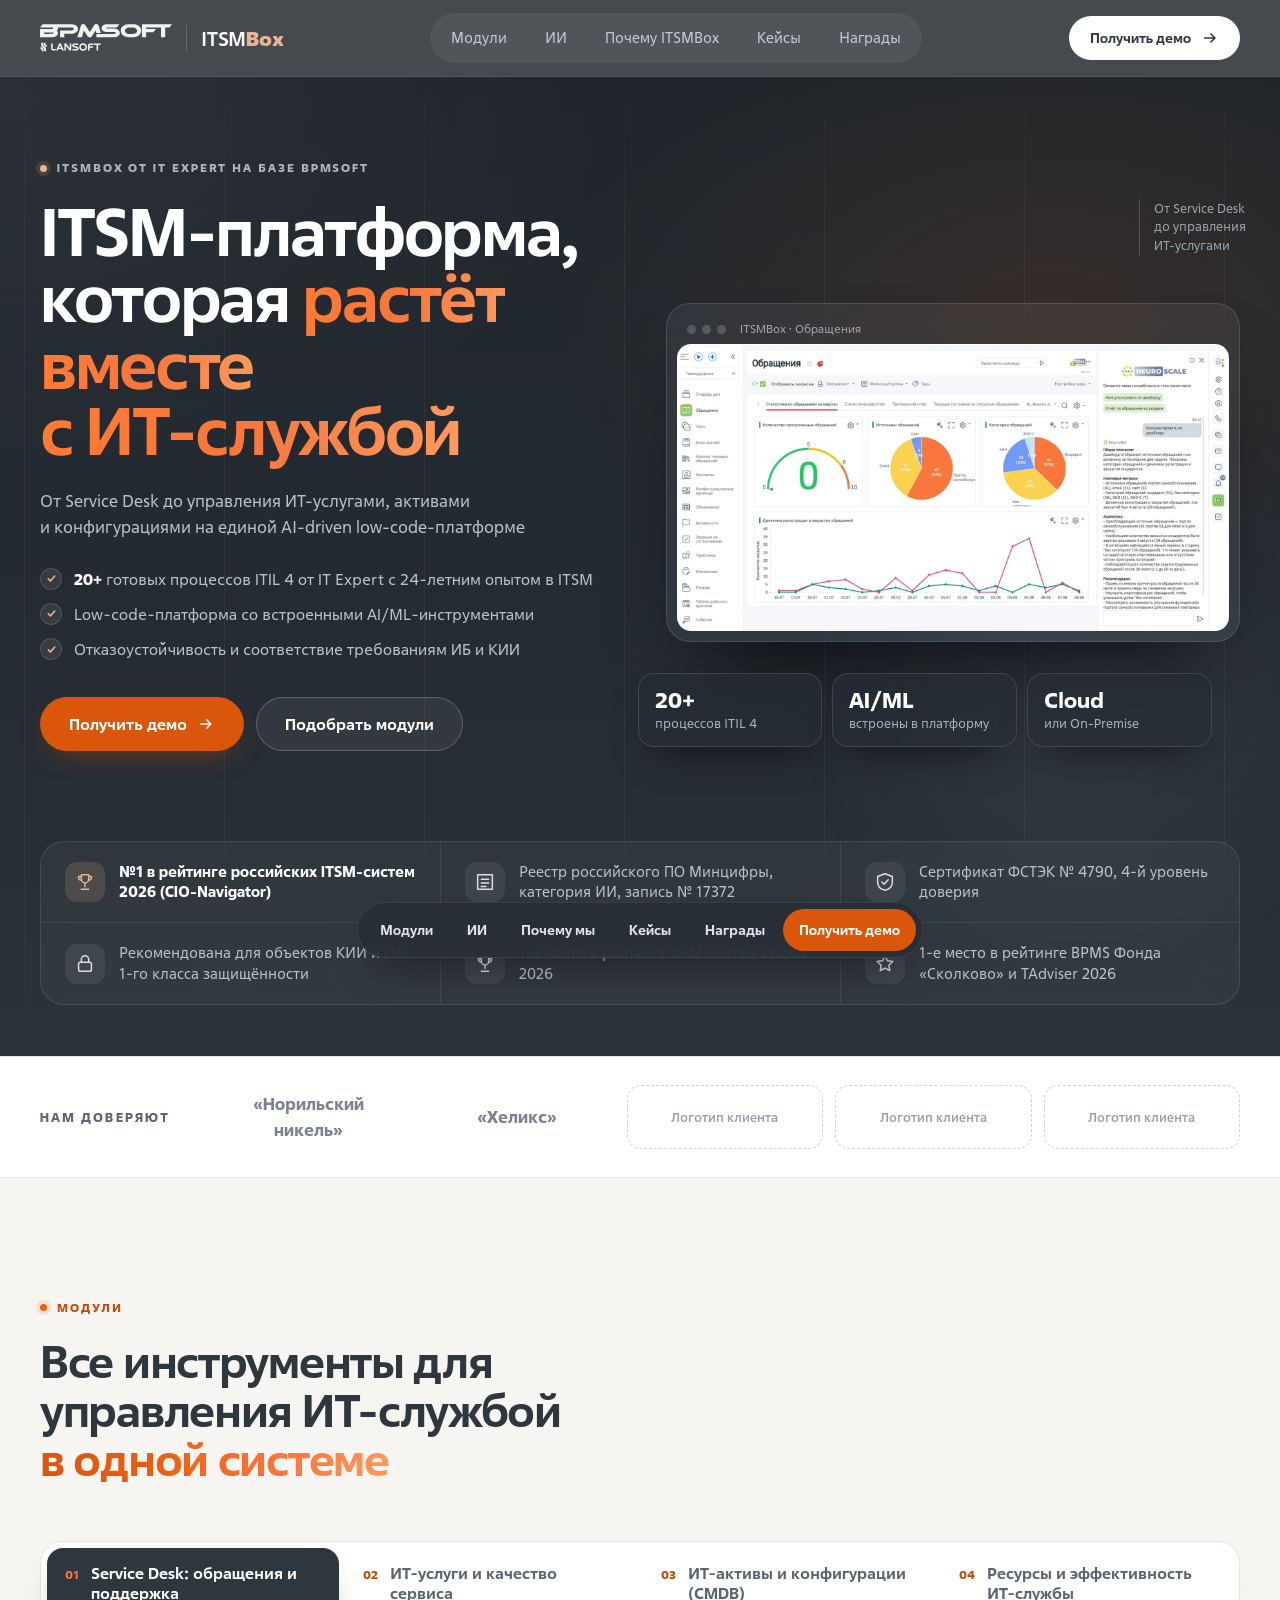
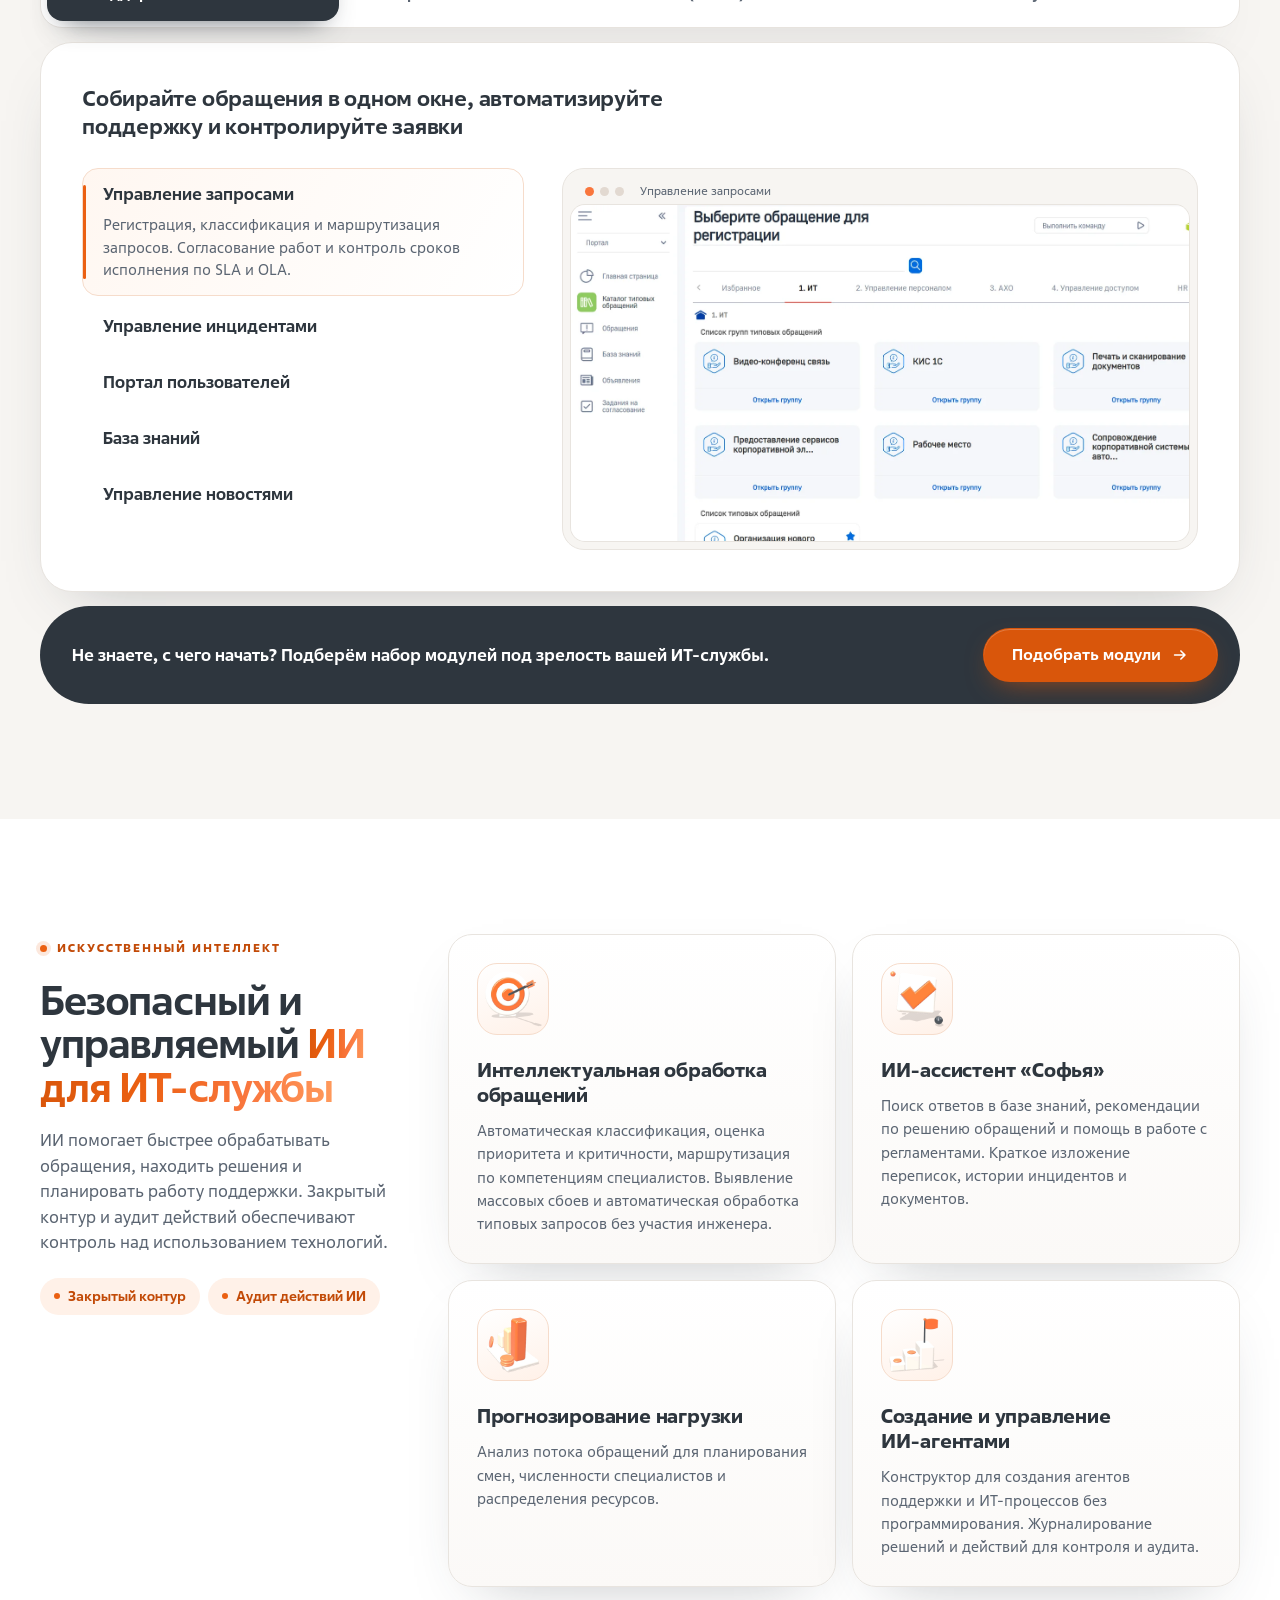
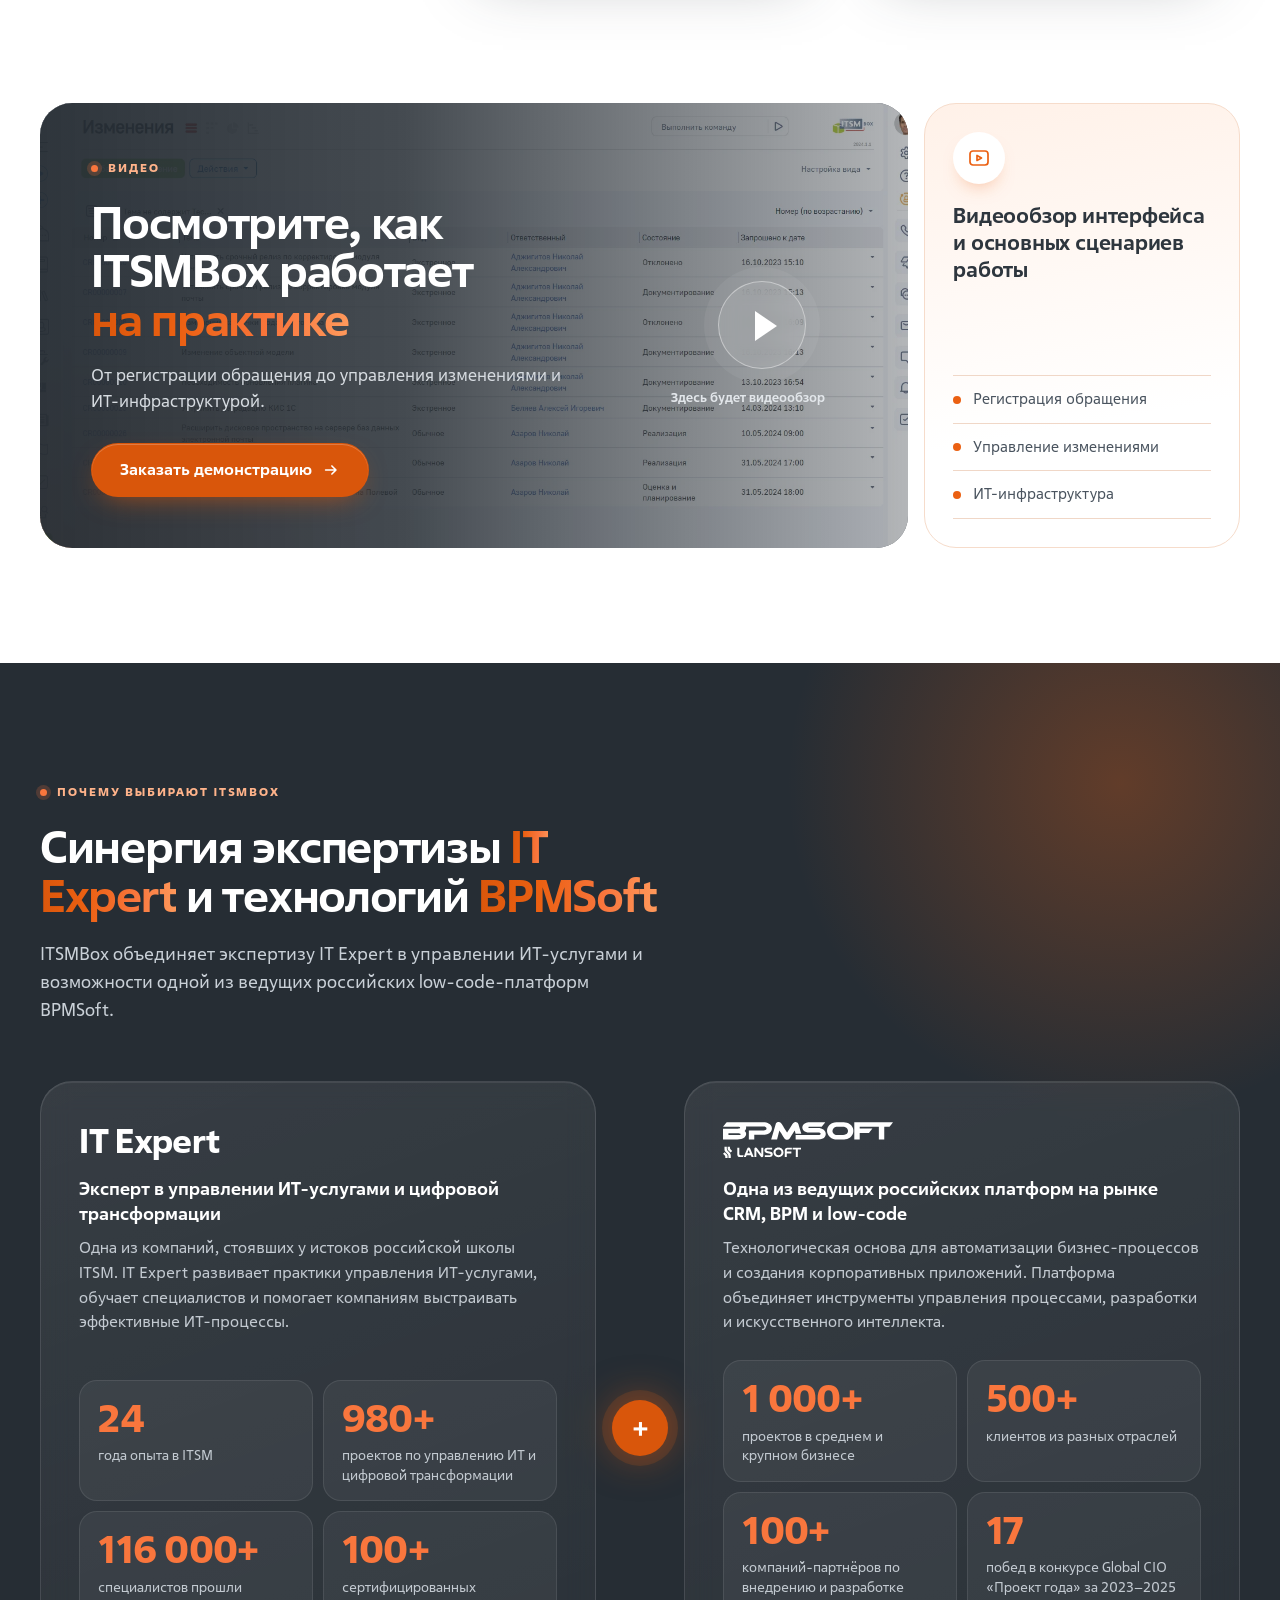
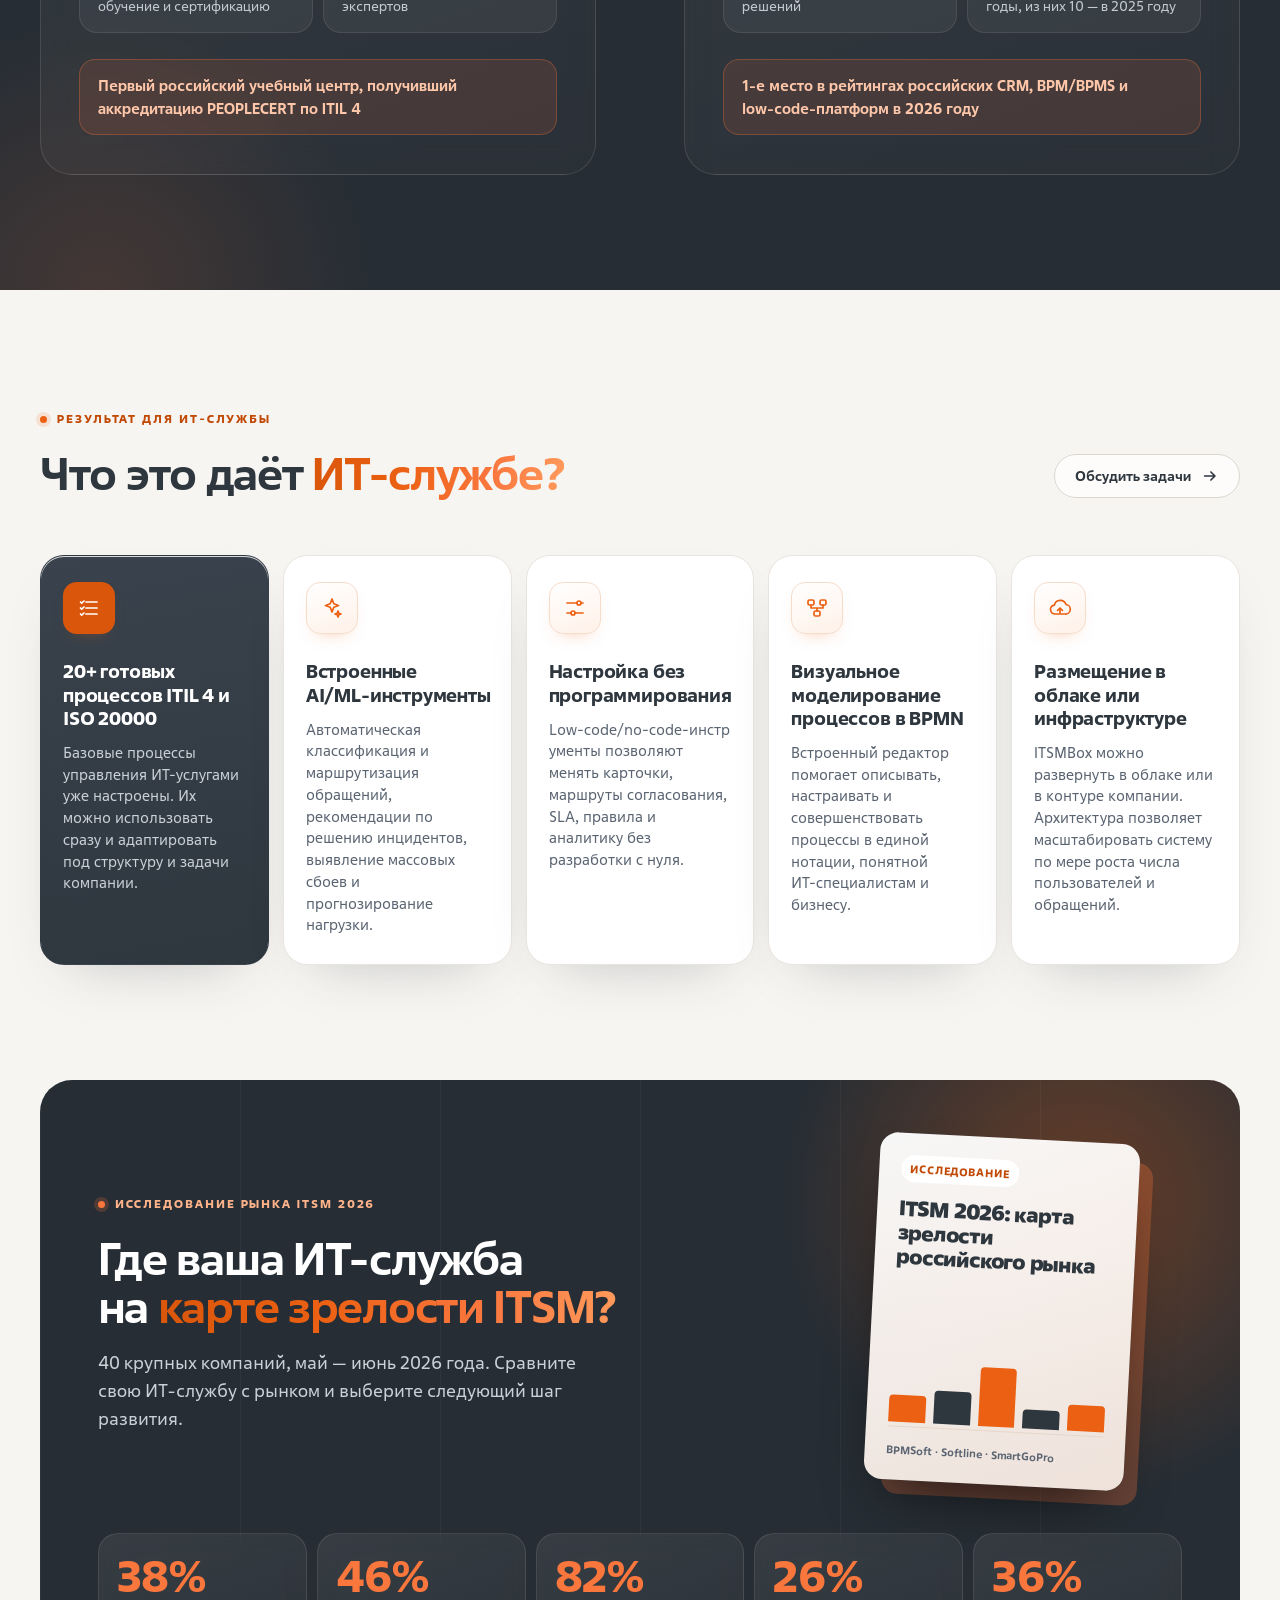
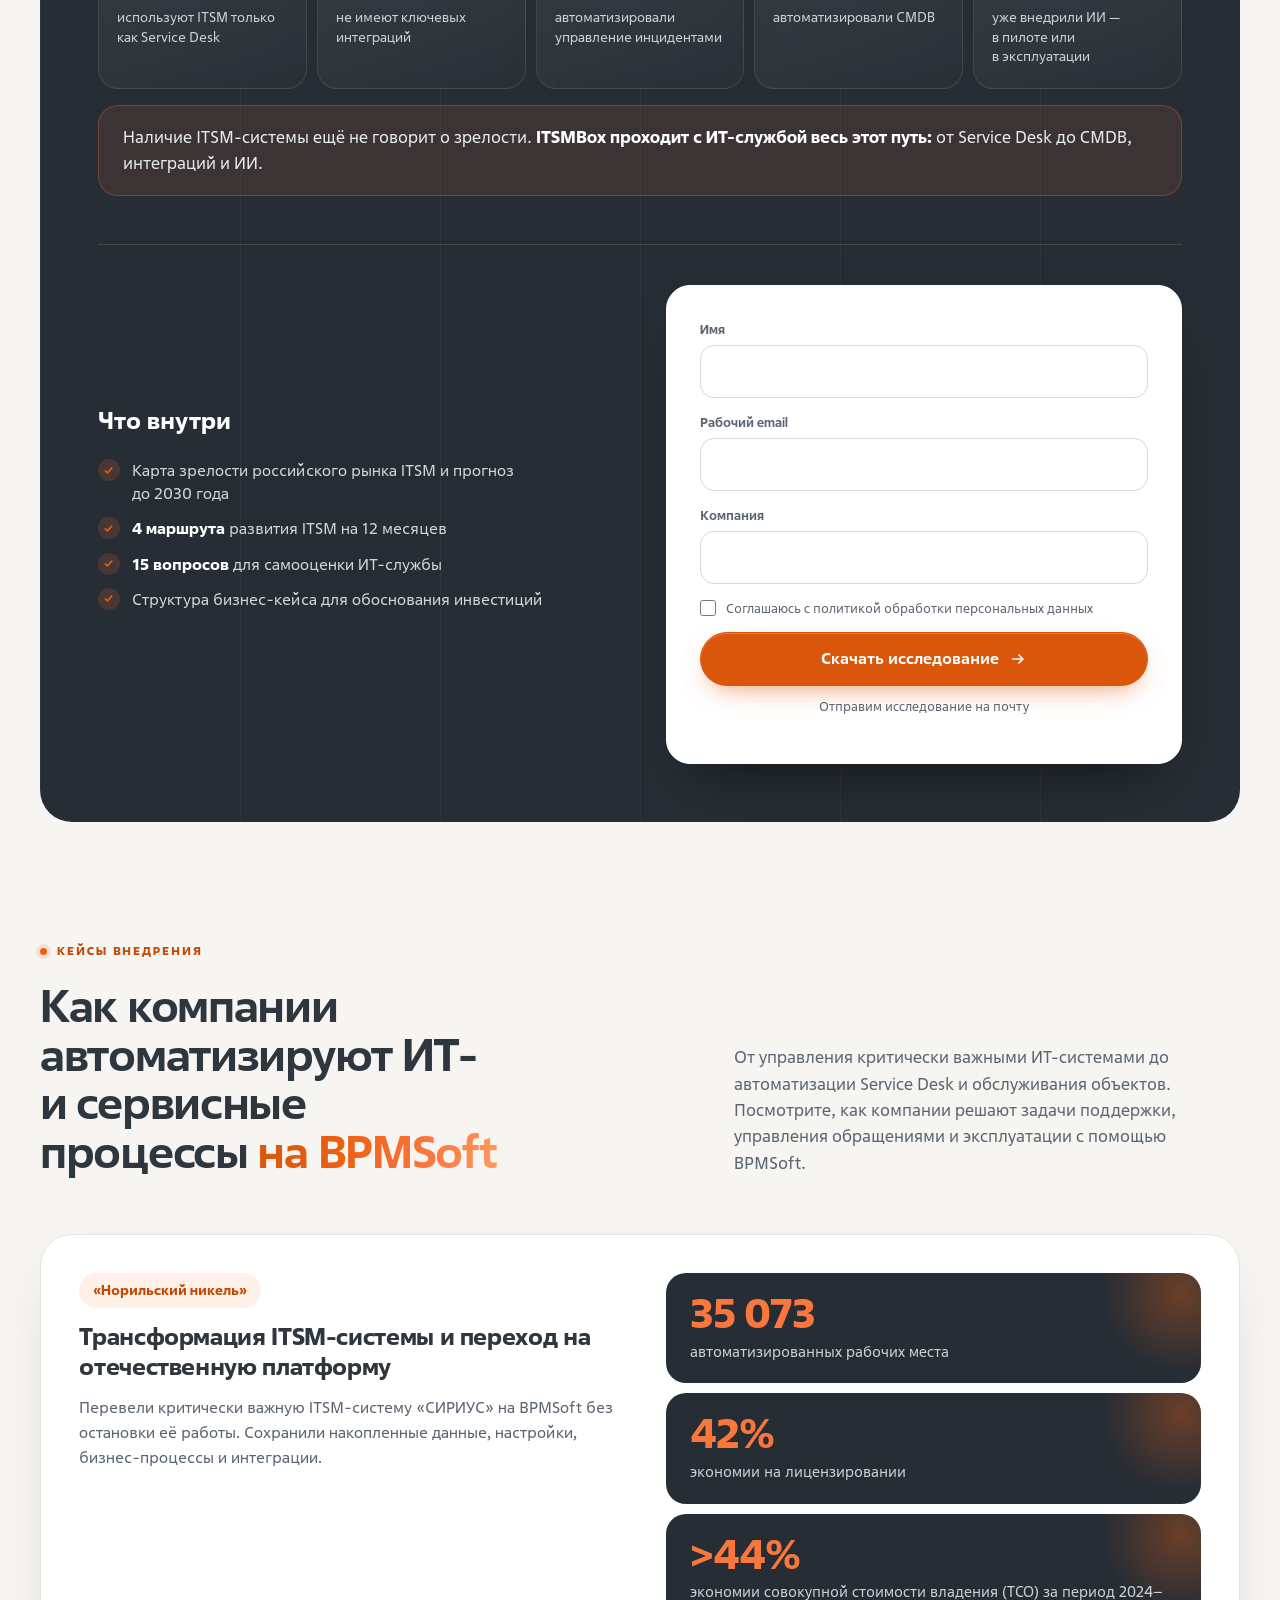
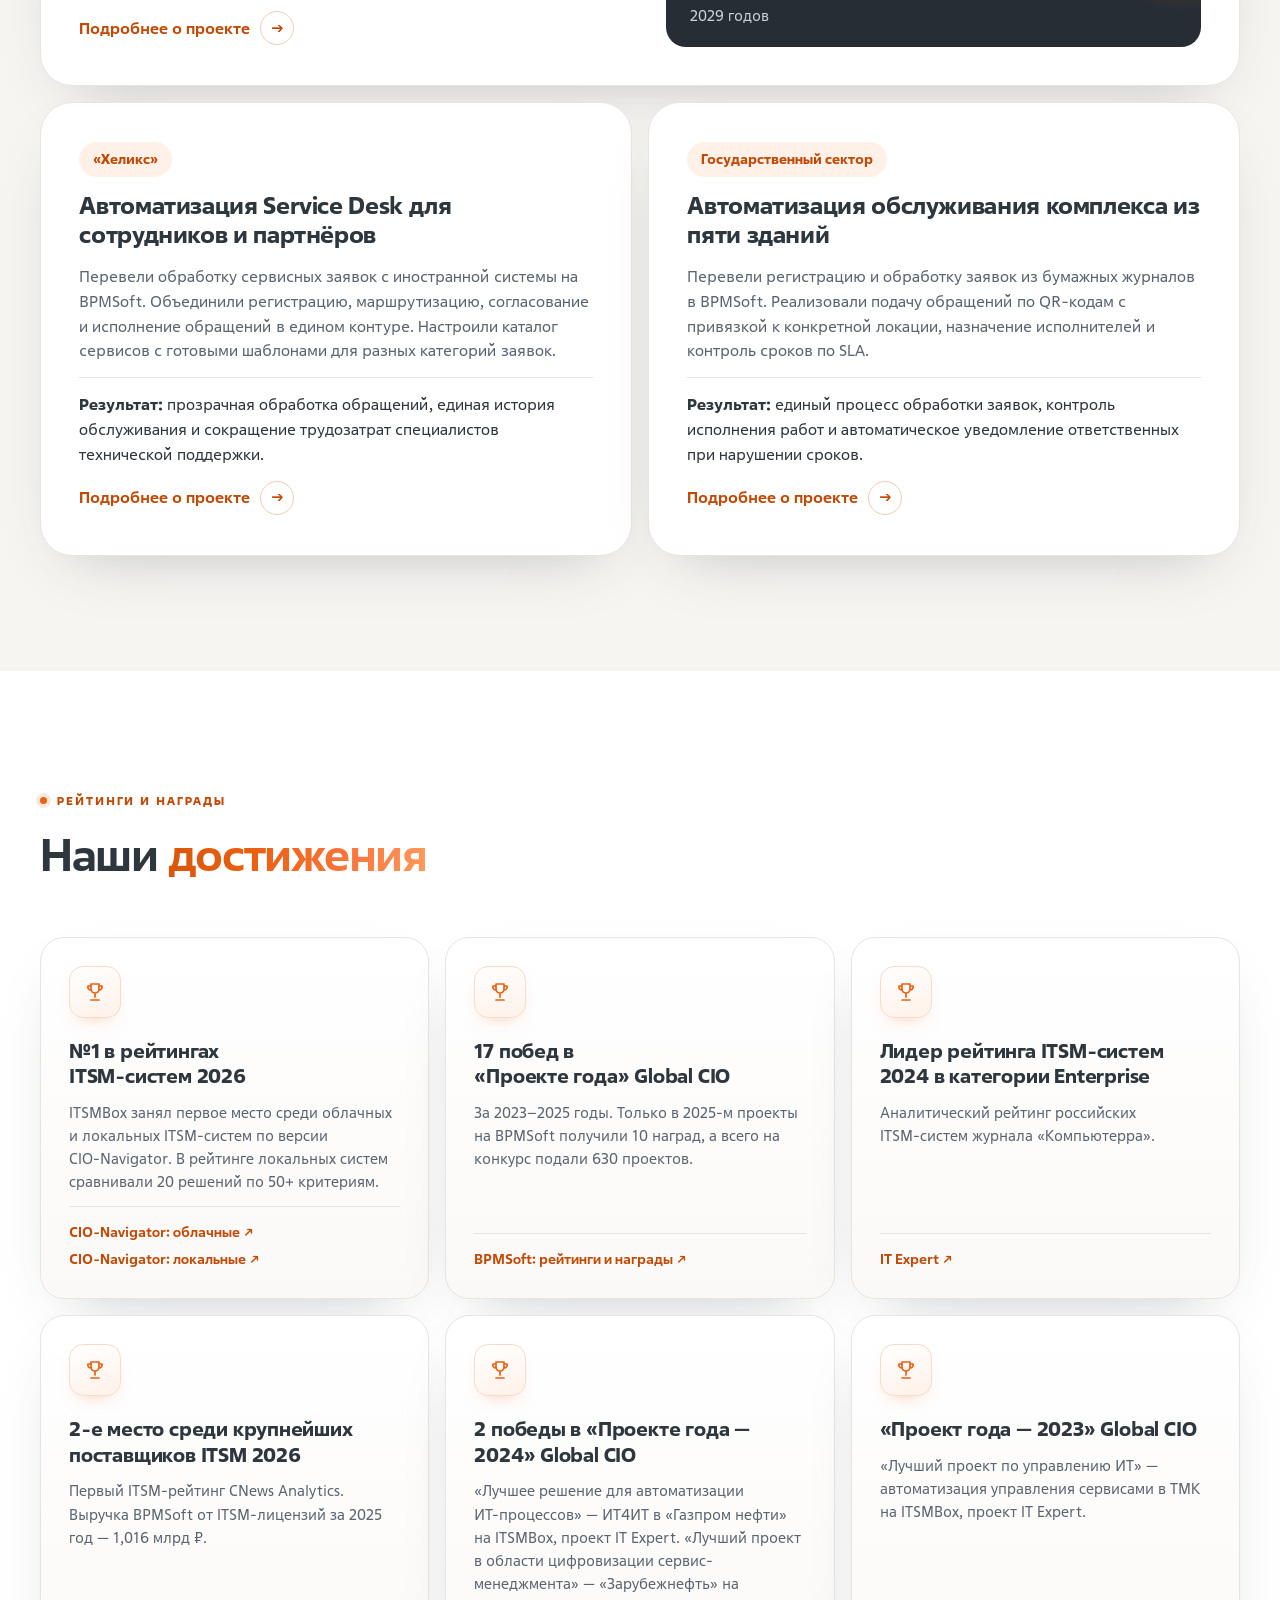
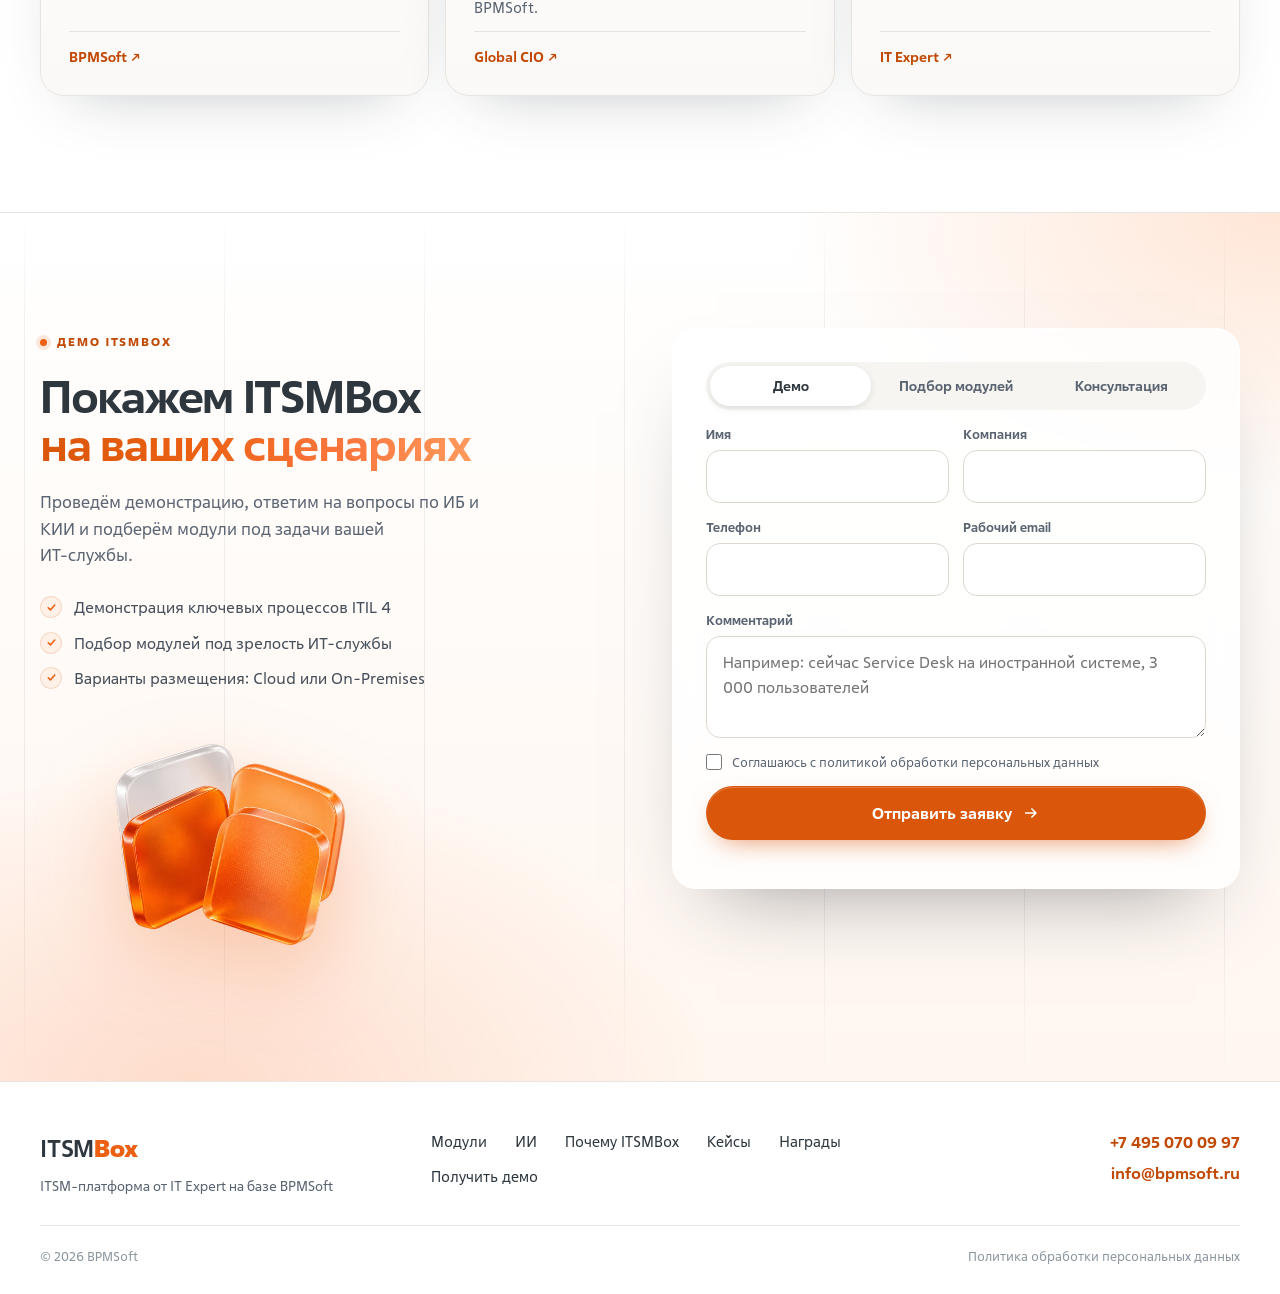
==== index.html @ e4d7405a "ITSMBox landing Co-authored-by: Perplexity <noreply@perplexity.ai>" ====
<!doctype html>
<html lang="ru">
<head>
<meta charset="utf-8">
<meta name="viewport" content="width=device-width, initial-scale=1">
<title>ITSMBox от IT Expert на базе BPMSoft — ITSM-платформа</title>
  <meta name="robots" content="noindex, nofollow, noarchive">
  <meta name="googlebot" content="noindex, nofollow">
  <meta name="yandex" content="noindex, nofollow">
  <link rel="icon" href="assets/img/favicon.svg" type="image/svg+xml">
<meta name="description" content="ITSM-платформа, которая растёт вместе с ИТ-службой: от Service Desk до управления ИТ-услугами, активами и конфигурациями на единой AI-driven low-code-платформе BPMSoft.">
<link rel="preload" href="assets/fonts/Fact-VF.woff2" as="font" type="font/woff2" crossorigin>
<link rel="preload" href="assets/img/gen-glass-hero.webp" as="image">
<link rel="stylesheet" href="style.css">
</head>
<body>

<!-- HEADER -->
<header class="hdr hdr--dark" id="top">
  <div class="wrap hdr__in">
    <a class="brand" href="#top" aria-label="ITSMBox на базе BPMSoft">
      <img src="assets/img/bpm-logo.svg" width="146" height="32" alt="BPMSoft">
      <span class="brand__sep" aria-hidden="true"></span>
      <span class="brand__product">ITSM<b>Box</b></span>
    </a>
    <nav class="hdr__nav" aria-label="Разделы">
      <a href="#modules">Модули</a>
      <a href="#ai">ИИ</a>
      <a href="#why">Почему ITSMBox</a>
      <a href="#cases">Кейсы</a>
      <a href="#awards">Награды</a>
    </nav>
    <a class="btn btn--primary btn--sm" href="#form" data-interest="demo">Получить демо <svg class="i-arr" viewBox="0 0 20 20" aria-hidden="true"><path d="M4 10h11M11 5.5 15.5 10 11 14.5"/></svg></a>
  </div>
</header>

<main>

<!-- 1. HERO -->
<section class="hero" aria-labelledby="hero-title">
  <div class="gridlines" aria-hidden="true"></div>
  <div class="hero__glow" aria-hidden="true"></div>
  <div class="wrap hero__grid">
    <div class="hero__copy">
      <span class="kicker reveal">ITSMBox от IT Expert на базе BPMSoft</span>
      <h1 id="hero-title" class="hero__title reveal">ITSM&#8209;платформа, которая <span class="grad">растёт вместе с&nbsp;ИТ&#8209;службой</span></h1>
      <p class="hero__lead reveal">От Service Desk до управления ИТ&#8209;услугами, активами и&nbsp;конфигурациями на&nbsp;единой AI&#8209;driven low&#8209;code&#8209;платформе</p>
      <ul class="checks reveal">
        <li><strong>20+</strong> готовых процессов ITIL 4 от IT Expert с 24&#8209;летним опытом в ITSM</li>
        <li>Low&#8209;code&#8209;платформа со встроенными AI/ML&#8209;инструментами</li>
        <li>Отказоустойчивость и соответствие требованиям ИБ и КИИ</li>
      </ul>
      <div class="hero__cta reveal">
        <a class="btn btn--primary" href="#form" data-interest="demo">Получить демо <svg class="i-arr" viewBox="0 0 20 20" aria-hidden="true"><path d="M4 10h11M11 5.5 15.5 10 11 14.5"/></svg></a>
        <a class="btn btn--ghost-dark" href="#modules">Подобрать модули</a>
      </div>
    </div>

    <div class="hero__media reveal">
      <figure class="glass-card">
        <div class="glass-card__bar" aria-hidden="true"><i></i><i></i><i></i><span>ITSMBox · Обращения</span></div>
        <img src="assets/img/scr-dashboard.webp" width="1600" height="830" alt="Интерфейс ITSMBox: дашборд обращений с показателями SLA и динамикой заявок">
      </figure>
      <div class="kpis" aria-hidden="true">
        <div class="kpi"><b>20+</b><span>процессов ITIL&nbsp;4</span></div>
        <div class="kpi"><b>AI/ML</b><span>встроены в платформу</span></div>
        <div class="kpi"><b>Cloud</b><span>или On&#8209;Premise</span></div>
      </div>
      <p class="side-note" aria-hidden="true">От Service Desk<br>до управления<br>ИТ&#8209;услугами</p>
    </div>
  </div>

  <div class="wrap">
    <ul class="trust reveal" aria-label="Подтверждения доверия">
      <li class="trust__lead"><span class="trust__ic"><svg viewBox="0 0 24 24" aria-hidden="true"><path d="M8 4h8v5a4 4 0 01-8 0z M8 6H5a3 3 0 003 4 M16 6h3a3 3 0 01-3 4 M12 13v4 M8 20h8"/></svg></span><span>№1 в рейтинге российских ITSM&#8209;систем 2026 (CIO&#8209;Navigator)</span></li>
      <li><span class="trust__ic"><svg viewBox="0 0 24 24" aria-hidden="true"><path d="M4 4h16v16H4z M8 9h8 M8 13h8 M8 17h5"/></svg></span><span>Реестр российского ПО Минцифры, категория ИИ, запись №&nbsp;17372</span></li>
      <li><span class="trust__ic"><svg viewBox="0 0 24 24" aria-hidden="true"><path d="M12 3l8 3v6c0 5-3.5 8-8 9-4.5-1-8-4-8-9V6z M8.5 12l2.5 2.5 4.5-5"/></svg></span><span>Сертификат ФСТЭК №&nbsp;4790, 4&#8209;й уровень доверия</span></li>
      <li><span class="trust__ic"><svg viewBox="0 0 24 24" aria-hidden="true"><rect x="5" y="10" width="14" height="10" rx="2"/><path d="M8 10V7a4 4 0 018 0v3"/></svg></span><span>Рекомендована для объектов КИИ и ГИС 1&#8209;го класса защищённости</span></li>
      <li><span class="trust__ic"><svg viewBox="0 0 24 24" aria-hidden="true"><path d="M8 4h8v5a4 4 0 01-8 0z M8 6H5a3 3 0 003 4 M16 6h3a3 3 0 01-3 4 M12 13v4 M8 20h8"/></svg></span><span>1&#8209;е место в рейтинге BPM-систем CNews 2026</span></li>
      <li><span class="trust__ic"><svg viewBox="0 0 24 24" aria-hidden="true"><path d="M12 3l2.6 5.4 5.9.8-4.3 4.1 1 5.8L12 16.4 6.8 19.1l1-5.8L3.5 9.2l5.9-.8z"/></svg></span><span>1&#8209;е место в рейтинге BPMS Фонда «Сколково» и TAdviser 2026</span></li>
    </ul>
  </div>
</section>

<!-- 2. LOGOS -->
<section class="logos" aria-labelledby="logos-title">
  <div class="wrap logos__in">
    <h2 id="logos-title" class="logos__title">Нам доверяют</h2>
    <div class="logos__row" aria-label="Логотипы клиентов">
      <span class="logo-slot">«Норильский никель»</span>
      <span class="logo-slot">«Хеликс»</span>
      <span class="logo-slot logo-slot--empty">Логотип клиента</span>
      <span class="logo-slot logo-slot--empty">Логотип клиента</span>
      <span class="logo-slot logo-slot--empty">Логотип клиента</span>
    </div>
  </div>
</section>

<!-- 3. MODULES -->
<section class="modules section" id="modules" aria-labelledby="modules-title">
  <div class="wrap">
    <div class="sec-head reveal">
      <span class="kicker">Модули</span>
      <h2 id="modules-title" class="h2">Все инструменты для управления ИТ&#8209;службой <span class="grad">в&nbsp;одной системе</span></h2>
    </div>

    <div class="tabs reveal" role="tablist" aria-label="Группы модулей">
      <button class="tab is-active" role="tab" aria-selected="true" aria-controls="panel-1" id="tab-1" data-tab="1"><span class="tab__n">01</span>Service Desk: обращения и поддержка</button>
      <button class="tab" role="tab" aria-selected="false" aria-controls="panel-2" id="tab-2" data-tab="2" tabindex="-1"><span class="tab__n">02</span>ИТ&#8209;услуги и качество сервиса</button>
      <button class="tab" role="tab" aria-selected="false" aria-controls="panel-3" id="tab-3" data-tab="3" tabindex="-1"><span class="tab__n">03</span>ИТ&#8209;активы и конфигурации (CMDB)</button>
      <button class="tab" role="tab" aria-selected="false" aria-controls="panel-4" id="tab-4" data-tab="4" tabindex="-1"><span class="tab__n">04</span>Ресурсы и эффективность ИТ&#8209;службы</button>
    </div>

    <div class="panels reveal">
      <!-- panel 1 -->
      <div class="panel is-active" role="tabpanel" id="panel-1" aria-labelledby="tab-1">
        <p class="panel__lead">Собирайте обращения в одном окне, автоматизируйте поддержку и контролируйте заявки</p>
        <div class="panel__grid">
          <ul class="fn-list">
            <li><button class="fn is-active" data-shot="scr-catalog" aria-expanded="true"><span class="fn__t">Управление запросами</span><span class="fn__d">Регистрация, классификация и маршрутизация запросов. Согласование работ и контроль сроков исполнения по SLA и OLA.</span></button></li>
            <li><button class="fn" data-shot="scr-incidents" aria-expanded="false"><span class="fn__t">Управление инцидентами</span><span class="fn__d">Регистрация сбоев, назначение ответственных и контроль сроков восстановления услуг. Отдельные сценарии обработки критических инцидентов.</span></button></li>
            <li><button class="fn" data-shot="scr-portal" aria-expanded="false"><span class="fn__t">Портал пользователей</span><span class="fn__d">Единое пространство для обращений сотрудников, подрядчиков и клиентов. Каталог услуг, инструкции, статусы заявок и переписка со специалистами.</span></button></li>
            <li><button class="fn" data-shot="scr-knowledge" aria-expanded="false"><span class="fn__t">База знаний</span><span class="fn__d">Создание, согласование и актуализация инструкций. Управление версиями и архивом документов, оценка материалов пользователями.</span></button></li>
            <li><button class="fn" data-shot="scr-portal" aria-expanded="false"><span class="fn__t">Управление новостями</span><span class="fn__d">Публикация уведомлений о плановых работах, сбоях и изменениях в ИТ&#8209;сервисах.</span></button></li>
          </ul>
          <figure class="frame shot"><div class="frame__bar" aria-hidden="true"><i></i><i></i><i></i><span class="shot__label">Управление запросами</span></div><img src="assets/img/scr-catalog.webp" width="1600" height="776" alt="Скриншот раздела ITSMBox"></figure>
        </div>
      </div>
      <!-- panel 2 -->
      <div class="panel" role="tabpanel" id="panel-2" aria-labelledby="tab-2" hidden>
        <p class="panel__lead">Управляйте ИТ&#8209;услугами, контролируйте качество сервиса и сроки обслуживания, устраняйте причины повторяющихся сбоев</p>
        <div class="panel__grid">
          <ul class="fn-list">
            <li><button class="fn is-active" data-shot="scr-services" aria-expanded="true"><span class="fn__t">Каталог услуг</span><span class="fn__d">Единый перечень ИТ&#8209;услуг с условиями предоставления, характеристиками и типовыми запросами.</span></button></li>
            <li><button class="fn" data-shot="scr-routes" aria-expanded="false"><span class="fn__t">Управление уровнем сервиса</span><span class="fn__d">Настройка SLA, OLA и соглашений с внешними поставщиками (UC). Контрольные точки, сроки, уведомления и отчётность по качеству обслуживания.</span></button></li>
            <li><button class="fn" data-shot="scr-problems" aria-expanded="false"><span class="fn__t">Управление проблемами</span><span class="fn__d">Анализ повторяющихся инцидентов, выявление первопричин, учёт известных ошибок и обходных решений.</span></button></li>
            <li><button class="fn" data-shot="scr-changes" aria-expanded="false"><span class="fn__t">Управление изменениями</span><span class="fn__d">Регистрация изменений, оценка рисков, планирование и согласование стандартных, обычных и срочных изменений. Контроль графика и возможных конфликтов.</span></button></li>
            <li><button class="fn" data-shot="scr-changes" aria-expanded="false"><span class="fn__t">Управление релизами</span><span class="fn__d">Планирование состава и сроков релизов, координация разработки и тестирования, контроль вывода в эксплуатацию и учёт затрат.</span></button></li>
            <li><button class="fn" data-shot="scr-dashboard" aria-expanded="false"><span class="fn__t">Управление событиями</span><span class="fn__d">Сбор и классификация событий мониторинга, регистрация критических событий как инцидентов, связь с управлением проблемами.</span></button></li>
            <li><button class="fn" data-shot="scr-catalog" aria-expanded="false"><span class="fn__t">Управление доступом</span><span class="fn__d">Согласование запросов на логический доступ, настройка ролевой модели и регулярный пересмотр прав пользователей.</span></button></li>
            <li><button class="fn" data-shot="scr-routes" aria-expanded="false"><span class="fn__t">Управление подрядчиками</span><span class="fn__d">Единая база поставщиков, договоров и моделей сорсинга. История взаимодействия с подрядчиками.</span></button></li>
          </ul>
          <figure class="frame shot"><div class="frame__bar" aria-hidden="true"><i></i><i></i><i></i><span class="shot__label">Каталог услуг</span></div><img src="assets/img/scr-services.webp" width="1568" height="852" alt="Скриншот раздела ITSMBox" loading="lazy"></figure>
        </div>
      </div>
      <!-- panel 3 -->
      <div class="panel" role="tabpanel" id="panel-3" aria-labelledby="tab-3" hidden>
        <p class="panel__lead">Поддерживайте актуальную картину ИТ&#8209;инфраструктуры, контролируйте оборудование и ПО, связи между компонентами и ИТ&#8209;услугами</p>
        <div class="panel__grid">
          <ul class="fn-list">
            <li><button class="fn is-active" data-shot="scr-cmdb" aria-expanded="true"><span class="fn__t">Управление конфигурациями (CMDB)</span><span class="fn__d">Единая база конфигурационных единиц, их атрибутов и связей. Сервисно-ресурсные модели и анализ влияния изменений на ИТ&#8209;услуги.</span></button></li>
            <li><button class="fn" data-shot="scr-assets" aria-expanded="false"><span class="fn__t">Дискаверинг</span><span class="fn__d">Автоматический сбор данных об оборудовании и ПО, нормализация и категоризация информации, выявление неучтённых устройств.</span></button></li>
            <li><button class="fn" data-shot="scr-assets" aria-expanded="false"><span class="fn__t">Управление ИТ&#8209;активами</span><span class="fn__d">Учёт серверного и сетевого оборудования, информационных систем и виртуальной инфраструктуры на всех этапах жизненного цикла.</span></button></li>
            <li><button class="fn" data-shot="scr-licenses" aria-expanded="false"><span class="fn__t">Управление лицензиями</span><span class="fn__d">Учёт программного обеспечения, сроков действия лицензий, общего, используемого и свободного количества лицензий.</span></button></li>
            <li><button class="fn" data-shot="scr-routes" aria-expanded="false"><span class="fn__t">Управление эксплуатацией</span><span class="fn__d">Планирование регламентного обслуживания, автоматические задания по расписанию, учёт выполненных работ и затраченных ресурсов.</span></button></li>
          </ul>
          <figure class="frame shot"><div class="frame__bar" aria-hidden="true"><i></i><i></i><i></i><span class="shot__label">Управление конфигурациями (CMDB)</span></div><img src="assets/img/scr-cmdb.webp" width="1570" height="848" alt="Скриншот раздела ITSMBox" loading="lazy"></figure>
        </div>
      </div>
      <!-- panel 4 -->
      <div class="panel" role="tabpanel" id="panel-4" aria-labelledby="tab-4" hidden>
        <p class="panel__lead">Планируйте проекты и ресурсы, контролируйте затраты, обеспечивая непрерывность ИТ&#8209;услуг</p>
        <div class="panel__grid">
          <ul class="fn-list">
            <li><button class="fn is-active" data-shot="scr-services" aria-expanded="true"><span class="fn__t">Управление доступностью</span><span class="fn__d">Контроль доступности ИТ&#8209;услуг, анализ отклонений и влияния сбоев.</span></button></li>
            <li><button class="fn" data-shot="scr-dashboard" aria-expanded="false"><span class="fn__t">Управление мощностями</span><span class="fn__d">Планирование ресурсов с учётом текущей и прогнозируемой потребности. Контроль загрузки и использования мощностей.</span></button></li>
            <li><button class="fn" data-shot="scr-services" aria-expanded="false"><span class="fn__t">Управление непрерывностью</span><span class="fn__d">Планы восстановления услуг, реестр резервных данных, график проверок и результаты тренировок.</span></button></li>
            <li><button class="fn" data-shot="scr-dashboard" aria-expanded="false"><span class="fn__t">Управление стоимостью услуг</span><span class="fn__d">Бюджетирование, финансовое планирование, учёт расходов, счетов и платежей.</span></button></li>
            <li><button class="fn" data-shot="scr-changes" aria-expanded="false"><span class="fn__t">Управление проектами</span><span class="fn__d">Планирование программ и проектов, экономическое обоснование, оценка рисков, контроль целей, сроков и результатов.</span></button></li>
            <li><button class="fn" data-shot="scr-routes" aria-expanded="false"><span class="fn__t">Управление персоналом и компетенциями</span><span class="fn__d">Структура ИТ&#8209;службы, роли, обязанности, полномочия и компетенции сотрудников.</span></button></li>
            <li><button class="fn" data-shot="scr-routes" aria-expanded="false"><span class="fn__t">Делегирование полномочий</span><span class="fn__d">Передача прав на согласование и выполнение задач на определённый срок или постоянно. Настройка соответствующих полномочий и доступов.</span></button></li>
          </ul>
          <figure class="frame shot"><div class="frame__bar" aria-hidden="true"><i></i><i></i><i></i><span class="shot__label">Управление доступностью</span></div><img src="assets/img/scr-services.webp" width="1568" height="852" alt="Скриншот раздела ITSMBox" loading="lazy"></figure>
        </div>
      </div>
    </div>

    <div class="modules__cta reveal">
      <p>Не знаете, с чего начать? Подберём набор модулей под зрелость вашей ИТ&#8209;службы.</p>
      <a class="btn btn--primary" href="#form" data-interest="modules">Подобрать модули <svg class="i-arr" viewBox="0 0 20 20" aria-hidden="true"><path d="M4 10h11M11 5.5 15.5 10 11 14.5"/></svg></a>
    </div>
  </div>
</section>

<!-- 4. AI -->
<section class="ai section" id="ai" aria-labelledby="ai-title">
  <div class="wrap ai__grid">
    <div class="ai__intro reveal">
      <span class="kicker">Искусственный интеллект</span>
      <h2 id="ai-title" class="h2">Безопасный и управляемый <span class="grad">ИИ для&nbsp;ИТ&#8209;службы</span></h2>
      <p class="muted">ИИ помогает быстрее обрабатывать обращения, находить решения и планировать работу поддержки. Закрытый контур и аудит действий обеспечивают контроль над использованием технологий.</p>
      <div class="tags"><span class="tag">Закрытый контур</span><span class="tag">Аудит действий ИИ</span></div>
    </div>
    <div class="ai__cards">
      <article class="fcard reveal">
        <span class="fcard__ic"><img src="assets/img/3d-target.webp" width="360" height="360" alt="" loading="lazy"></span>
        <h3>Интеллектуальная обработка обращений</h3>
        <p>Автоматическая классификация, оценка приоритета и критичности, маршрутизация по компетенциям специалистов. Выявление массовых сбоев и автоматическая обработка типовых запросов без участия инженера.</p>
      </article>
      <article class="fcard reveal">
        <span class="fcard__ic"><img src="assets/img/3d-check.webp" width="360" height="360" alt="" loading="lazy"></span>
        <h3>ИИ&#8209;ассистент «Софья»</h3>
        <p>Поиск ответов в базе знаний, рекомендации по решению обращений и помощь в работе с регламентами. Краткое изложение переписок, истории инцидентов и документов.</p>
      </article>
      <article class="fcard reveal">
        <span class="fcard__ic"><img src="assets/img/3d-chart.webp" width="360" height="360" alt="" loading="lazy"></span>
        <h3>Прогнозирование нагрузки</h3>
        <p>Анализ потока обращений для планирования смен, численности специалистов и распределения ресурсов.</p>
      </article>
      <article class="fcard reveal">
        <span class="fcard__ic"><img src="assets/img/3d-flag.webp" width="360" height="360" alt="" loading="lazy"></span>
        <h3>Создание и управление ИИ&#8209;агентами</h3>
        <p>Конструктор для создания агентов поддержки и ИТ&#8209;процессов без программирования. Журналирование решений и действий для контроля и аудита.</p>
      </article>
    </div>
  </div>
</section>

<!-- 5. VIDEO -->
<section class="video section" aria-labelledby="video-title">
  <div class="wrap video__grid">
    <div class="video__banner reveal">
      <img class="video__bg" src="assets/img/scr-changes.webp" width="1569" height="849" alt="" loading="lazy">
      <div class="video__copy">
        <span class="kicker kicker--light">Видео</span>
        <h2 id="video-title" class="h2 h2--light">Посмотрите, как ITSMBox работает <span class="grad">на&nbsp;практике</span></h2>
        <p>От регистрации обращения до управления изменениями и ИТ&#8209;инфраструктурой.</p>
        <a class="btn btn--primary" href="#form" data-interest="demo">Заказать демонстрацию <svg class="i-arr" viewBox="0 0 20 20" aria-hidden="true"><path d="M4 10h11M11 5.5 15.5 10 11 14.5"/></svg></a>
      </div>
      <span class="video__play" aria-hidden="true"></span>
      <span class="video__soon">Здесь будет видеообзор</span>
    </div>
    <aside class="video__side reveal">
      <span class="video__side-ic" aria-hidden="true"><svg viewBox="0 0 24 24"><rect x="3" y="5" width="18" height="14" rx="3"/><path d="M10 9.5v5l4.5-2.5z"/></svg></span>
      <p class="video__side-t">Видеообзор интерфейса и основных сценариев работы</p>
      <ul class="video__steps">
        <li>Регистрация обращения</li>
        <li>Управление изменениями</li>
        <li>ИТ&#8209;инфраструктура</li>
      </ul>
    </aside>
  </div>
</section>

<!-- 6. WHY -->
<section class="why section" id="why" aria-labelledby="why-title">
  <div class="wrap">
    <div class="sec-head why__head reveal">
      <span class="kicker kicker--light">Почему выбирают ITSMBox</span>
      <h2 id="why-title" class="h2 h2--light">Синергия экспертизы <span class="grad">IT Expert</span> и технологий <span class="grad">BPMSoft</span></h2>
      <p class="why__lead">ITSMBox объединяет экспертизу IT Expert в управлении ИТ&#8209;услугами и возможности одной из ведущих российских low&#8209;code&#8209;платформ BPMSoft.</p>
    </div>
    <div class="why__grid">
      <article class="why-card reveal">
        <div class="why-card__top">
          <h3 class="why-card__name">IT Expert</h3>
          <p class="why-card__sub">Эксперт в управлении ИТ&#8209;услугами и цифровой трансформации</p>
          <p>Одна из компаний, стоявших у истоков российской школы ITSM. IT Expert развивает практики управления ИТ&#8209;услугами, обучает специалистов и помогает компаниям выстраивать эффективные ИТ&#8209;процессы.</p>
        </div>
        <dl class="stats">
          <div><dt><span data-count="24">24</span></dt><dd>года опыта в ITSM</dd></div>
          <div><dt><span data-count="980">980</span>+</dt><dd>проектов по управлению ИТ и цифровой трансформации</dd></div>
          <div><dt><span data-count="116000">116 000</span>+</dt><dd>специалистов прошли обучение и сертификацию</dd></div>
          <div><dt><span data-count="100">100</span>+</dt><dd>сертифицированных экспертов</dd></div>
        </dl>
        <p class="why-card__badge">Первый российский учебный центр, получивший аккредитацию PEOPLECERT по ITIL 4</p>
      </article>

      <div class="why__plus" aria-hidden="true">+</div>

      <article class="why-card reveal">
        <div class="why-card__top">
          <h3 class="why-card__name"><img src="assets/img/bpm-logo.svg" width="146" height="32" alt="BPMSoft" class="why-card__logo"></h3>
          <p class="why-card__sub">Одна из ведущих российских платформ на рынке CRM, BPM и low&#8209;code</p>
          <p>Технологическая основа для автоматизации бизнес-процессов и создания корпоративных приложений. Платформа объединяет инструменты управления процессами, разработки и искусственного интеллекта.</p>
        </div>
        <dl class="stats">
          <div><dt><span data-count="1000">1 000</span>+</dt><dd>проектов в среднем и крупном бизнесе</dd></div>
          <div><dt><span data-count="500">500</span>+</dt><dd>клиентов из разных отраслей</dd></div>
          <div><dt><span data-count="100">100</span>+</dt><dd>компаний-партнёров по внедрению и разработке решений</dd></div>
          <div><dt><span data-count="17">17</span></dt><dd>побед в конкурсе Global CIO «Проект года» за 2023–2025 годы, из них 10 — в 2025 году</dd></div>
        </dl>
        <p class="why-card__badge">1&#8209;е место в рейтингах российских CRM, BPM/BPMS и low&#8209;code&#8209;платформ в 2026 году</p>
      </article>
    </div>
  </div>
</section>

<!-- 6b. BENEFITS -->
<section class="benefits section" id="benefits" aria-labelledby="benefits-title">
  <div class="wrap">
    <div class="sec-head sec-head--split reveal">
      <div>
        <span class="kicker">Результат для ИТ&#8209;службы</span>
        <h2 id="benefits-title" class="h2">Что это даёт <span class="grad">ИТ&#8209;службе?</span></h2>
      </div>
      <a class="btn btn--ghost btn--sm" href="#form" data-interest="consult">Обсудить задачи <svg class="i-arr" viewBox="0 0 20 20" aria-hidden="true"><path d="M4 10h11M11 5.5 15.5 10 11 14.5"/></svg></a>
    </div>
    <div class="benefits__grid">
      <article class="bn reveal">
        <span class="ic-sq" aria-hidden="true"><svg viewBox="0 0 24 24"><path d="M9 6h11M9 12h11M9 18h11"/><path d="M3.5 6l1.2 1.2L7 5M3.5 12l1.2 1.2L7 11M3.5 18l1.2 1.2L7 17"/></svg></span>
        <h3>20+ готовых процессов ITIL 4 и ISO&nbsp;20000</h3>
        <p>Базовые процессы управления ИТ&#8209;услугами уже настроены. Их можно использовать сразу и адаптировать под структуру и задачи компании.</p>
      </article>
      <article class="bn reveal">
        <span class="ic-sq" aria-hidden="true"><svg viewBox="0 0 24 24"><path d="M12 3l1.8 4.7L18.5 9.5l-4.7 1.8L12 16l-1.8-4.7L5.5 9.5l4.7-1.8z"/><path d="M18 15l.8 2.2L21 18l-2.2.8L18 21l-.8-2.2L15 18l2.2-.8z"/></svg></span>
        <h3>Встроенные AI/ML&#8209;инструменты</h3>
        <p>Автоматическая классификация и маршрутизация обращений, рекомендации по решению инцидентов, выявление массовых сбоев и прогнозирование нагрузки.</p>
      </article>
      <article class="bn reveal">
        <span class="ic-sq" aria-hidden="true"><svg viewBox="0 0 24 24"><path d="M4 7h10M18 7h2M4 17h4M12 17h8"/><circle cx="16" cy="7" r="2"/><circle cx="10" cy="17" r="2"/></svg></span>
        <h3>Настройка без программирования</h3>
        <p>Low&#8209;code/no&#8209;code&#8209;инструменты позволяют менять карточки, маршруты согласования, SLA, правила и аналитику без разработки с нуля.</p>
      </article>
      <article class="bn reveal">
        <span class="ic-sq" aria-hidden="true"><svg viewBox="0 0 24 24"><rect x="3" y="4" width="6" height="5" rx="1.5"/><rect x="15" y="4" width="6" height="5" rx="1.5"/><rect x="9" y="15" width="6" height="5" rx="1.5"/><path d="M6 9v3h12V9M12 12v3"/></svg></span>
        <h3>Визуальное моделирование процессов в BPMN</h3>
        <p>Встроенный редактор помогает описывать, настраивать и совершенствовать процессы в единой нотации, понятной ИТ&#8209;специалистам и бизнесу.</p>
      </article>
      <article class="bn reveal">
        <span class="ic-sq" aria-hidden="true"><svg viewBox="0 0 24 24"><path d="M7 18a4.5 4.5 0 01-.6-8.96A6 6 0 0118 8.5a4.5 4.5 0 01-1 9.5z"/><path d="M12 12v5M9.5 14.5 12 12l2.5 2.5"/></svg></span>
        <h3>Размещение в облаке или инфраструктуре</h3>
        <p>ITSMBox можно развернуть в облаке или в контуре компании. Архитектура позволяет масштабировать систему по мере роста числа пользователей и обращений.</p>
      </article>
    </div>
  </div>
</section>

<!-- 6c. LEAD MAGNET -->
<section class="lm section" id="research" aria-labelledby="lm-title">
  <div class="wrap">
    <div class="lm__card">
      <div class="lm__top">
        <div class="lm__copy reveal">
          <span class="kicker kicker--light">Исследование рынка ITSM 2026</span>
          <h2 id="lm-title" class="h2 h2--light">Где ваша ИТ&#8209;служба на&nbsp;<span class="grad">карте зрелости ITSM?</span></h2>
          <p class="lm__lead">40 крупных компаний, май — июнь 2026 года. Сравните свою ИТ&#8209;службу с&nbsp;рынком и&nbsp;выберите следующий шаг развития.</p>
        </div>
        <div class="lm__cover reveal" aria-hidden="true">
          <div class="cover">
            <span class="cover__tag">Исследование</span>
            <p class="cover__title">ITSM 2026: карта зрелости российского рынка</p>
            <div class="cover__bars"><i style="--h:38%"></i><i style="--h:46%"></i><i style="--h:82%"></i><i style="--h:26%"></i><i style="--h:36%"></i></div>
            <span class="cover__foot">BPMSoft · Softline · SmartGoPro</span>
          </div>
        </div>
      </div>

      <dl class="lm__stats">
        <div class="reveal"><dt><span data-count="38">38</span>%</dt><dd>используют ITSM только как Service Desk</dd></div>
        <div class="reveal"><dt><span data-count="46">46</span>%</dt><dd>не имеют ключевых интеграций</dd></div>
        <div class="reveal"><dt><span data-count="82">82</span>%</dt><dd>автоматизировали управление инцидентами</dd></div>
        <div class="reveal"><dt><span data-count="26">26</span>%</dt><dd>автоматизировали CMDB</dd></div>
        <div class="reveal"><dt><span data-count="36">36</span>%</dt><dd>уже внедрили ИИ — в&nbsp;пилоте или в&nbsp;эксплуатации</dd></div>
      </dl>

      <p class="lm__bridge reveal">Наличие ITSM&#8209;системы ещё не говорит о&nbsp;зрелости. <b>ITSMBox проходит с&nbsp;ИТ&#8209;службой весь этот путь:</b> от&nbsp;Service Desk до&nbsp;CMDB, интеграций и&nbsp;ИИ.</p>

      <div class="lm__bottom">
        <div class="lm__inside reveal">
          <h3>Что внутри</h3>
          <ul class="checks checks--light">
            <li>Карта зрелости российского рынка ITSM и&nbsp;прогноз до&nbsp;2030&nbsp;года</li>
            <li><strong>4 маршрута</strong> развития ITSM на&nbsp;12&nbsp;месяцев</li>
            <li><strong>15 вопросов</strong> для самооценки ИТ&#8209;службы</li>
            <li>Структура бизнес-кейса для обоснования инвестиций</li>
          </ul>
        </div>
        <form class="form form--lm reveal" novalidate data-ok="Спасибо! Отправим исследование на почту.">
          <label class="field"><span>Имя</span><input name="name" autocomplete="name" required></label>
          <label class="field"><span>Рабочий email</span><input name="email" type="email" autocomplete="email" required></label>
          <label class="field"><span>Компания</span><input name="company" autocomplete="organization" required></label>
          <label class="consent"><input type="checkbox" name="consent" required><span>Соглашаюсь с политикой обработки персональных данных</span></label>
          <button class="btn btn--primary btn--block" type="submit">Скачать исследование <svg class="i-arr" viewBox="0 0 20 20" aria-hidden="true"><path d="M4 10h11M11 5.5 15.5 10 11 14.5"/></svg></button>
          <p class="form__note">Отправим исследование на почту</p>
          <p class="form__msg" role="status" aria-live="polite"></p>
        </form>
      </div>
    </div>
  </div>
</section>

<!-- 7. CASES -->
<section class="cases section" id="cases" aria-labelledby="cases-title">
  <div class="wrap">
    <div class="sec-head sec-head--split reveal">
      <div>
        <span class="kicker">Кейсы внедрения</span>
        <h2 id="cases-title" class="h2">Как компании автоматизируют ИТ&#8209; и&nbsp;сервисные процессы <span class="grad">на&nbsp;BPMSoft</span></h2>
      </div>
      <p class="muted">От управления критически важными ИТ&#8209;системами до автоматизации Service Desk и обслуживания объектов. Посмотрите, как компании решают задачи поддержки, управления обращениями и эксплуатации с помощью BPMSoft.</p>
    </div>

    <article class="case case--feature reveal">
      <div class="case__body">
        <span class="case__client">«Норильский никель»</span>
        <h3>Трансформация ITSM&#8209;системы и переход на отечественную платформу</h3>
        <p>Перевели критически важную ITSM&#8209;систему «СИРИУС» на BPMSoft без остановки её работы. Сохранили накопленные данные, настройки, бизнес-процессы и интеграции.</p>
        <a class="link-arrow" href="#form" data-interest="consult">Подробнее о проекте</a>
      </div>
      <dl class="case__stats">
        <div><dt><span data-count="35073">35 073</span></dt><dd>автоматизированных рабочих места</dd></div>
        <div><dt><span data-count="42">42</span>%</dt><dd>экономии на лицензировании</dd></div>
        <div><dt>&gt;<span data-count="44">44</span>%</dt><dd>экономии совокупной стоимости владения (TCO) за период 2024–2029 годов</dd></div>
      </dl>
    </article>

    <div class="cases__pair">
      <article class="case reveal">
        <span class="case__client">«Хеликс»</span>
        <h3>Автоматизация Service Desk для сотрудников и партнёров</h3>
        <p>Перевели обработку сервисных заявок с иностранной системы на BPMSoft. Объединили регистрацию, маршрутизацию, согласование и исполнение обращений в едином контуре. Настроили каталог сервисов с готовыми шаблонами для разных категорий заявок.</p>
        <p class="case__result"><b>Результат:</b> прозрачная обработка обращений, единая история обслуживания и сокращение трудозатрат специалистов технической поддержки.</p>
        <a class="link-arrow" href="#form" data-interest="consult">Подробнее о проекте</a>
      </article>
      <article class="case reveal">
        <span class="case__client">Государственный сектор</span>
        <h3>Автоматизация обслуживания комплекса из пяти зданий</h3>
        <p>Перевели регистрацию и обработку заявок из бумажных журналов в BPMSoft. Реализовали подачу обращений по QR-кодам с привязкой к конкретной локации, назначение исполнителей и контроль сроков по SLA.</p>
        <p class="case__result"><b>Результат:</b> единый процесс обработки заявок, контроль исполнения работ и автоматическое уведомление ответственных при нарушении сроков.</p>
        <a class="link-arrow" href="#form" data-interest="consult">Подробнее о проекте</a>
      </article>
    </div>
  </div>
</section>

<!-- 7b. AWARDS -->
<section class="awards section" id="awards" aria-labelledby="awards-title">
  <div class="wrap">
    <div class="sec-head reveal">
      <span class="kicker">Рейтинги и награды</span>
      <h2 id="awards-title" class="h2">Наши <span class="grad">достижения</span></h2>
    </div>
    <div class="awards__grid">
      <article class="aw reveal">
        <span class="ic-sq" aria-hidden="true"><svg viewBox="0 0 24 24" aria-hidden="true"><path d="M8 4h8v5a4 4 0 01-8 0z M8 6H5a3 3 0 003 4 M16 6h3a3 3 0 01-3 4 M12 13v4 M8 20h8"/></svg></span>
        <h3>№1 в рейтингах ITSM&#8209;систем 2026</h3>
        <p>ITSMBox занял первое место среди облачных и локальных ITSM&#8209;систем по версии CIO&#8209;Navigator. В рейтинге локальных систем сравнивали 20 решений по 50+ критериям.</p>
        <div class="aw__links"><a class="aw__src" href="https://cio-navigator.ru/sravnenie-itsm-saas/" target="_blank" rel="noopener">CIO-Navigator: облачные</a><a class="aw__src" href="https://cio-navigator.ru/sravnenie-itsm-on-prem/" target="_blank" rel="noopener">CIO-Navigator: локальные</a></div>
      </article>
      <article class="aw reveal">
        <span class="ic-sq" aria-hidden="true"><svg viewBox="0 0 24 24" aria-hidden="true"><path d="M8 4h8v5a4 4 0 01-8 0z M8 6H5a3 3 0 003 4 M16 6h3a3 3 0 01-3 4 M12 13v4 M8 20h8"/></svg></span>
        <h3>17 побед в «Проекте&nbsp;года» Global CIO</h3>
        <p>За 2023–2025 годы. Только в 2025&#8209;м проекты на BPMSoft получили 10 наград, а всего на конкурс подали 630 проектов.</p>
        <div class="aw__links"><a class="aw__src" href="https://bpmsoft.ru/centr/awards/" target="_blank" rel="noopener">BPMSoft: рейтинги и награды</a></div>
      </article>
      <article class="aw reveal">
        <span class="ic-sq" aria-hidden="true"><svg viewBox="0 0 24 24" aria-hidden="true"><path d="M8 4h8v5a4 4 0 01-8 0z M8 6H5a3 3 0 003 4 M16 6h3a3 3 0 01-3 4 M12 13v4 M8 20h8"/></svg></span>
        <h3>Лидер рейтинга ITSM&#8209;систем 2024 в категории Enterprise</h3>
        <p>Аналитический рейтинг российских ITSM&#8209;систем журнала «Компьютерра».</p>
        <div class="aw__links"><a class="aw__src" href="https://lasmera.com/about/news/itsm-box-na-baze-bpmsoft-lider-analiticheskogo-reytinga-rossiyskikh-itsm-sistem-2024-v-kategorii-ent/" target="_blank" rel="noopener">IT Expert</a></div>
      </article>
      <article class="aw reveal">
        <span class="ic-sq" aria-hidden="true"><svg viewBox="0 0 24 24" aria-hidden="true"><path d="M8 4h8v5a4 4 0 01-8 0z M8 6H5a3 3 0 003 4 M16 6h3a3 3 0 01-3 4 M12 13v4 M8 20h8"/></svg></span>
        <h3>2&#8209;е место среди крупнейших поставщиков ITSM 2026</h3>
        <p>Первый ITSM&#8209;рейтинг CNews Analytics. Выручка BPMSoft от ITSM&#8209;лицензий за 2025 год — 1,016&nbsp;млрд&nbsp;₽.</p>
        <div class="aw__links"><a class="aw__src" href="https://bpmsoft.ru/presscenter/bpmsoft-voshla-v-chislo-liderov-rossiyskogo-rynka-itsm-po-versii-cnews-analytics/" target="_blank" rel="noopener">BPMSoft</a></div>
      </article>
      <article class="aw reveal">
        <span class="ic-sq" aria-hidden="true"><svg viewBox="0 0 24 24" aria-hidden="true"><path d="M8 4h8v5a4 4 0 01-8 0z M8 6H5a3 3 0 003 4 M16 6h3a3 3 0 01-3 4 M12 13v4 M8 20h8"/></svg></span>
        <h3>2 победы в «Проекте&nbsp;года&nbsp;— 2024» Global CIO</h3>
        <p>«Лучшее решение для автоматизации ИТ&#8209;процессов» — ИТ4ИТ в «Газпром нефти» на ITSMBox, проект IT Expert. «Лучший проект в области цифровизации сервис-менеджмента» — «Зарубежнефть» на BPMSoft.</p>
        <div class="aw__links"><a class="aw__src" href="https://globalcio.ru/news/47021/" target="_blank" rel="noopener">Global CIO</a></div>
      </article>
      <article class="aw reveal">
        <span class="ic-sq" aria-hidden="true"><svg viewBox="0 0 24 24" aria-hidden="true"><path d="M8 4h8v5a4 4 0 01-8 0z M8 6H5a3 3 0 003 4 M16 6h3a3 3 0 01-3 4 M12 13v4 M8 20h8"/></svg></span>
        <h3>«Проект&nbsp;года&nbsp;— 2023» Global CIO</h3>
        <p>«Лучший проект по управлению ИТ» — автоматизация управления сервисами в ТМК на ITSMBox, проект IT Expert.</p>
        <div class="aw__links"><a class="aw__src" href="https://lasmera.com/about/news/otlichnye-novosti-ot-gk-it-ekspert-/" target="_blank" rel="noopener">IT Expert</a></div>
      </article>
    </div>
  </div>
</section>

<!-- 8. CTA + FORM -->
<section class="cta section" id="form" aria-labelledby="cta-title">
  <div class="gridlines" aria-hidden="true"></div>
  <div class="wrap cta__grid">
    <div class="cta__copy reveal">
      <span class="kicker">Демо ITSMBox</span>
      <h2 id="cta-title" class="h2">Покажем ITSMBox <span class="grad">на&nbsp;ваших сценариях</span></h2>
      <p class="muted">Проведём демонстрацию, ответим на вопросы по ИБ и КИИ и подберём модули под задачи вашей ИТ&#8209;службы.</p>
      <ul class="checks">
        <li>Демонстрация ключевых процессов ITIL 4</li>
        <li>Подбор модулей под зрелость ИТ&#8209;службы</li>
        <li>Варианты размещения: Cloud или On-Premises</li>
      </ul>
      <img class="cta__glass" src="assets/img/gen-glass-small.webp" width="1400" height="933" alt="" loading="lazy">
    </div>
    <form class="form reveal" novalidate>
      <div class="form__seg" role="radiogroup" aria-label="Что вас интересует">
        <label><input type="radio" name="interest" value="demo" checked><span>Демо</span></label>
        <label><input type="radio" name="interest" value="modules"><span>Подбор модулей</span></label>
        <label><input type="radio" name="interest" value="consult"><span>Консультация</span></label>
      </div>
      <div class="form__row">
        <label class="field"><span>Имя</span><input name="name" autocomplete="name" required></label>
        <label class="field"><span>Компания</span><input name="company" autocomplete="organization" required></label>
      </div>
      <div class="form__row">
        <label class="field"><span>Телефон</span><input name="phone" type="tel" autocomplete="tel" required></label>
        <label class="field"><span>Рабочий email</span><input name="email" type="email" autocomplete="email" required></label>
      </div>
      <label class="field"><span>Комментарий</span><textarea name="comment" rows="3" placeholder="Например: сейчас Service Desk на иностранной системе, 3 000 пользователей"></textarea></label>
      <label class="consent"><input type="checkbox" name="consent" required><span>Соглашаюсь с политикой обработки персональных данных</span></label>
      <button class="btn btn--primary btn--block" type="submit">Отправить заявку <svg class="i-arr" viewBox="0 0 20 20" aria-hidden="true"><path d="M4 10h11M11 5.5 15.5 10 11 14.5"/></svg></button>
      <p class="form__msg" role="status" aria-live="polite"></p>
    </form>
  </div>
</section>

</main>

<footer class="ftr">
  <div class="wrap ftr__in">
    <div class="ftr__brand">
      <span class="brand__product">ITSM<b>Box</b></span>
      <p>ITSM&#8209;платформа от IT Expert на базе BPMSoft</p>
    </div>
    <nav class="ftr__nav" aria-label="Разделы в подвале">
      <a href="#modules">Модули</a><a href="#ai">ИИ</a><a href="#why">Почему ITSMBox</a><a href="#cases">Кейсы</a><a href="#awards">Награды</a><a href="#form">Получить демо</a>
    </nav>
    <div class="ftr__contacts">
      <a href="tel:+74950700997">+7 495 070 09 97</a>
      <a href="mailto:info@bpmsoft.ru">info@bpmsoft.ru</a>
    </div>
  </div>
  <div class="wrap ftr__legal"><span>© 2026 BPMSoft</span><span>Политика обработки персональных данных</span></div>
</footer>

<!-- floating dock -->
<nav class="dock" aria-label="Быстрая навигация">
  <a href="#modules">Модули</a>
  <a href="#ai">ИИ</a>
  <a href="#why">Почему мы</a>
  <a href="#cases">Кейсы</a>
  <a href="#awards">Награды</a>
  <a class="dock__cta" href="#form" data-interest="demo">Получить демо</a>
</nav>

<script src="app.js"></script>
</body>
</html>
---- style.css ----
@font-face{font-family:"Fact";src:url(assets/fonts/Fact-VF.woff2) format("woff2"),url(assets/fonts/Fact-VF.woff) format("woff");font-weight:300 900;font-style:normal;font-display:swap}

:root{
  --ink:#2e363e;          /* BPMSoft graphite */
  --ink-2:#262d34;
  --ink-3:#3a434d;
  --orange:#eb6012;       /* BPMSoft accent */
  --orange-light:#f9763d;
  --orange-soft:#ffb38a;
  --orange-btn:#d9560b;
  --orange-btn-h:#c24a07;
  --orange-text:#c24a07;
  --peach:#fff1e8;
  --peach-2:#ffe3d2;
  --bg:#f7f5f2;
  --card:#fff;
  --line:#e8e4df;
  --line-2:rgba(46,54,62,.08);
  --muted:#5b6572;
  --muted-light:#b9c0c8;
  --r-xl:32px; --r-lg:24px; --r-md:18px; --r-sm:12px;
  --wrap:1200px;
  --sec:clamp(80px,9vw,128px);
  --f:"Fact","Fact VF",Arial,sans-serif;
  --shadow:0 1px 0 rgba(255,255,255,.8) inset,0 24px 60px -34px rgba(46,54,62,.35);
  --grad:linear-gradient(95deg,#d9560b 0%,#eb6012 35%,#f9763d 70%,#ff9a5c 100%);
}
*{box-sizing:border-box;margin:0;padding:0}
html{scroll-behavior:smooth;scroll-padding-top:88px;-webkit-text-size-adjust:100%}
body{font-family:var(--f);color:var(--ink);background:var(--bg);font-size:16px;line-height:1.55;-webkit-font-smoothing:antialiased;overflow-x:hidden}
img{display:block;max-width:100%;height:auto}
a{color:inherit;text-decoration:none}
button,input,textarea{font:inherit;color:inherit}
ul{list-style:none}
:focus-visible{outline:2px solid var(--orange);outline-offset:3px;border-radius:6px}
.wrap{width:min(var(--wrap),100% - 48px);margin-inline:auto}
.section{padding-block:var(--sec);position:relative}
.muted{color:var(--muted)}

/* type */
.h2{font-size:clamp(30px,3.6vw,50px);line-height:1.06;font-weight:600;letter-spacing:-.028em;max-width:22ch;text-wrap:balance}
.h2--light{color:#fff}
.grad{background:var(--grad);-webkit-background-clip:text;background-clip:text;color:transparent;-webkit-box-decoration-break:clone;box-decoration-break:clone}
.kicker{display:inline-flex;align-items:center;gap:10px;font-size:12px;font-weight:700;letter-spacing:.16em;text-transform:uppercase;color:var(--orange-text);margin-bottom:20px}
.kicker::before{content:"";width:7px;height:7px;border-radius:50%;background:var(--orange);box-shadow:0 0 0 4px rgba(235,96,18,.14)}
.kicker--light{color:var(--orange-soft)}
.kicker--light::before{background:var(--orange-light);box-shadow:0 0 0 4px rgba(249,118,61,.2)}
.sec-head{margin-bottom:clamp(36px,4.5vw,60px)}
.sec-head--split{display:flex;align-items:flex-end;justify-content:space-between;gap:32px 48px;flex-wrap:wrap}
.sec-head--split .h2{max-width:20ch}
.sec-head--split>.muted{max-width:46ch;font-size:17px}

/* thin grid lines (reference: Nexora) */
.gridlines{position:absolute;inset:0;pointer-events:none;z-index:0;
  background-image:linear-gradient(to right,var(--line-2) 1px,transparent 1px);
  background-size:calc(min(var(--wrap),100% - 48px) / 6) 100%;
  background-position:calc((100% - min(var(--wrap),100% - 48px)) / 2) 0;
  -webkit-mask-image:linear-gradient(180deg,transparent,#000 15%,#000 80%,transparent);mask-image:linear-gradient(180deg,transparent,#000 15%,#000 80%,transparent)}

/* buttons */
.btn{display:inline-flex;align-items:center;justify-content:center;gap:10px;height:54px;padding:0 28px;border-radius:999px;font-weight:600;font-size:16px;border:1px solid transparent;cursor:pointer;transition:background .25s,color .25s,border-color .25s,transform .25s,box-shadow .25s;white-space:nowrap}
.btn--sm{height:44px;padding:0 20px;font-size:14px}
.btn--primary{background:var(--orange-btn);color:#fff;box-shadow:0 10px 28px -12px rgba(217,86,11,.75),inset 0 1px 0 rgba(255,255,255,.22)}
.btn--primary:hover{background:var(--orange-btn-h);transform:translateY(-1px);box-shadow:0 16px 34px -14px rgba(217,86,11,.85),inset 0 1px 0 rgba(255,255,255,.22)}
.btn--ghost{background:rgba(255,255,255,.7);border-color:#dcd6cf;color:var(--ink);backdrop-filter:blur(8px)}
.btn--ghost:hover{border-color:var(--ink);background:#fff}
.btn--block{width:100%}
.i-arr{width:18px;height:18px;fill:none;stroke:currentColor;stroke-width:1.8;stroke-linecap:round;stroke-linejoin:round;transition:transform .25s}
.btn:hover .i-arr{transform:translateX(3px)}
.link-arrow{display:inline-flex;align-items:center;gap:10px;font-weight:600;color:var(--orange-text);padding-bottom:2px}
.link-arrow::after{content:"→";display:grid;place-items:center;width:32px;height:32px;border-radius:50%;border:1px solid #f0cdb8;transition:transform .25s,background .25s,color .25s}
.link-arrow:hover::after{transform:translateX(3px);background:var(--orange-btn);color:#fff;border-color:var(--orange-btn)}

/* icon square */
.ic-sq{display:grid;place-items:center;width:52px;height:52px;border-radius:14px;background:linear-gradient(160deg,#fff 0%,var(--peach) 100%);border:1px solid #f6dccb;box-shadow:0 8px 18px -12px rgba(235,96,18,.5)}
.ic-sq svg{width:24px;height:24px;fill:none;stroke:var(--orange);stroke-width:1.7;stroke-linecap:round;stroke-linejoin:round}

/* header */
.hdr{position:sticky;top:0;z-index:50;background:rgba(255,255,255,.78);backdrop-filter:saturate(1.4) blur(14px);-webkit-backdrop-filter:saturate(1.4) blur(14px);border-bottom:1px solid rgba(46,54,62,.07)}
.hdr__in{height:76px;display:flex;align-items:center;gap:40px}
.brand{display:flex;align-items:center;gap:14px;flex-shrink:0}
.brand img{width:132px;height:auto}
.brand__sep{width:1px;height:26px;background:var(--line)}
.brand__product{font-size:20px;font-weight:500;letter-spacing:-.01em;color:var(--ink)}
.brand__product b{font-weight:800;color:var(--orange)}
.hdr__nav{display:flex;gap:6px;margin:0 auto;font-size:15px;padding:5px;border-radius:999px;background:rgba(46,54,62,.04)}
.hdr__nav a{padding:8px 16px;border-radius:999px;color:#47515c;transition:background .2s,color .2s}
.hdr__nav a:hover{background:#fff;color:var(--ink);box-shadow:0 2px 8px -4px rgba(46,54,62,.25)}

/* hero */
.hero{position:relative;overflow:hidden;padding-top:clamp(48px,6vw,88px);background:
  radial-gradient(900px 520px at 78% 18%,rgba(249,118,61,.20),transparent 62%),
  radial-gradient(700px 420px at 8% 0%,rgba(255,227,210,.9),transparent 70%),
  linear-gradient(180deg,#fffaf6 0%,var(--bg) 100%)}
.hero__glow{position:absolute;right:-10%;top:30%;width:640px;height:640px;border-radius:50%;background:radial-gradient(circle,rgba(235,96,18,.16),transparent 65%);filter:blur(10px);pointer-events:none}
.hero__grid{position:relative;z-index:1;display:grid;grid-template-columns:minmax(0,1fr) minmax(0,1fr);gap:clamp(32px,4vw,64px);align-items:center}
.hero__title{font-size:clamp(40px,5.2vw,74px);line-height:1;font-weight:600;letter-spacing:-.035em;margin:0 0 24px;text-wrap:balance}
.hero__lead{font-size:clamp(17px,1.35vw,20px);line-height:1.5;color:#46505b;max-width:32em;margin-bottom:28px}
.checks{display:grid;gap:12px;margin-bottom:36px}
.checks li{position:relative;padding-left:34px;color:#46505b;font-size:16px;line-height:1.45}
.checks li strong{color:var(--ink);font-weight:700}
.checks li::before{content:"";position:absolute;left:0;top:0;width:22px;height:22px;border-radius:50%;background:var(--peach) url("data:image/svg+xml,%3Csvg xmlns='http://www.w3.org/2000/svg' viewBox='0 0 24 24' fill='none' stroke='%23eb6012' stroke-width='3' stroke-linecap='round' stroke-linejoin='round'%3E%3Cpath d='M6 12.5l4 4 8-9'/%3E%3C/svg%3E") center/13px no-repeat;box-shadow:inset 0 0 0 1px #f6d6c2}
.checks--light li{color:#cfd5db}
.checks--light li strong{color:#fff}
.checks--light li::before{background-color:rgba(249,118,61,.16);box-shadow:none}
.hero__cta{display:flex;gap:12px;flex-wrap:wrap}

.hero__media{position:relative;min-height:520px;display:flex;align-items:center}
.hero__glass{position:absolute;right:-14%;top:-8%;width:112%;max-width:none;pointer-events:none;opacity:.95;filter:drop-shadow(0 40px 60px rgba(235,96,18,.25));animation:drift 12s ease-in-out infinite}
@keyframes drift{50%{transform:translate(-10px,12px) rotate(-1deg)}}
.glass-card{position:relative;z-index:2;width:100%;margin-top:40px;padding:10px;border-radius:var(--r-lg);background:rgba(255,255,255,.42);border:1px solid rgba(255,255,255,.8);backdrop-filter:blur(18px) saturate(1.3);-webkit-backdrop-filter:blur(18px) saturate(1.3);box-shadow:0 40px 80px -40px rgba(46,54,62,.55)}
.glass-card__bar{display:flex;align-items:center;gap:6px;height:30px;padding:0 10px;font-size:12px;color:var(--muted)}
.glass-card__bar i{width:9px;height:9px;border-radius:50%;background:#e2d9d1}
.glass-card__bar i:first-child{background:var(--orange-light)}
.glass-card__bar span{margin-left:8px}
.glass-card img{border-radius:14px;box-shadow:0 0 0 1px rgba(46,54,62,.06)}
.kpis{position:absolute;z-index:3;left:-28px;right:28px;bottom:-34px;display:grid;grid-template-columns:repeat(3,1fr);gap:10px}
.kpi{padding:14px 16px;border-radius:16px;background:rgba(255,255,255,.72);border:1px solid rgba(255,255,255,.9);backdrop-filter:blur(16px);-webkit-backdrop-filter:blur(16px);box-shadow:0 18px 40px -22px rgba(46,54,62,.45);display:grid;gap:2px;animation:float 7s ease-in-out infinite}
.kpi:nth-child(2){animation-delay:-2.3s}
.kpi:nth-child(3){animation-delay:-4.6s}
.kpi b{font-size:22px;line-height:1.1;font-weight:700;color:var(--orange)}
.kpi span{font-size:13px;color:var(--muted);line-height:1.3}
@keyframes float{50%{transform:translateY(-6px)}}
.side-note{position:absolute;z-index:3;right:-6px;top:6px;padding-left:14px;border-left:1px solid #d9cfc6;font-size:13px;line-height:1.45;color:var(--muted)}

.trust{position:relative;z-index:1;display:grid;grid-template-columns:repeat(3,1fr);margin-top:clamp(72px,7vw,104px);margin-bottom:clamp(40px,4vw,56px);background:rgba(255,255,255,.6);border:1px solid rgba(255,255,255,.9);border-radius:var(--r-lg);backdrop-filter:blur(12px);-webkit-backdrop-filter:blur(12px);box-shadow:var(--shadow);overflow:hidden}
.trust li{display:flex;gap:14px;align-items:center;padding:20px 24px;font-size:14.5px;line-height:1.4;color:#4a545f}
.trust li:not(:nth-child(3n+1)){border-left:1px solid var(--line)}
.trust li:nth-child(n+4){border-top:1px solid var(--line)}
.trust__ic{flex:0 0 40px;display:grid;place-items:center;width:40px;height:40px;border-radius:12px;background:var(--peach)}
.trust__ic svg{width:22px;height:22px;fill:none;stroke:var(--orange);stroke-width:1.6;stroke-linecap:round;stroke-linejoin:round}
.trust__lead span:last-child{color:var(--ink);font-weight:700}
.trust__lead .trust__ic{background:var(--orange-btn)}
.trust__lead .trust__ic svg{stroke:#fff}

/* logos */
.logos{background:#fff;border-block:1px solid var(--line)}
.logos__in{display:flex;align-items:center;gap:40px;padding-block:28px}
.logos__title{flex:0 0 auto;font-size:13px;font-weight:700;letter-spacing:.16em;text-transform:uppercase;color:var(--muted)}
.logos__row{flex:1;display:grid;grid-template-columns:repeat(5,1fr);gap:12px}
.logo-slot{height:64px;display:flex;align-items:center;justify-content:center;text-align:center;padding:0 12px;border-radius:14px;font-weight:700;font-size:17px;color:#7b848e;transition:color .2s,background .2s}
.logo-slot:hover{color:var(--ink);background:var(--bg)}
.logo-slot--empty{border:1.5px dashed #d8d2cb;font-weight:500;font-size:13px;color:#99a1a9}

/* modules */
.modules{background:var(--bg)}
.tabs{display:grid;grid-template-columns:repeat(4,1fr);gap:6px;padding:6px;margin-bottom:14px;background:#fff;border:1px solid var(--line);border-radius:22px;box-shadow:var(--shadow)}
.tab{display:flex;align-items:flex-start;gap:12px;text-align:left;padding:16px 18px;border:0;border-radius:16px;background:transparent;cursor:pointer;font-weight:600;font-size:15.5px;line-height:1.3;color:var(--muted);transition:background .25s,color .25s,box-shadow .25s}
.tab:hover{background:var(--bg);color:var(--ink)}
.tab__n{font-size:12px;font-weight:700;color:var(--orange-text);padding-top:3px}
.tab.is-active{background:var(--ink);color:#fff;box-shadow:0 14px 28px -16px rgba(46,54,62,.8)}
.tab.is-active .tab__n{color:var(--orange-light)}
.panels{background:#fff;border:1px solid var(--line);border-radius:var(--r-xl);padding:clamp(24px,3.2vw,44px);box-shadow:var(--shadow)}
.panel__lead{font-size:clamp(19px,1.7vw,24px);font-weight:600;line-height:1.3;letter-spacing:-.01em;max-width:44ch;margin-bottom:28px}
.panel.is-active{animation:panelIn .45s cubic-bezier(.2,.7,.2,1)}
@keyframes panelIn{from{opacity:0;transform:translateY(10px)}}
.panel__grid{display:grid;grid-template-columns:minmax(0,.82fr) minmax(0,1.18fr);gap:clamp(24px,3vw,44px);align-items:start}
.fn-list{display:grid;gap:4px}
.fn{width:100%;display:block;text-align:left;border:1px solid transparent;background:transparent;cursor:pointer;padding:14px 18px 14px 20px;border-radius:16px;position:relative;transition:background .2s,border-color .2s}
.fn::before{content:"";position:absolute;left:0;top:16px;bottom:16px;width:3px;border-radius:3px;background:transparent;transition:background .2s}
.fn:hover{background:var(--bg)}
.fn__t{display:block;font-weight:600;font-size:17px;line-height:1.3}
.fn__d{display:block;overflow:hidden;color:var(--muted);font-size:15px;line-height:1.5;max-height:0;opacity:0;transition:max-height .4s ease,opacity .3s ease,margin .3s}
.fn.is-active{background:linear-gradient(120deg,#fff7f1,#fff);border-color:#f6dccb}
.fn.is-active::before{background:var(--orange)}
.fn.is-active .fn__d{max-height:200px;opacity:1;margin-top:8px}
.frame{background:#fff;border-radius:var(--r-md);overflow:hidden}
.frame__bar{display:flex;align-items:center;gap:6px;height:34px;padding:0 14px;background:#faf8f6;border-bottom:1px solid var(--line);font-size:12px;color:var(--muted)}
.frame__bar i{width:9px;height:9px;border-radius:50%;background:#e2d9d1}
.frame__bar i:first-child{background:var(--orange-light)}
.frame__bar span{margin-left:10px;white-space:nowrap;overflow:hidden;text-overflow:ellipsis}
.shot{position:sticky;top:100px;padding:8px;background:var(--bg);border:1px solid var(--line);border-radius:22px}
.shot .frame__bar{background:transparent;border:0;height:28px}
.shot img{border-radius:14px;transition:opacity .3s ease;aspect-ratio:1568/852;object-fit:cover;object-position:top left;box-shadow:0 0 0 1px var(--line)}
.shot img.is-swapping{opacity:0}
.modules__cta{display:flex;align-items:center;justify-content:space-between;gap:24px;margin-top:14px;padding:22px 22px 22px 32px;border-radius:999px;background:var(--ink);color:#fff}
.modules__cta p{font-size:17px;font-weight:600}

/* AI — split intro + feature cards (reference: Nexora) */
.ai{background:#fff}
.ai__grid{display:grid;grid-template-columns:minmax(0,.9fr) minmax(0,2fr);gap:clamp(32px,4vw,56px);align-items:start}
.ai__intro{position:sticky;top:110px}
.ai__intro .h2{font-size:clamp(30px,3.2vw,44px)}
.ai__intro .muted{font-size:16.5px;margin-top:20px}
.tags{display:flex;gap:8px;flex-wrap:wrap;margin-top:22px}
.tag{display:inline-flex;align-items:center;gap:8px;padding:8px 14px;border-radius:999px;background:var(--peach);color:var(--orange-text);font-size:13.5px;font-weight:600}
.tag::before{content:"";width:6px;height:6px;border-radius:50%;background:var(--orange)}
.ai__cards{display:grid;grid-template-columns:1fr 1fr;gap:16px}
.fcard{position:relative;background:linear-gradient(180deg,#fff 0%,#fbf9f7 100%);border:1px solid var(--line);border-radius:var(--r-lg);padding:28px;display:flex;flex-direction:column;gap:12px;box-shadow:var(--shadow);transition:transform .35s,box-shadow .35s,border-color .35s}
.fcard:hover{transform:translateY(-4px);border-color:#f3d3bf;box-shadow:0 30px 60px -34px rgba(235,96,18,.45)}
.fcard__ic{display:grid;place-items:center;width:72px;height:72px;border-radius:20px;background:linear-gradient(160deg,#fff,var(--peach));border:1px solid #f6dccb;margin-bottom:10px}
.fcard__ic img{width:58px;height:58px;object-fit:contain;transition:transform .5s cubic-bezier(.2,.7,.2,1)}
.fcard:hover .fcard__ic img{transform:scale(1.08) rotate(-4deg)}
.fcard h3{font-size:20px;line-height:1.25;font-weight:700;letter-spacing:-.01em}
.fcard p{font-size:15px;color:var(--muted)}

/* video — banner + side card (reference: Novara) */
.video{background:#fff;padding-top:0}
.video__grid{display:grid;grid-template-columns:minmax(0,2.2fr) minmax(0,.8fr);gap:16px}
.video__banner{position:relative;isolation:isolate;overflow:hidden;min-height:440px;border-radius:var(--r-xl);background:var(--ink);color:#fff;padding:clamp(28px,4vw,56px);display:flex;align-items:flex-end}
.video__bg{position:absolute;inset:0;width:100%;height:100%;object-fit:cover;object-position:right top;z-index:-2;transform:scale(1.04);transition:transform 1.2s cubic-bezier(.2,.7,.2,1)}
.video__banner:hover .video__bg{transform:scale(1.08)}
.video__banner::before{content:"";position:absolute;inset:0;z-index:-1;background:linear-gradient(90deg,rgba(38,45,52,.96) 0%,rgba(38,45,52,.86) 42%,rgba(38,45,52,.35) 100%),radial-gradient(500px 300px at 0% 100%,rgba(235,96,18,.35),transparent 70%)}
.video__copy{max-width:30em}
.video__copy p{color:#d6dbe0;font-size:17px;margin:18px 0 28px}
.video__play{position:absolute;right:clamp(28px,8vw,120px);top:50%;width:88px;height:88px;margin-top:-44px;border-radius:50%;background:rgba(255,255,255,.16);border:1px solid rgba(255,255,255,.4);backdrop-filter:blur(10px);-webkit-backdrop-filter:blur(10px);box-shadow:0 0 0 14px rgba(255,255,255,.06);transition:transform .3s,background .3s}
.video__play::after{content:"";position:absolute;left:36px;top:29px;border-left:22px solid #fff;border-top:15px solid transparent;border-bottom:15px solid transparent}
.video__banner:hover .video__play{transform:scale(1.07);background:var(--orange-btn)}
.video__soon{position:absolute;right:clamp(20px,6.5vw,100px);top:calc(50% + 62px);font-size:13px;font-weight:600;color:#e2e6ea}
.video__side{border-radius:var(--r-xl);padding:28px;background:linear-gradient(170deg,var(--peach) 0%,#fff 70%);border:1px solid #f6dccb;display:flex;flex-direction:column;gap:18px}
.video__side-ic{display:grid;place-items:center;width:52px;height:52px;border-radius:50%;background:#fff;box-shadow:0 10px 20px -12px rgba(235,96,18,.6)}
.video__side-ic svg{width:24px;height:24px;fill:none;stroke:var(--orange);stroke-width:1.7;stroke-linejoin:round}
.video__side-t{font-size:21px;line-height:1.3;font-weight:600;letter-spacing:-.01em}
.video__steps{margin-top:auto;display:grid;gap:0;border-top:1px solid #f0d7c7}
.video__steps li{display:flex;align-items:center;gap:12px;padding:12px 0;border-bottom:1px solid #f0d7c7;font-size:14.5px;color:#4a545f}
.video__steps li::before{content:"";width:8px;height:8px;border-radius:50%;background:var(--orange)}

/* why — dark glass */
.why{background:var(--ink-2);color:#fff;overflow:hidden}
.why::before{content:"";position:absolute;right:-220px;top:-260px;width:760px;height:760px;border-radius:50%;background:radial-gradient(circle,rgba(235,96,18,.3),transparent 62%);pointer-events:none}
.why::after{content:"";position:absolute;left:-200px;bottom:-300px;width:600px;height:600px;border-radius:50%;background:radial-gradient(circle,rgba(249,118,61,.14),transparent 65%);pointer-events:none}
.why .wrap{position:relative;z-index:1}
.why .h2{max-width:24ch}
.why__lead{margin-top:20px;max-width:56ch;color:#c9d0d7;font-size:18px}
.why__grid{position:relative;display:grid;grid-template-columns:1fr auto 1fr;gap:16px;align-items:stretch}
.why-card{background:linear-gradient(160deg,rgba(255,255,255,.08),rgba(255,255,255,.02));border:1px solid rgba(255,255,255,.12);border-radius:var(--r-xl);padding:clamp(24px,3vw,40px);display:flex;flex-direction:column;gap:26px;backdrop-filter:blur(14px);-webkit-backdrop-filter:blur(14px);box-shadow:inset 0 1px 0 rgba(255,255,255,.08)}
.why-card__name{font-size:34px;font-weight:700;letter-spacing:-.02em;line-height:1.1;margin-bottom:16px;min-height:40px;display:flex;align-items:center}
.why-card__logo{width:170px;filter:brightness(0) invert(1)}
.why-card__top p{color:#c3cad1;font-size:16px}
.why-card__sub{color:#fff!important;font-weight:600;font-size:18px!important;line-height:1.35;margin-bottom:10px}
.stats{display:grid;grid-template-columns:1fr 1fr;gap:10px;margin-top:auto}
.stats div{padding:18px 18px 16px;border-radius:18px;background:rgba(255,255,255,.05);border:1px solid rgba(255,255,255,.09)}
.stats dt{font-size:clamp(30px,3vw,40px);font-weight:700;letter-spacing:-.02em;line-height:1;color:var(--orange-light);margin-bottom:8px;white-space:nowrap}
.stats dd{font-size:14px;color:#c3cad1;line-height:1.4}
.why-card__badge{padding:14px 18px;border-radius:16px;background:rgba(249,118,61,.12);border:1px solid rgba(249,118,61,.3);color:#ffc7aa;font-weight:600;font-size:15px}
.why__plus{align-self:center;width:56px;height:56px;border-radius:50%;display:grid;place-items:center;background:var(--orange-btn);font-size:28px;font-weight:600;color:#fff;box-shadow:0 0 0 10px rgba(235,96,18,.15),0 0 40px rgba(235,96,18,.5)}

/* benefits — 5 service cards (reference: Novara) */
.benefits{background:var(--bg)}
.benefits__grid{display:grid;grid-template-columns:repeat(5,minmax(0,1fr));gap:14px}
.bn{position:relative;background:#fff;border:1px solid var(--line);border-radius:var(--r-lg);padding:26px 22px 28px;display:flex;flex-direction:column;gap:12px;box-shadow:var(--shadow);transition:transform .35s,box-shadow .35s,border-color .35s}
.bn:hover{transform:translateY(-4px);border-color:#f3d3bf;box-shadow:0 30px 60px -34px rgba(235,96,18,.45)}
.bn .ic-sq{margin-bottom:14px}
.bn h3{font-size:18.5px;line-height:1.25;font-weight:700;letter-spacing:-.01em}
.bn p{color:var(--muted);font-size:14.5px;line-height:1.5;overflow-wrap:break-word}
.bn:first-child{background:linear-gradient(170deg,var(--ink-3) 0%,var(--ink) 100%);border-color:transparent;color:#fff}
.bn:first-child p{color:#c9d0d7}
.bn:first-child .ic-sq{background:var(--orange-btn);border-color:transparent}
.bn:first-child .ic-sq svg{stroke:#fff}

/* lead magnet */
.lm{background:var(--bg);padding-top:0}
.lm__card{position:relative;isolation:isolate;overflow:hidden;background:var(--ink-2);color:#fff;border-radius:var(--r-xl);padding:clamp(28px,4.5vw,64px)}
.lm__card::before{content:"";position:absolute;z-index:-1;right:-180px;top:-220px;width:680px;height:680px;border-radius:50%;background:radial-gradient(circle,rgba(235,96,18,.34),transparent 62%);pointer-events:none}
.lm__card::after{content:"";position:absolute;z-index:-1;inset:0;background-image:linear-gradient(to right,rgba(255,255,255,.04) 1px,transparent 1px);background-size:calc(100% / 6) 100%;pointer-events:none}
.lm__top{display:grid;grid-template-columns:minmax(0,1.3fr) minmax(0,.7fr);gap:clamp(32px,4vw,64px);align-items:center}
.lm .h2{max-width:18ch}
.lm__lead{margin-top:18px;color:#c9d0d7;font-size:18px;max-width:46ch}
.lm__cover{display:flex;justify-content:center}
.cover{width:min(260px,100%);aspect-ratio:3/4;border-radius:18px;padding:22px;display:flex;flex-direction:column;gap:14px;background:linear-gradient(160deg,rgba(255,255,255,.96) 0%,rgba(255,241,232,.92) 100%);color:var(--ink);box-shadow:0 30px 60px -24px rgba(0,0,0,.7),16px 16px 0 -2px rgba(249,118,61,.3);transform:rotate(3deg);transition:transform .5s cubic-bezier(.2,.7,.2,1)}
.lm__cover:hover .cover{transform:rotate(0) translateY(-4px)}
.cover__tag{align-self:flex-start;font-size:11px;font-weight:700;letter-spacing:.08em;text-transform:uppercase;color:var(--orange-text);padding:5px 9px;border-radius:999px;background:#fff}
.cover__title{font-size:21px;line-height:1.15;font-weight:800;letter-spacing:-.01em}
.cover__bars{margin-top:auto;display:flex;align-items:flex-end;gap:8px;height:76px;padding-bottom:4px;border-bottom:1px solid #e7d6ca}
.cover__bars i{flex:1;height:var(--h);border-radius:4px 4px 0 0;background:var(--orange)}
.cover__bars i:nth-child(even){background:var(--ink)}
.cover__foot{font-size:11px;font-weight:600;color:var(--muted)}
.lm__stats{display:grid;grid-template-columns:repeat(5,minmax(0,1fr));gap:10px;margin-top:clamp(32px,4vw,48px)}
.lm__stats div{background:linear-gradient(160deg,rgba(255,255,255,.08),rgba(255,255,255,.02));border:1px solid rgba(255,255,255,.1);border-radius:20px;padding:20px 18px 22px;backdrop-filter:blur(10px);-webkit-backdrop-filter:blur(10px)}
.lm__stats dt{font-size:clamp(34px,3.4vw,46px);font-weight:700;letter-spacing:-.02em;line-height:1;color:var(--orange-light);margin-bottom:10px}
.lm__stats dd{font-size:14px;line-height:1.4;color:#c9d0d7}
.lm__bridge{margin-top:16px;padding:18px 24px;border-radius:20px;background:rgba(249,118,61,.1);border:1px solid rgba(249,118,61,.28);color:#e6eaee;font-size:17px}
.lm__bridge b{color:#fff}
.lm__bottom{display:grid;grid-template-columns:1fr 1fr;gap:clamp(24px,4vw,56px);align-items:center;margin-top:clamp(32px,4vw,48px);padding-top:clamp(28px,3.5vw,40px);border-top:1px solid rgba(255,255,255,.12)}
.lm__inside h3{font-size:24px;font-weight:700;margin-bottom:20px}
.form__note{font-size:13px;color:var(--muted);text-align:center;margin-top:-4px}

/* cases */
.cases{background:var(--bg);padding-top:0}
.case{background:#fff;border:1px solid var(--line);border-radius:var(--r-xl);padding:clamp(24px,3vw,40px);display:flex;flex-direction:column;gap:14px;box-shadow:var(--shadow);transition:box-shadow .35s,transform .35s,border-color .35s}
.case:hover{box-shadow:0 30px 60px -34px rgba(46,54,62,.45);transform:translateY(-3px);border-color:#f3d3bf}
.case__client{display:inline-flex;align-self:flex-start;padding:7px 14px;border-radius:999px;background:var(--peach);color:var(--orange-text);font-size:13.5px;font-weight:700}
.case h3{font-size:clamp(20px,1.9vw,26px);line-height:1.22;font-weight:700;letter-spacing:-.015em}
.case p{color:var(--muted);font-size:16px}
.case__result{color:var(--ink)!important;padding-top:14px;border-top:1px solid var(--line)}
.case .link-arrow{margin-top:auto;align-self:flex-start}
.case--feature{display:grid;grid-template-columns:1fr 1fr;gap:clamp(24px,4vw,56px);margin-bottom:16px}
.case--feature .case__body{display:flex;flex-direction:column;gap:14px}
.case__stats{display:grid;gap:10px;align-content:center}
.case__stats div{padding:20px 24px;border-radius:20px;background:var(--ink-2);color:#fff;position:relative;overflow:hidden}
.case__stats div::after{content:"";position:absolute;right:-60px;top:-60px;width:160px;height:160px;border-radius:50%;background:radial-gradient(circle,rgba(235,96,18,.35),transparent 70%)}
.case__stats dt{font-size:clamp(32px,3.2vw,44px);font-weight:700;letter-spacing:-.02em;line-height:1;color:var(--orange-light);margin-bottom:6px}
.case__stats dd{font-size:15px;color:#c9d0d7;position:relative;z-index:1}
.cases__pair{display:grid;grid-template-columns:1fr 1fr;gap:16px}

/* awards */
.awards{background:#fff}
.awards__grid{display:grid;grid-template-columns:repeat(3,1fr);gap:16px}
.aw{background:linear-gradient(180deg,#fff 0%,#fbf9f7 100%);border:1px solid var(--line);border-radius:var(--r-lg);padding:28px;display:flex;flex-direction:column;gap:12px;box-shadow:var(--shadow);transition:transform .35s,box-shadow .35s,border-color .35s}
.aw:hover{transform:translateY(-4px);border-color:#f3d3bf;box-shadow:0 30px 60px -34px rgba(235,96,18,.45)}
.aw .ic-sq{margin-bottom:8px}
.aw h3{font-size:clamp(19px,1.6vw,22px);line-height:1.25;font-weight:700;letter-spacing:-.01em;text-wrap:balance}
.aw p{color:var(--muted);font-size:15px}
.aw__links{margin-top:auto;padding-top:14px;border-top:1px solid var(--line);display:flex;flex-wrap:wrap;gap:6px 18px}
.aw__src{font-size:14px;font-weight:600;color:var(--orange-text)}
.aw__src::after{content:" ↗"}
.aw__src:hover{text-decoration:underline;text-underline-offset:3px}

/* cta — light, airy (reference: Nexora final CTA) */
.cta{background:radial-gradient(800px 500px at 15% 100%,rgba(249,118,61,.2),transparent 65%),radial-gradient(700px 400px at 100% 0%,rgba(255,227,210,.9),transparent 70%),linear-gradient(180deg,#fff 0%,#fff6ef 100%);overflow:hidden;border-top:1px solid var(--line)}
.cta__grid{position:relative;z-index:1;display:grid;grid-template-columns:1fr 1fr;gap:clamp(32px,5vw,80px);align-items:start}
.cta__copy{position:relative}
.cta__copy>.muted{font-size:17px;margin:20px 0 28px;max-width:40ch}
.cta__glass{width:min(360px,80%);margin-top:28px;filter:drop-shadow(0 30px 40px rgba(235,96,18,.25));animation:drift 12s ease-in-out infinite}
.form{position:relative;z-index:1;background:rgba(255,255,255,.82);backdrop-filter:blur(16px);-webkit-backdrop-filter:blur(16px);border:1px solid rgba(255,255,255,.95);color:var(--ink);border-radius:var(--r-lg);padding:clamp(20px,2.6vw,34px);display:grid;gap:14px;box-shadow:0 40px 80px -44px rgba(46,54,62,.5)}
.form--lm{background:#fff;border-color:#fff;box-shadow:0 30px 60px -30px rgba(0,0,0,.6)}
.form__seg{display:grid;grid-template-columns:repeat(3,1fr);gap:4px;padding:4px;background:var(--bg);border-radius:999px}
.form__seg label{position:relative;cursor:pointer}
.form__seg input{position:absolute;opacity:0;inset:0}
.form__seg span{display:block;text-align:center;padding:9px 6px;border-radius:999px;font-size:14px;font-weight:600;color:var(--muted);transition:background .2s,color .2s}
.form__seg input:checked+span{background:#fff;color:var(--ink);box-shadow:0 2px 10px -3px rgba(46,54,62,.25)}
.form__seg input:focus-visible+span{outline:2px solid var(--orange)}
.form__row{display:grid;grid-template-columns:1fr 1fr;gap:14px}
.field{display:grid;gap:6px;font-size:13px;font-weight:600;color:var(--muted)}
.field input,.field textarea{width:100%;border:1px solid #ddd6cf;border-radius:14px;padding:13px 16px;font-size:16px;font-weight:400;color:var(--ink);background:#fff;transition:border-color .2s,box-shadow .2s;resize:vertical}
.field input:focus,.field textarea:focus{outline:none;border-color:var(--orange);box-shadow:0 0 0 4px rgba(235,96,18,.14)}
.field.is-error input{border-color:#c1332d}
.consent{display:flex;gap:10px;align-items:flex-start;font-size:13px;color:var(--muted);cursor:pointer}
.consent input{margin-top:2px;accent-color:var(--orange);width:16px;height:16px;flex-shrink:0}
.consent.is-error span{color:#c1332d}
.form__msg{font-size:14px;min-height:0}
.form__msg.ok{color:#1f7a45;font-weight:600}
.form__msg.err{color:#c1332d}

/* footer — light (reference: Novara) */
.ftr{background:#fff;color:var(--muted);padding:48px 0 28px;border-top:1px solid var(--line)}
.ftr__in{display:grid;grid-template-columns:1.2fr 1.6fr 1fr;gap:32px;align-items:start;padding-bottom:28px;border-bottom:1px solid var(--line)}
.ftr__brand .brand__product{font-size:24px}
.ftr__brand p{margin-top:8px;font-size:14px}
.ftr__nav{display:flex;flex-wrap:wrap;gap:12px 28px;font-size:15px;color:var(--ink)}
.ftr__nav a:hover{color:var(--orange-text)}
.ftr__contacts{display:grid;gap:6px;justify-items:end;font-weight:600;color:var(--orange-text)}
.ftr__legal{display:flex;justify-content:space-between;gap:16px;padding-top:20px;font-size:13px;color:#8d969f}

/* dock */
.dock{position:fixed;left:50%;bottom:20px;z-index:60;display:flex;align-items:center;gap:2px;padding:6px;border-radius:999px;background:rgba(38,45,52,.86);backdrop-filter:blur(14px);-webkit-backdrop-filter:blur(14px);border:1px solid rgba(255,255,255,.08);box-shadow:0 18px 40px -16px rgba(0,0,0,.6);transform:translate(-50%,140%);transition:transform .45s cubic-bezier(.2,.7,.2,1)}
.dock.is-visible{transform:translate(-50%,0)}
.dock a{white-space:nowrap;padding:10px 16px;border-radius:999px;font-size:14px;font-weight:600;color:#dfe4e9;transition:background .2s,color .2s}
.dock a:hover{background:rgba(255,255,255,.08);color:#fff}
.dock a.is-current{color:#fff;background:rgba(255,255,255,.1)}
.dock .dock__cta{background:var(--orange-btn);color:#fff}
.dock .dock__cta:hover{background:var(--orange-btn-h)}

/* reveal */
.reveal{opacity:0;transform:translateY(22px);transition:opacity .8s cubic-bezier(.2,.7,.2,1),transform .8s cubic-bezier(.2,.7,.2,1)}
.reveal.is-in{opacity:1;transform:none}

/* responsive */
@media (max-width:1100px){
  .hdr__nav a{padding:8px 11px}
  .hdr__in{gap:20px}
  .benefits__grid{grid-template-columns:repeat(6,minmax(0,1fr))}
  .bn{grid-column:span 2}
  .bn:nth-child(n+4){grid-column:span 3}
  .awards__grid{grid-template-columns:1fr 1fr}
  .lm__stats{grid-template-columns:repeat(6,minmax(0,1fr))}
  .lm__stats div{grid-column:span 2}
  .lm__stats div:nth-child(n+4){grid-column:span 3}
  .ai__grid{grid-template-columns:1fr}
  .ai__intro{position:static}
  .ai__intro .h2{max-width:22ch}
  .video__grid{grid-template-columns:1fr}
  .video__steps{margin-top:0}
}
@media (max-width:960px){
  .hdr__nav{display:none}
  .hdr__in{justify-content:space-between}
  .hero__grid,.cta__grid,.case--feature,.cases__pair,.lm__top,.lm__bottom{grid-template-columns:1fr}
  .hero__media{min-height:0;margin-bottom:40px}
  .hero__glass{right:-20%;top:-12%;width:120%}
  .kpis{left:12px;right:12px}
  .side-note{display:none}
  .trust{grid-template-columns:1fr 1fr}
  .trust li{border-left:0!important;border-top:0!important}
  .trust li:nth-child(even){border-left:1px solid var(--line)!important}
  .trust li:nth-child(n+3){border-top:1px solid var(--line)!important}
  .logos__in{flex-direction:column;align-items:flex-start;gap:16px}
  .logos__row{width:100%}
  .tabs{grid-template-columns:1fr 1fr}
  .panel__grid{grid-template-columns:1fr}
  .shot{position:relative;top:0;order:-1}
  .why__grid{grid-template-columns:1fr}
  .why__plus{justify-self:center;margin:-8px 0}
  .lm__cover{display:none}
  .cta__glass{display:none}
  .ftr__in{grid-template-columns:1fr}
  .ftr__contacts{justify-items:start}
}
@media (max-width:640px){
  .wrap{width:calc(100% - 32px)}
  .brand img{width:104px}
  .brand__product{font-size:17px}
  .brand{gap:10px}
  .hdr__in{height:64px;gap:12px}
  .hdr .btn--sm{height:40px;padding:0 14px;font-size:13px}
  .hdr .btn--sm .i-arr{display:none}
  .hero__title{font-size:clamp(36px,10.4vw,44px)}
  .hero__cta .btn{flex:1 1 100%}
  .hero__media{margin-bottom:8px;flex-direction:column;align-items:stretch}
  .kpis{position:relative;left:auto;right:auto;bottom:auto;margin-top:10px;grid-template-columns:repeat(3,1fr);gap:6px}
  .kpi{padding:10px 10px}
  .kpi b{font-size:17px}
  .kpi span{font-size:11.5px}
  .trust{grid-template-columns:1fr;margin-top:24px}
  .trust li:nth-child(n){border-left:0!important;padding:14px 18px!important}
  .trust li:nth-child(n+2){border-top:1px solid var(--line)!important}
  .logos__row{grid-template-columns:1fr 1fr;gap:8px}
  .logo-slot{height:56px;font-size:15px}
  .tabs{grid-template-columns:1fr;padding:6px;border-radius:20px}
  .tab{padding:12px 14px}
  .ai__cards{grid-template-columns:1fr}
  .fcard{padding:22px}
  .modules__cta{flex-direction:column;align-items:flex-start;padding:22px;border-radius:24px}
  .modules__cta .btn{width:100%}
  .video__banner{min-height:0;padding:28px 22px 120px}
  .video__play{right:auto;left:22px;top:auto;bottom:22px;margin:0;width:68px;height:68px}
  .video__play::after{left:27px;top:21px;border-left-width:18px;border-top-width:13px;border-bottom-width:13px}
  .video__soon{right:auto;left:106px;top:auto;bottom:46px}
  .video__copy .btn{width:100%}
  .stats{grid-template-columns:1fr 1fr}
  .stats div{padding:14px}
  .stats dt{font-size:28px}
  .benefits__grid,.awards__grid{grid-template-columns:1fr}
  .bn,.bn:nth-child(n+4){grid-column:span 1}
  .bn,.aw{padding:22px}
  .lm__stats{grid-template-columns:1fr 1fr}
  .lm__stats div{grid-column:span 1!important}
  .lm__stats div:last-child{grid-column:span 2!important}
  .lm__card{padding:24px 18px;border-radius:24px}
  .form__row,.form__seg{grid-template-columns:1fr}
  .form__seg{border-radius:18px}
  .dock a:not(.dock__cta){display:none}
  .dock{bottom:14px}
  .ftr__legal{flex-direction:column}
  .sec-head--split .btn{display:none}
}
@media (prefers-reduced-motion:reduce){
  *,*::before,*::after{animation:none!important;transition:none!important;scroll-behavior:auto!important}
  .reveal{opacity:1;transform:none}
}

/* ===== dark hero (v2): graphite, muted accent ===== */
.hdr--dark{background:rgba(31,37,43,.82);border-bottom-color:rgba(255,255,255,.07)}
.hdr--dark .brand img{filter:brightness(0) invert(1);opacity:.92}
.hdr--dark .brand__sep{background:rgba(255,255,255,.18)}
.hdr--dark .brand__product{color:#fff}
.hdr--dark .brand__product b{color:#e9b493}
.hdr--dark .hdr__nav{background:rgba(255,255,255,.06)}
.hdr--dark .hdr__nav a{color:#c3cad1}
.hdr--dark .hdr__nav a:hover{background:rgba(255,255,255,.1);color:#fff;box-shadow:none}
.hdr--dark .btn--primary{background:#fff;color:var(--ink);box-shadow:none}
.hdr--dark .btn--primary:hover{background:#f1ede9}

.hero{color:#fff;background:
  radial-gradient(760px 480px at 82% 24%,rgba(235,96,18,.10),transparent 65%),
  radial-gradient(900px 600px at 0% 0%,rgba(255,255,255,.05),transparent 70%),
  linear-gradient(180deg,#1f252b 0%,#262d34 70%,#2b333b 100%)}
.hero .gridlines{background-image:linear-gradient(to right,rgba(255,255,255,.05) 1px,transparent 1px)}
.hero__glow{background:radial-gradient(circle,rgba(160,174,190,.10),transparent 65%)}
.hero .kicker{color:#aeb7c0}
.hero .kicker::before{background:#e9b493;box-shadow:0 0 0 4px rgba(233,180,147,.14)}
.hero .grad{background:linear-gradient(95deg,#ff7a33 0%,#f9763d 50%,#ff9a5c 100%);-webkit-background-clip:text;background-clip:text;color:transparent}
.hero__lead{color:#b9c1c9}
.hero .checks li{color:#b9c1c9}
.hero .checks li strong{color:#fff}
.hero .checks li::before{background-color:rgba(255,255,255,.08);box-shadow:inset 0 0 0 1px rgba(255,255,255,.14);background-image:url("data:image/svg+xml,%3Csvg xmlns='http://www.w3.org/2000/svg' viewBox='0 0 24 24' fill='none' stroke='%23e9b493' stroke-width='3' stroke-linecap='round' stroke-linejoin='round'%3E%3Cpath d='M6 12.5l4 4 8-9'/%3E%3C/svg%3E")}
.hero .btn--primary{box-shadow:0 10px 30px -14px rgba(217,86,11,.6)}
.btn--ghost-dark{background:rgba(255,255,255,.06);border-color:rgba(255,255,255,.22);color:#fff}
.btn--ghost-dark:hover{background:rgba(255,255,255,.12);border-color:rgba(255,255,255,.4)}
.hero .glass-card{background:rgba(255,255,255,.06);border-color:rgba(255,255,255,.12);box-shadow:0 50px 90px -40px rgba(0,0,0,.8)}
.hero .glass-card__bar{color:#9aa4ae}
.hero .glass-card__bar i,.hero .glass-card__bar i:first-child{background:rgba(255,255,255,.18)}
.hero .kpi{background:rgba(38,45,52,.72);border-color:rgba(255,255,255,.12);box-shadow:0 20px 40px -20px rgba(0,0,0,.7)}
.hero .kpi b{color:#fff}
.hero .kpi span{color:#a9b2bb}
.hero .side-note{color:#9aa4ae;border-left-color:rgba(255,255,255,.18)}
.hero .trust{background:rgba(255,255,255,.04);border-color:rgba(255,255,255,.1);box-shadow:none}
.hero .trust li{color:#b9c1c9}
.hero .trust li:not(:nth-child(3n+1)),.hero .trust li:nth-child(n+4){border-color:rgba(255,255,255,.08)}
.hero .trust__ic{background:rgba(255,255,255,.07)}
.hero .trust__ic svg{stroke:#d9dee3}
.hero .trust__lead span:last-child{color:#fff}
.hero .trust__lead .trust__ic{background:rgba(233,180,147,.16)}
.hero .trust__lead .trust__ic svg{stroke:#e9b493}
@media (max-width:960px){
  .hero .trust li:nth-child(even),.hero .trust li:nth-child(n+3){border-color:rgba(255,255,255,.08)!important}
}
@media (max-width:640px){
  .hero .trust li:nth-child(n+2){border-color:rgba(255,255,255,.08)!important}
}
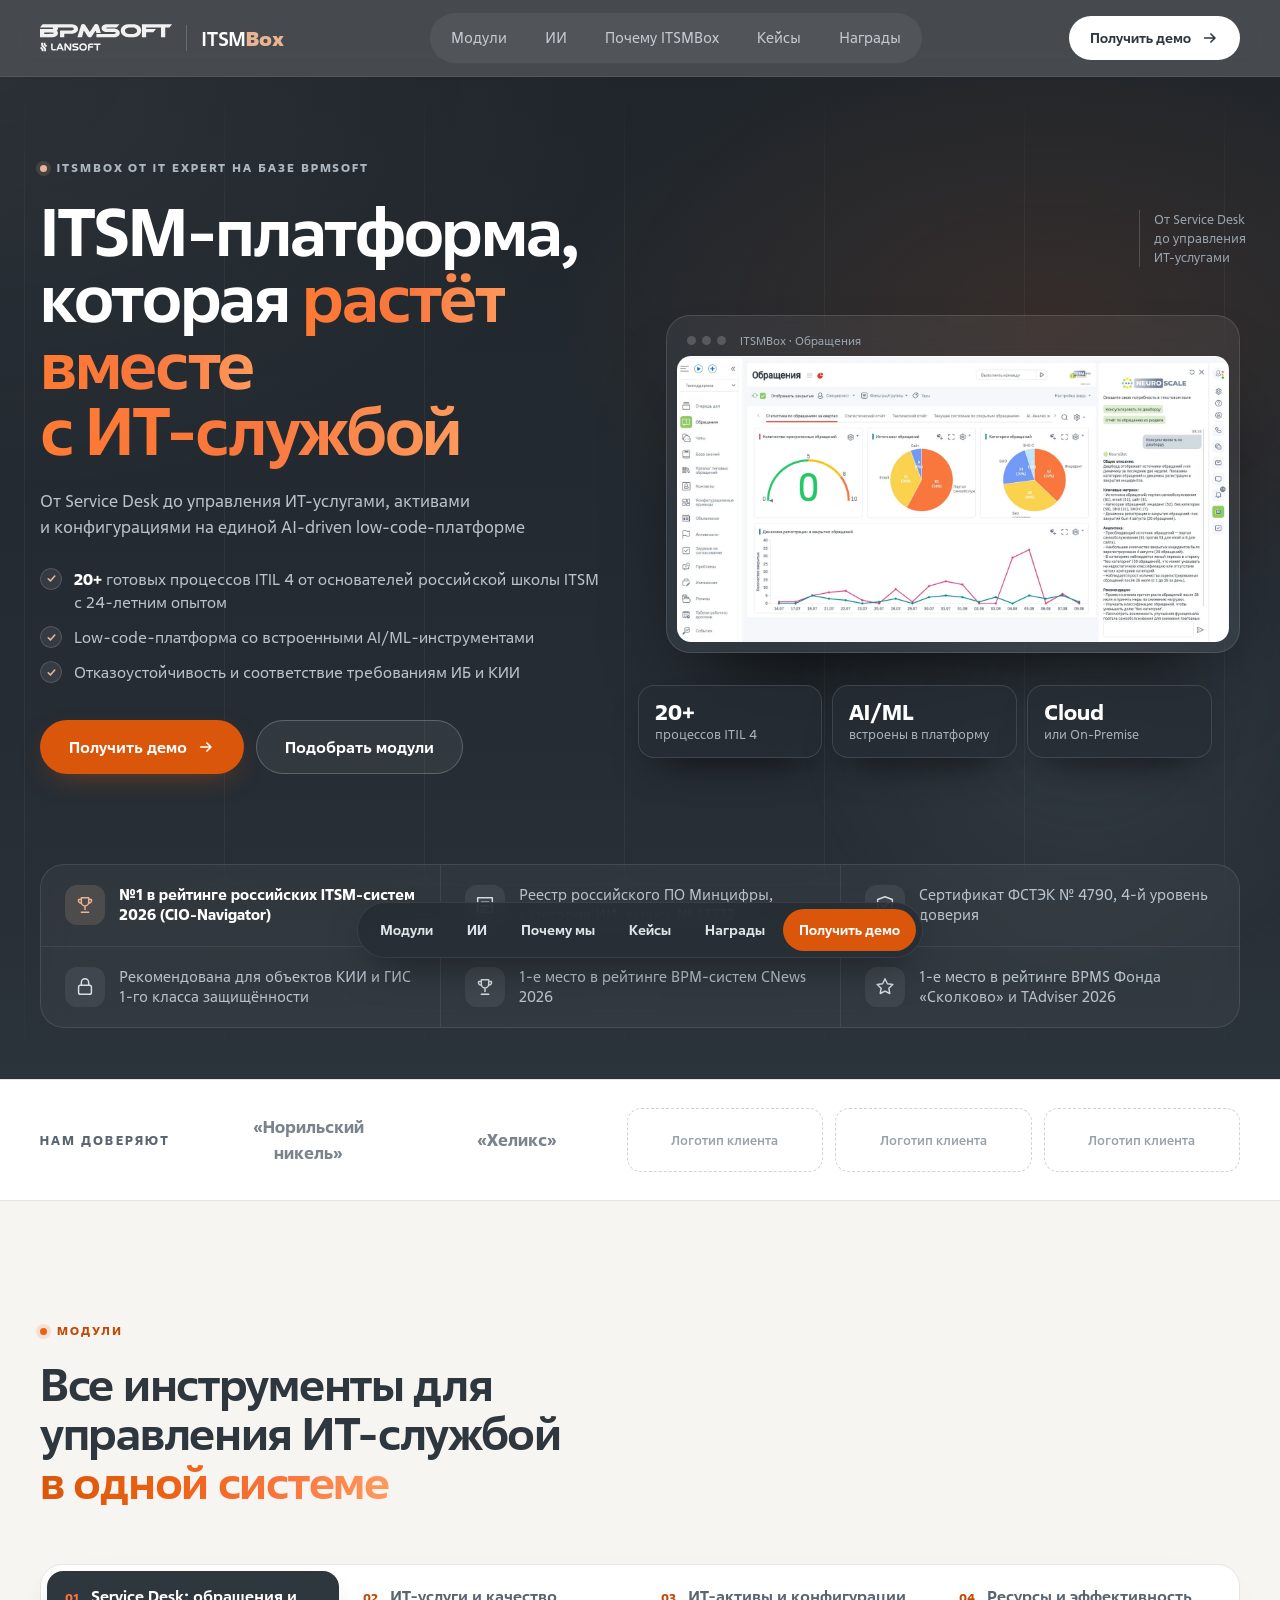
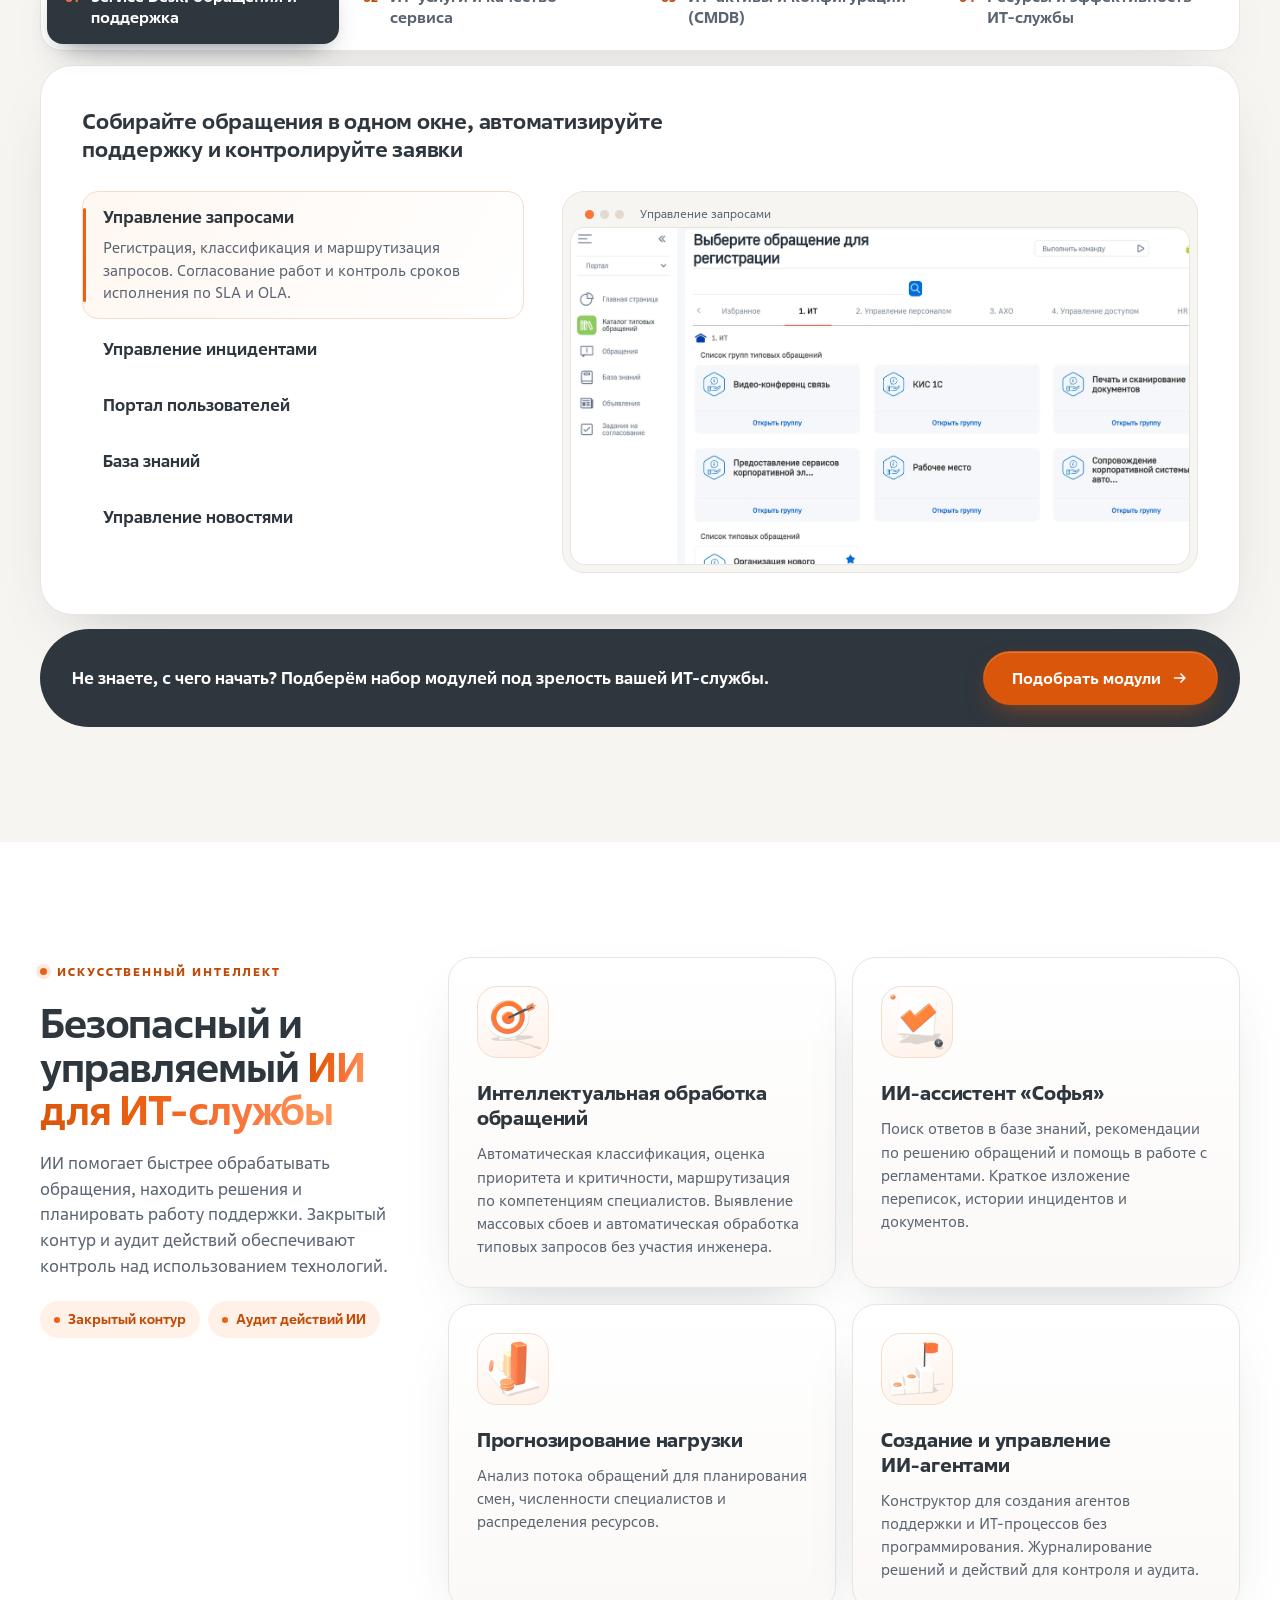
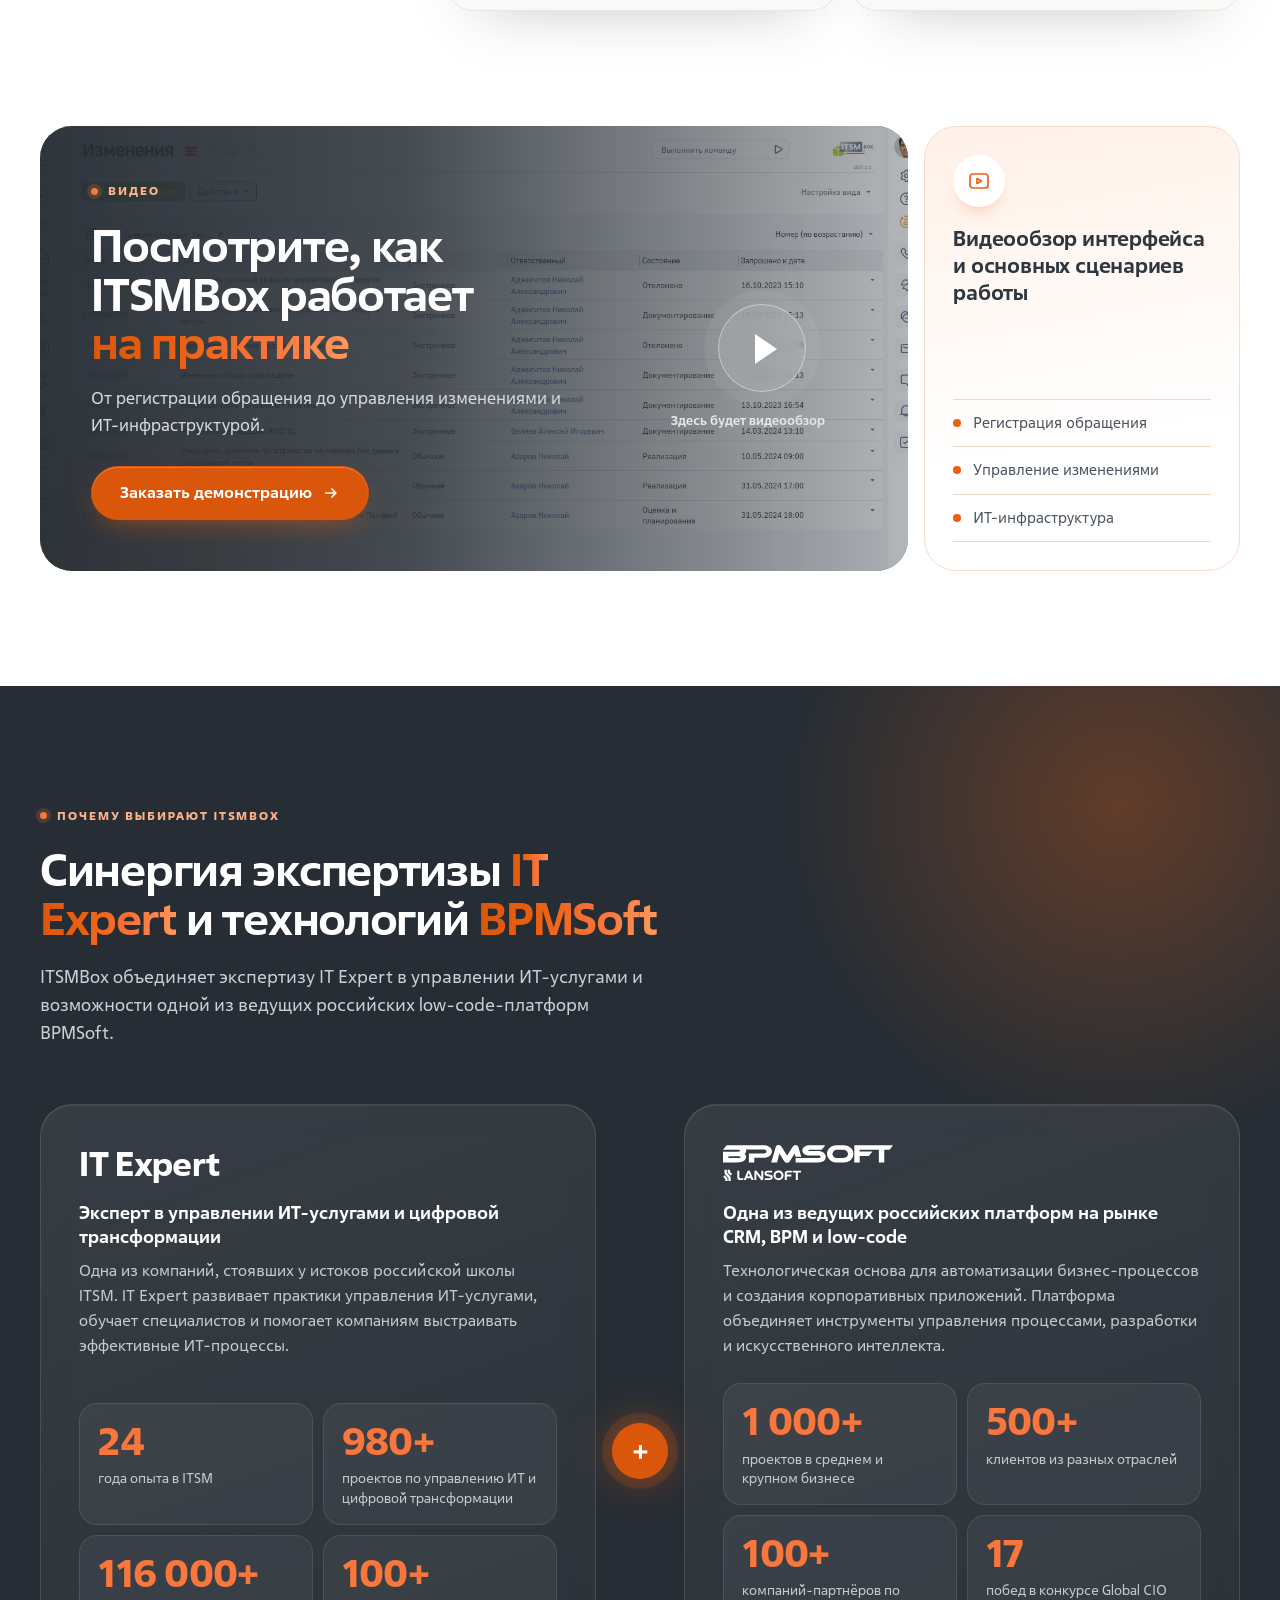
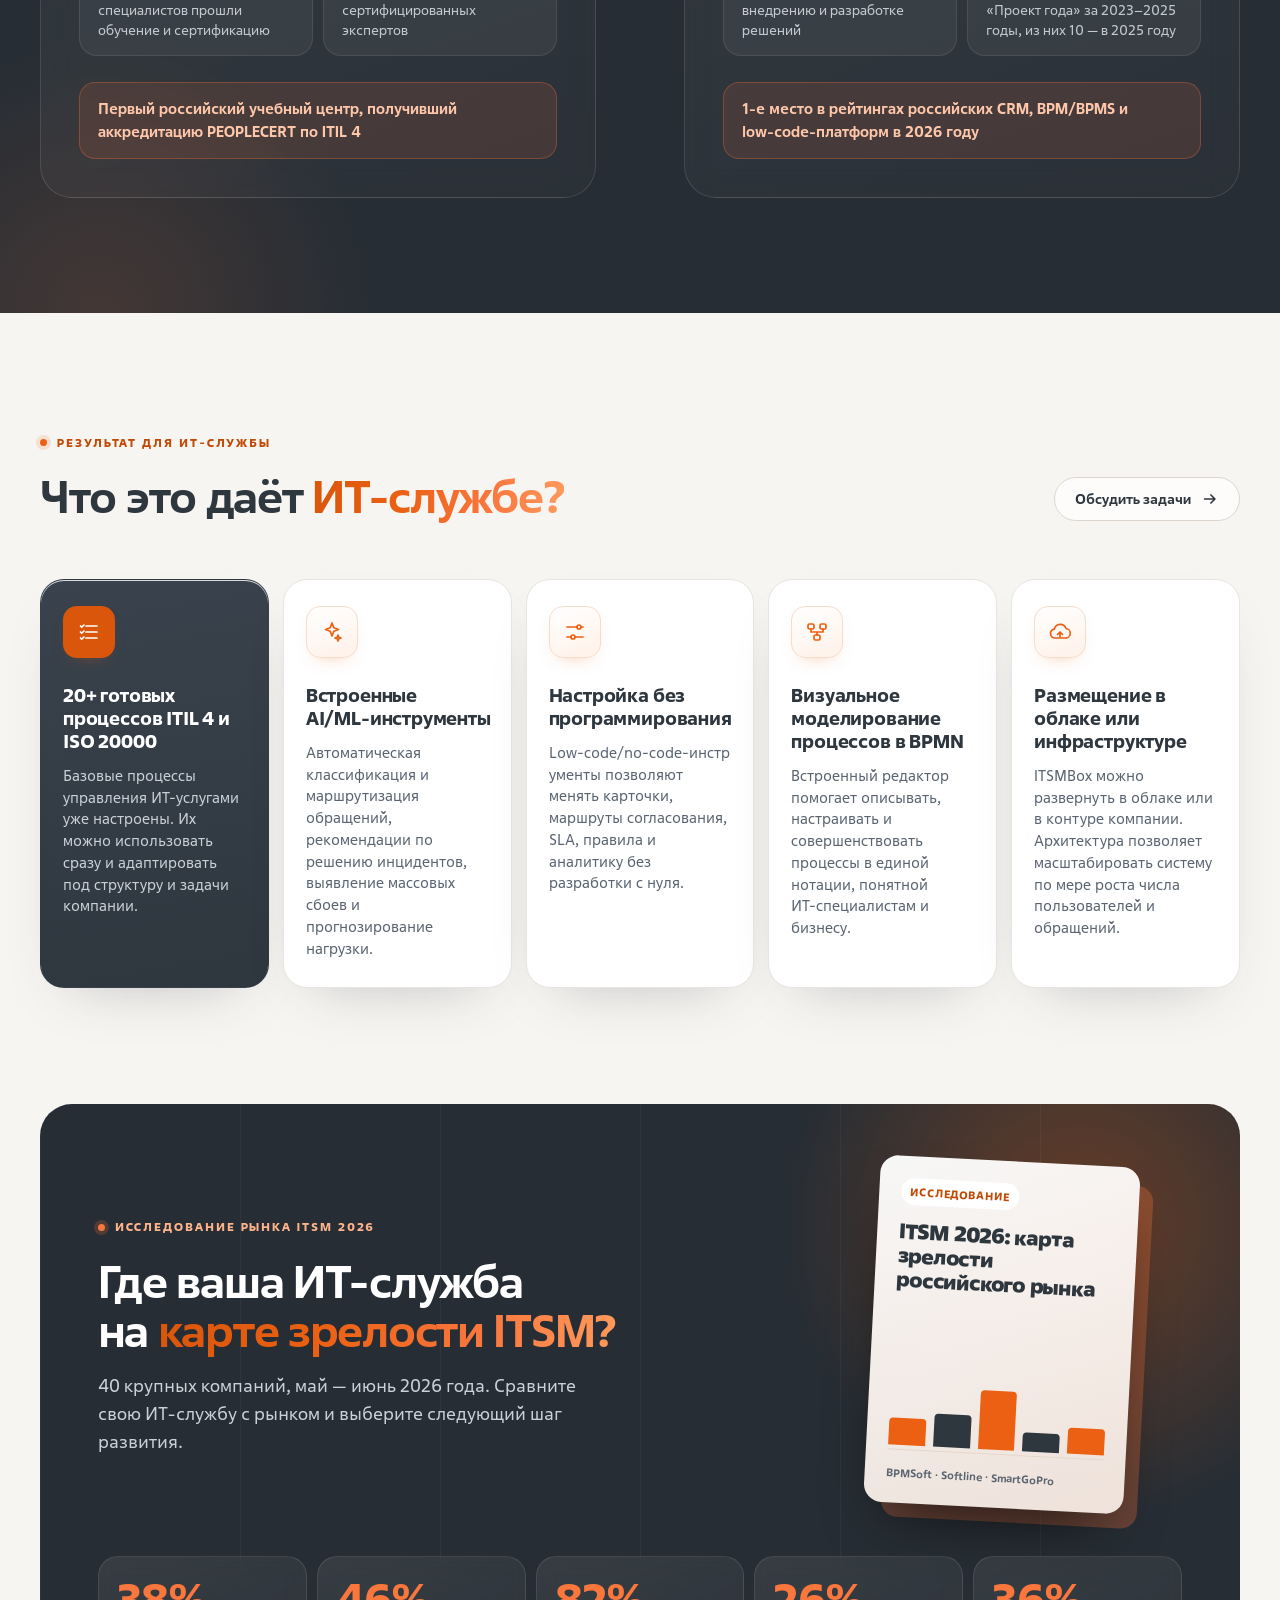
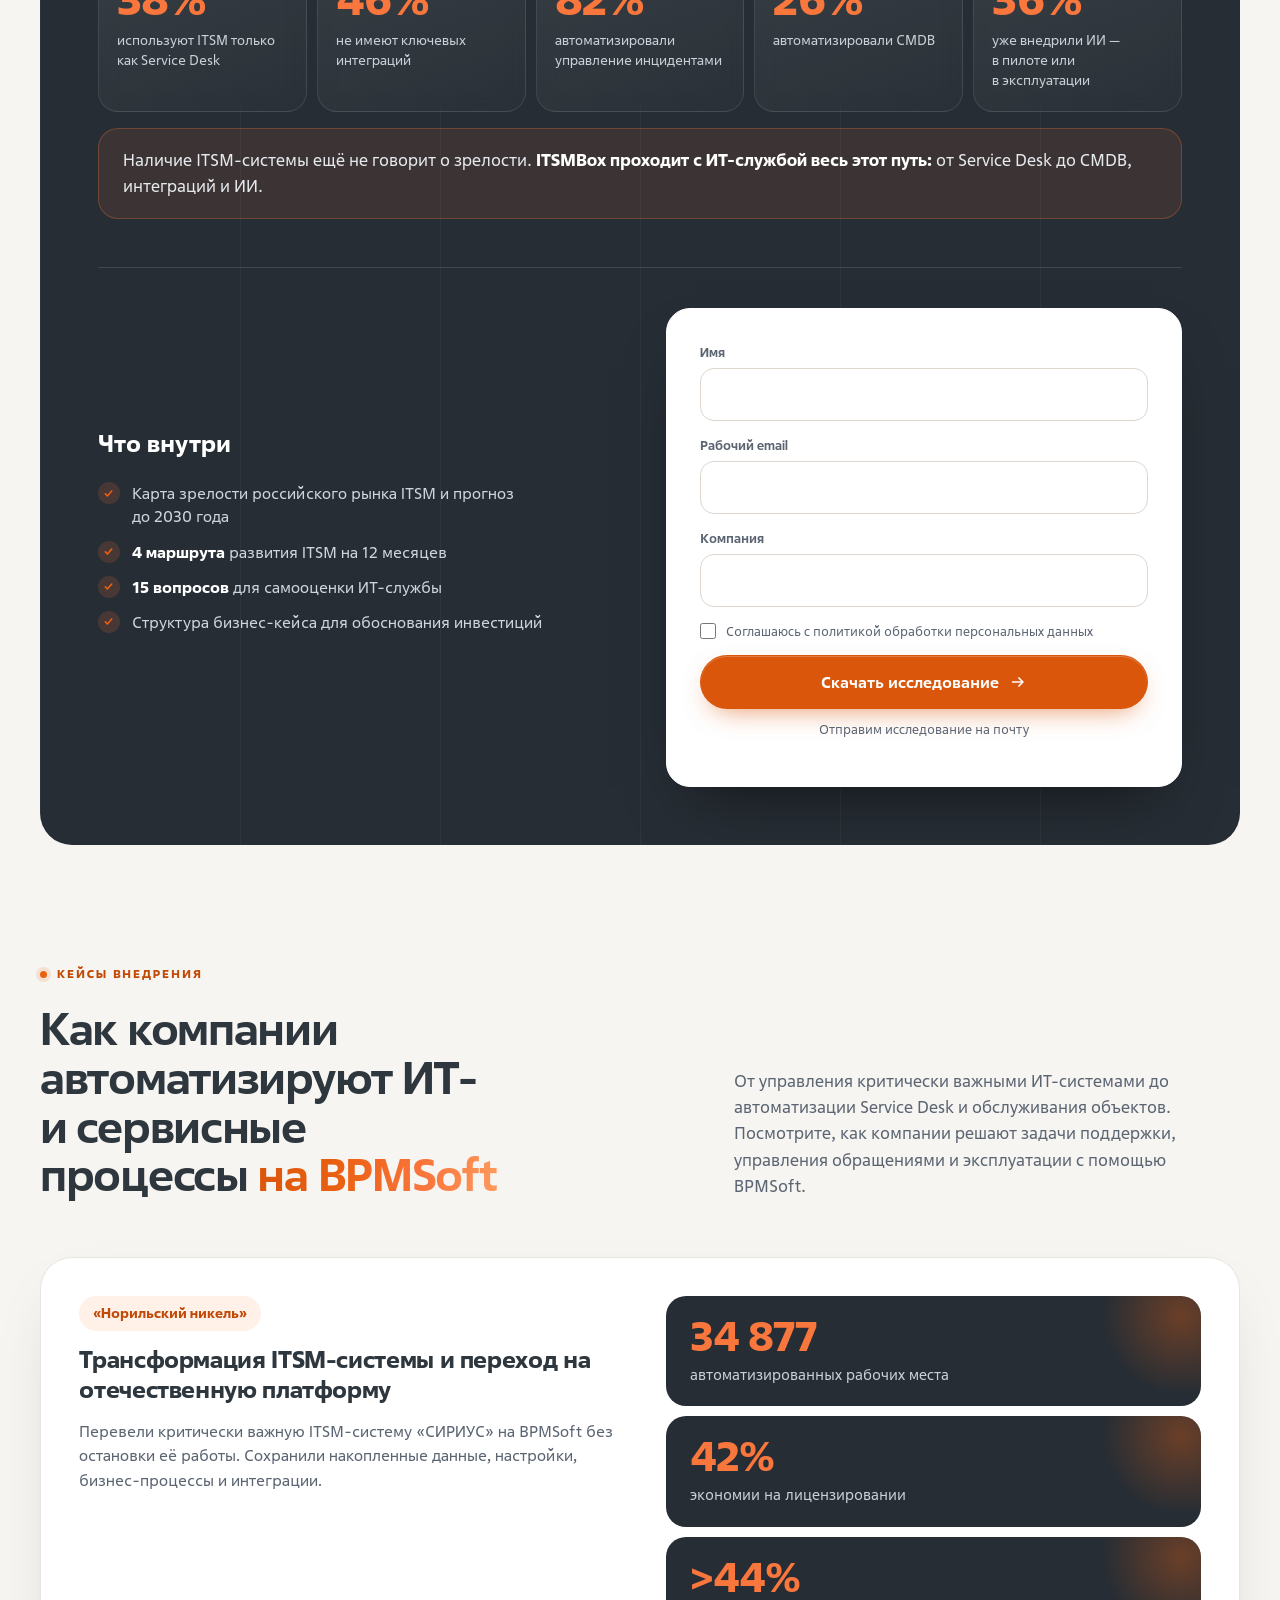
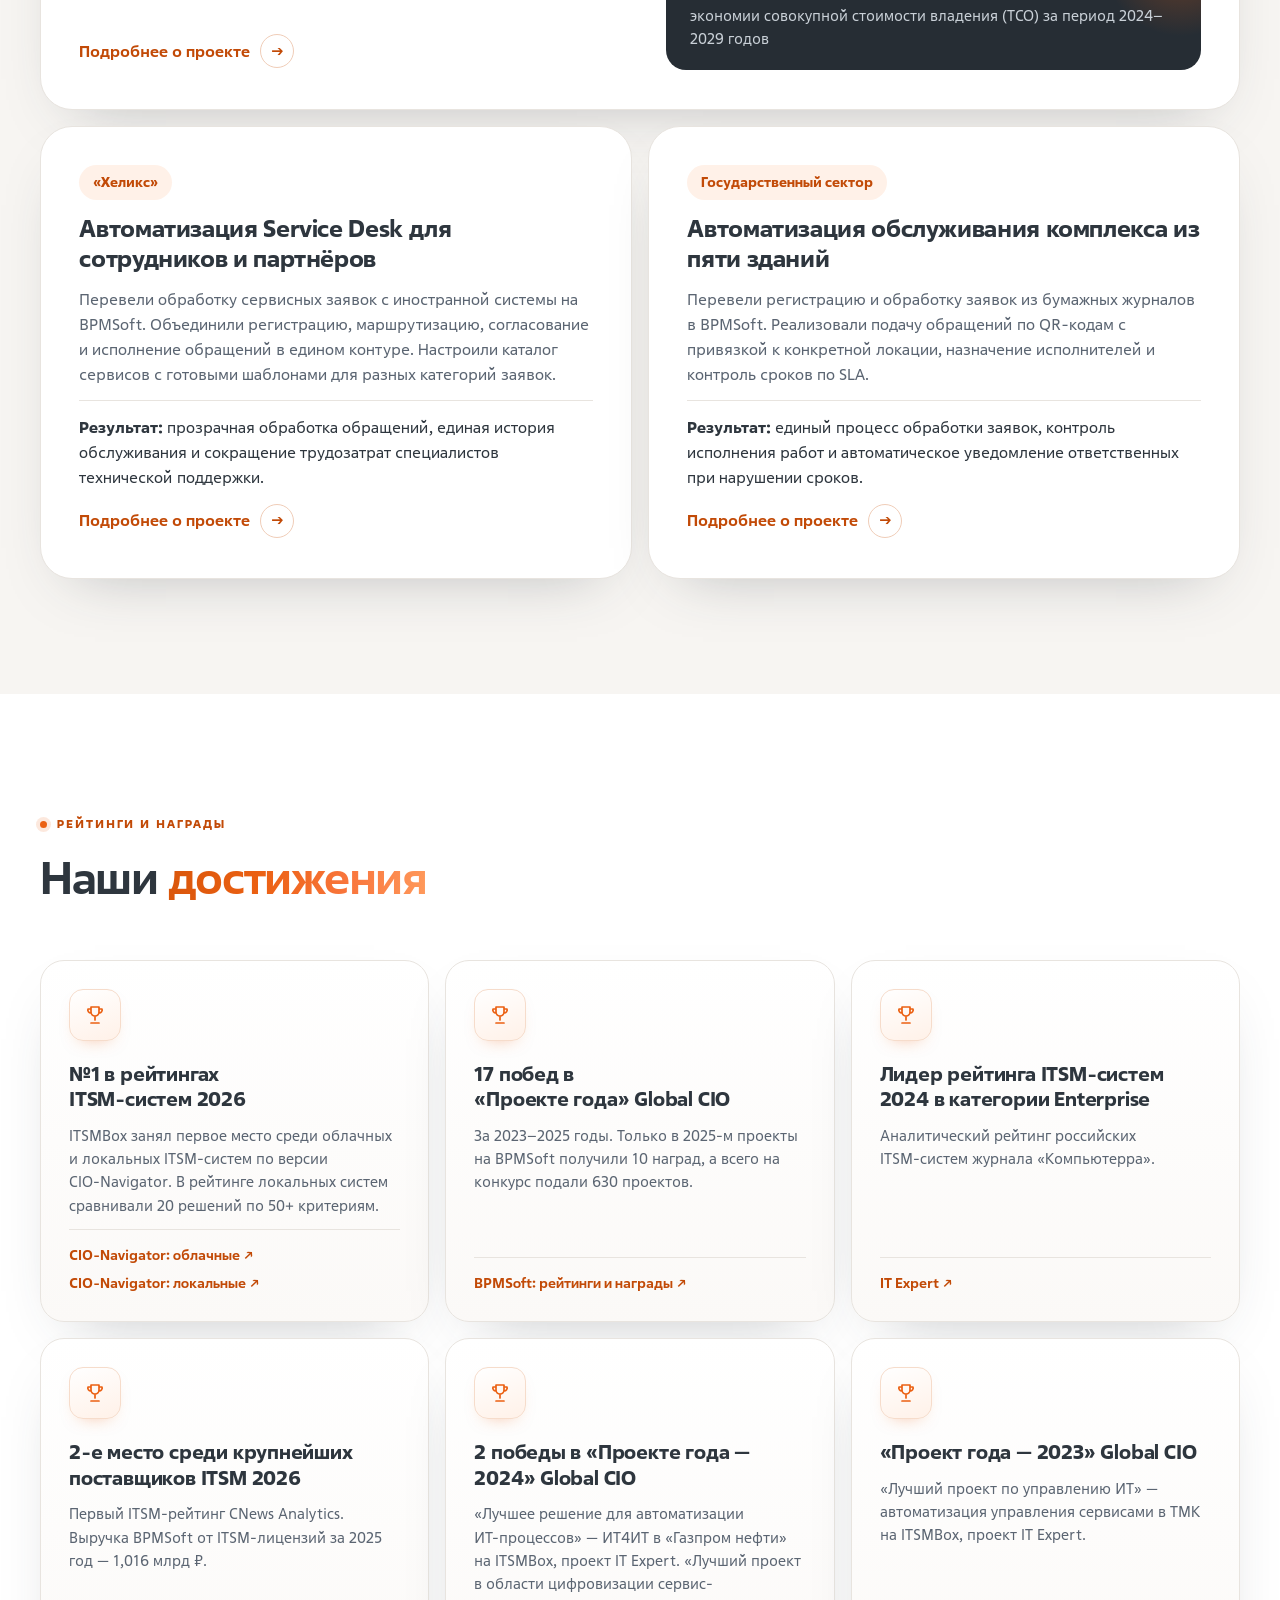
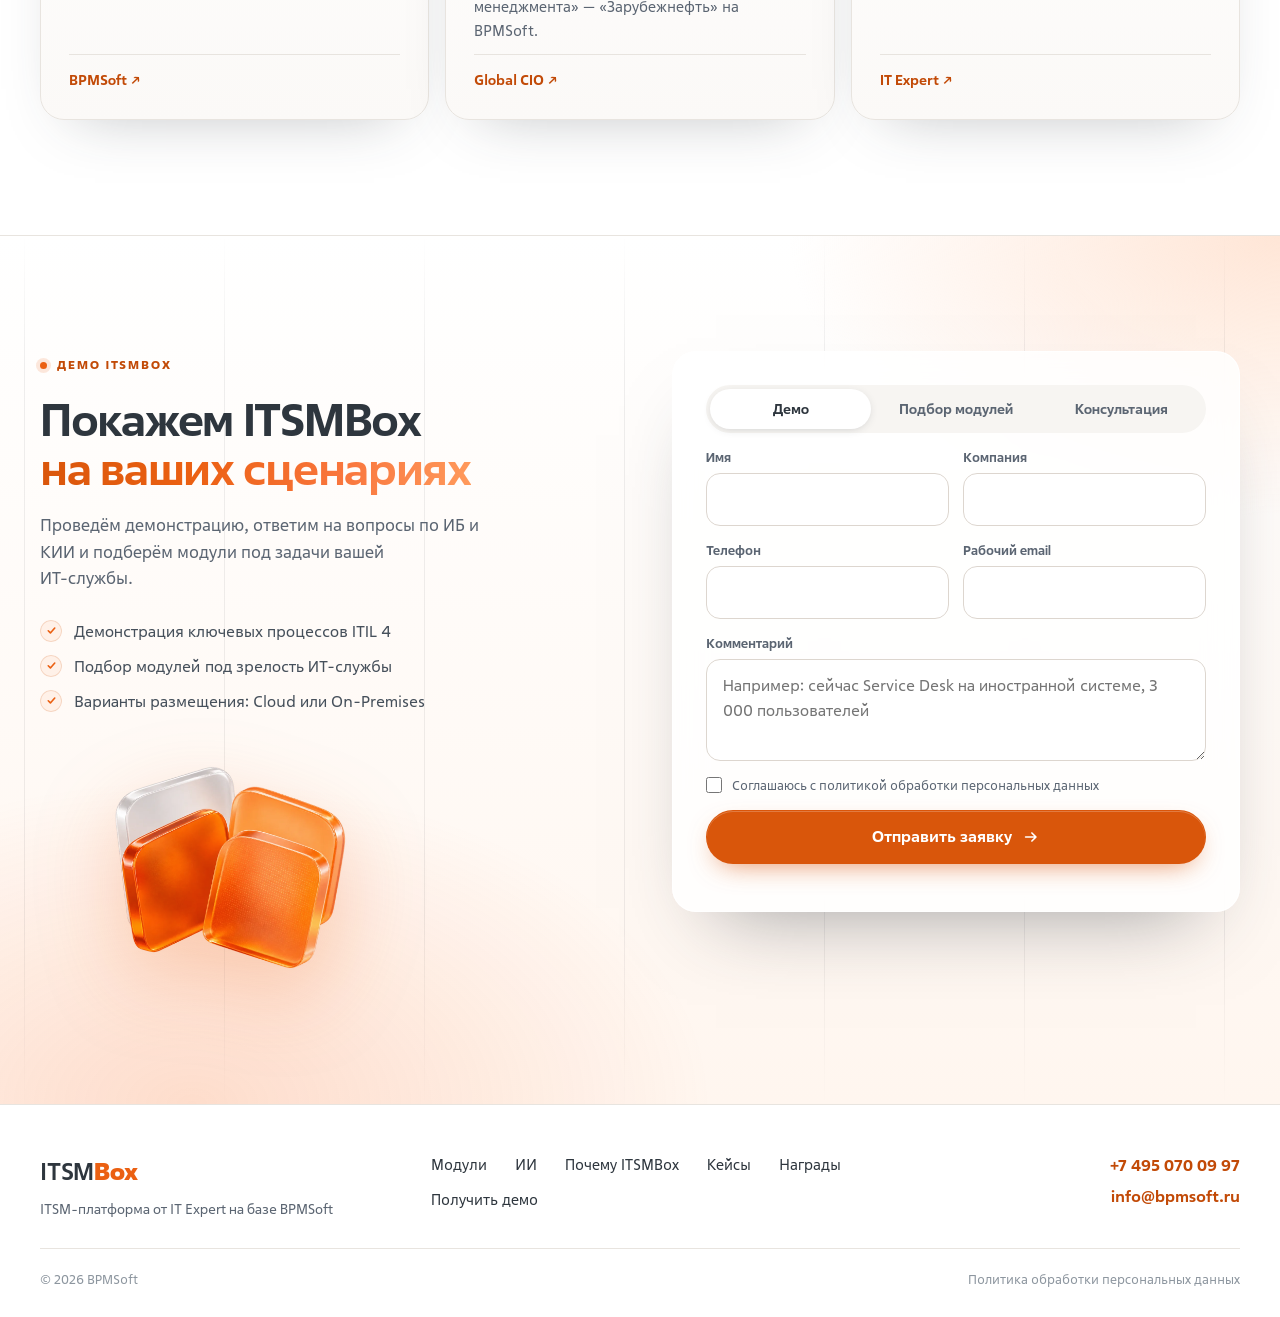
==== commit 896e5159: "Hero: update ITIL 4 line Co-authored-by: Perplexity <noreply@perplexity.ai>" ====
--- a/index.html
+++ b/index.html
@@ -46,7 +46,7 @@
       <h1 id="hero-title" class="hero__title reveal">ITSM&#8209;платформа, которая <span class="grad">растёт вместе с&nbsp;ИТ&#8209;службой</span></h1>
       <p class="hero__lead reveal">От Service Desk до управления ИТ&#8209;услугами, активами и&nbsp;конфигурациями на&nbsp;единой AI&#8209;driven low&#8209;code&#8209;платформе</p>
       <ul class="checks reveal">
-        <li><strong>20+</strong> готовых процессов ITIL 4 от IT Expert с 24&#8209;летним опытом в ITSM</li>
+        <li><strong>20+</strong> готовых процессов ITIL&nbsp;4 от основателей российской школы ITSM с&nbsp;24&#8209;летним опытом</li>
         <li>Low&#8209;code&#8209;платформа со встроенными AI/ML&#8209;инструментами</li>
         <li>Отказоустойчивость и соответствие требованиям ИБ и КИИ</li>
       </ul>
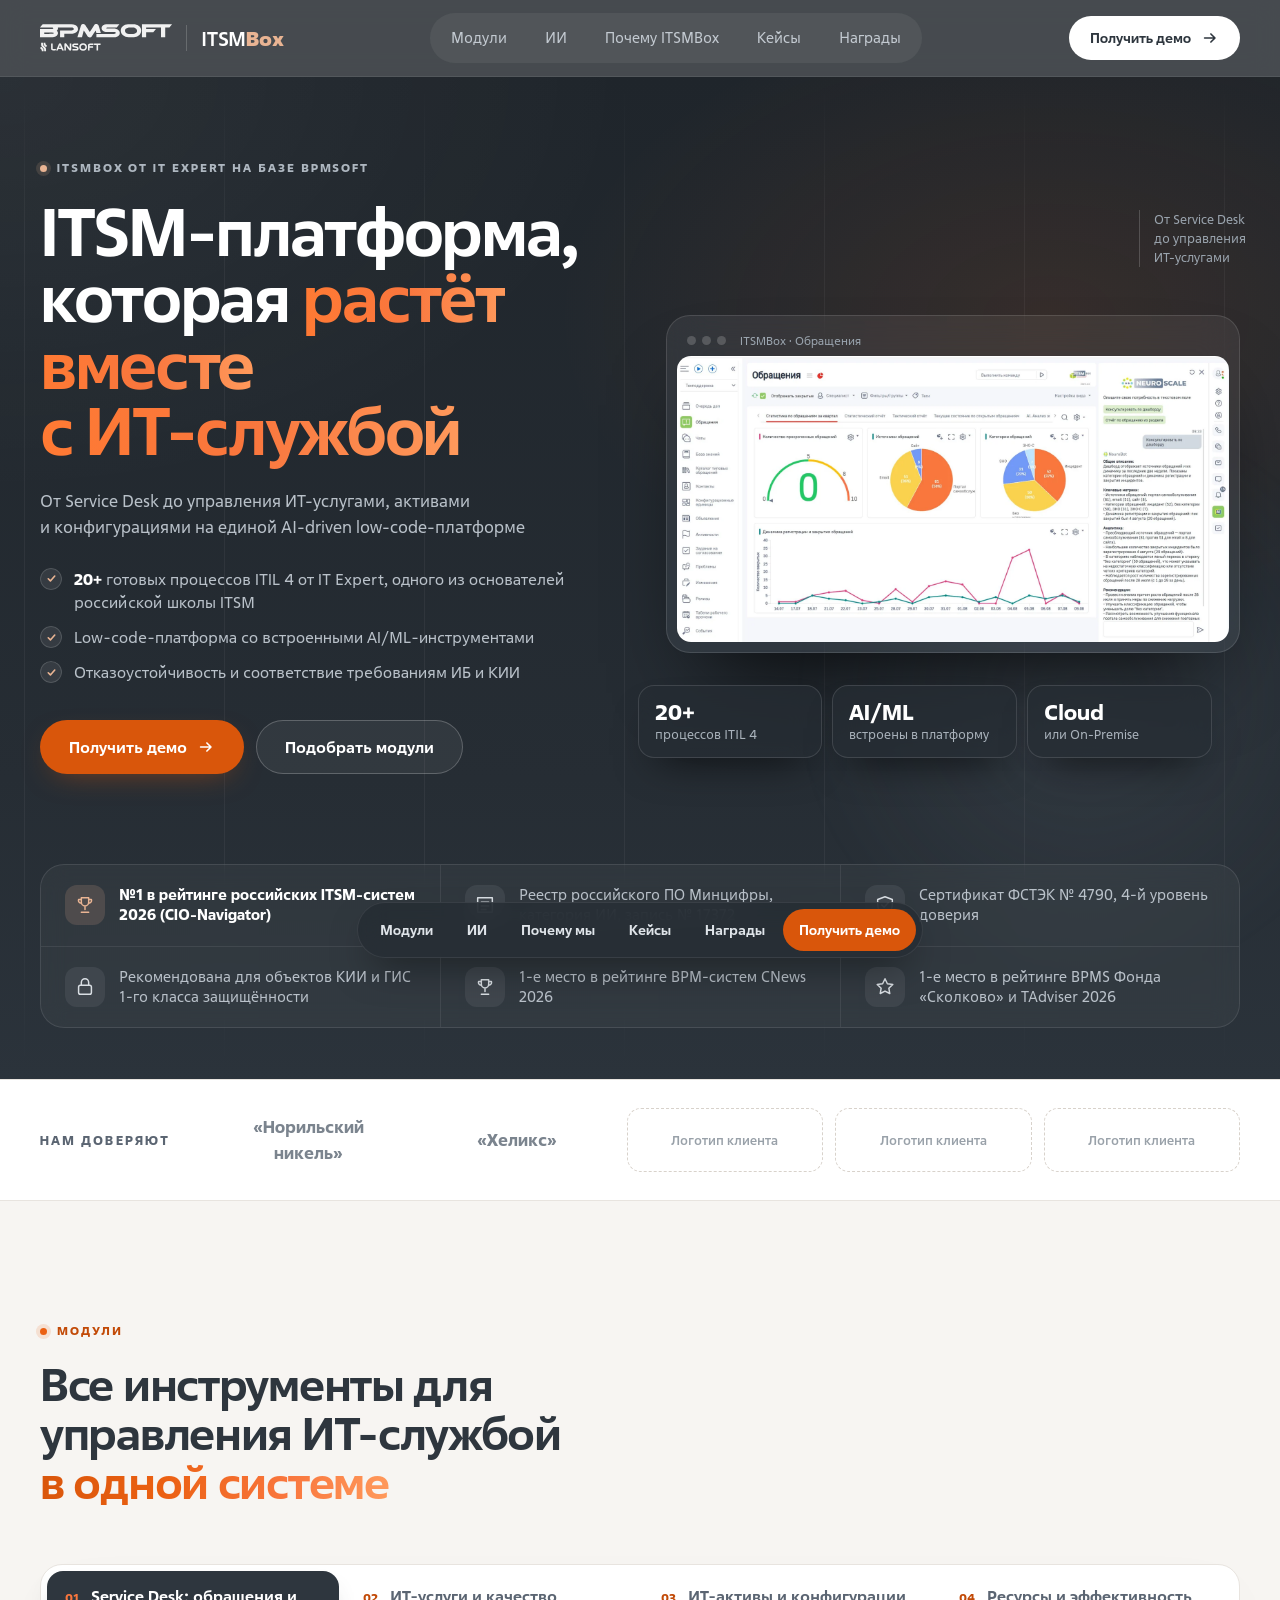
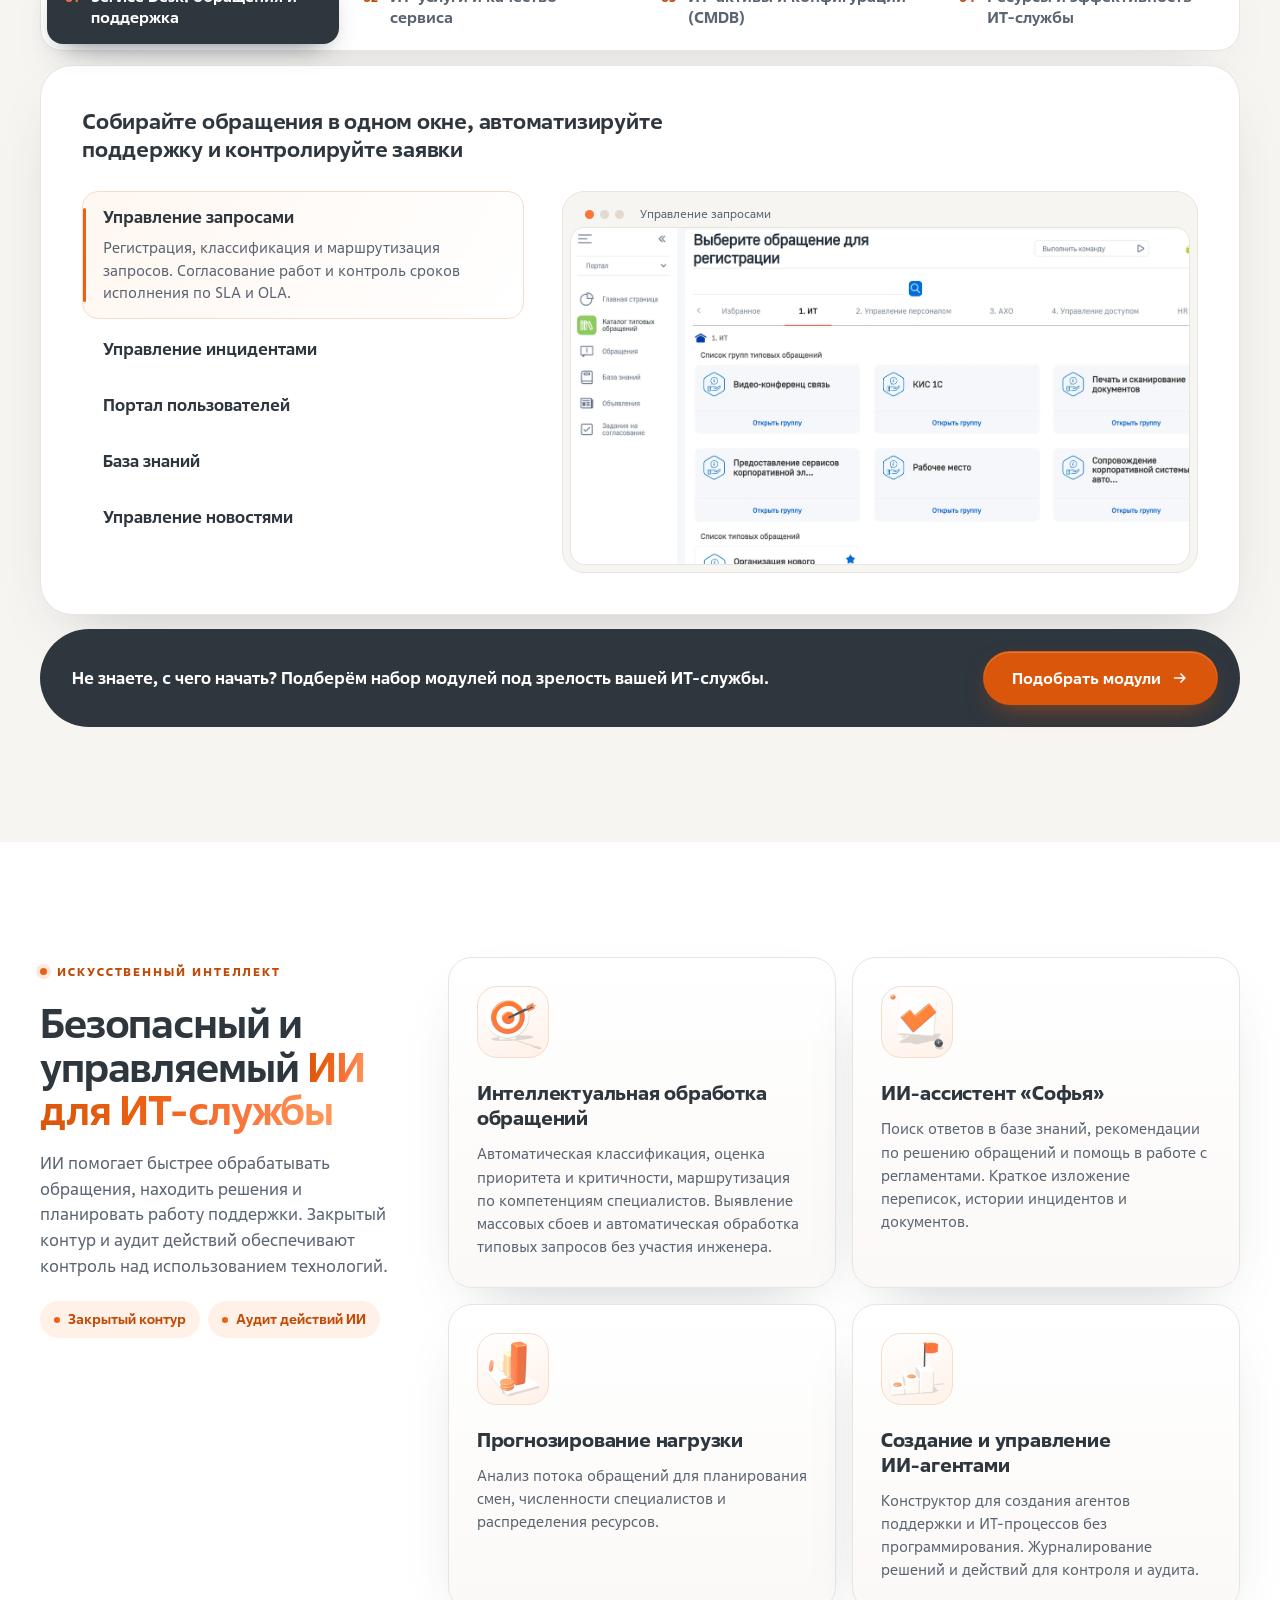
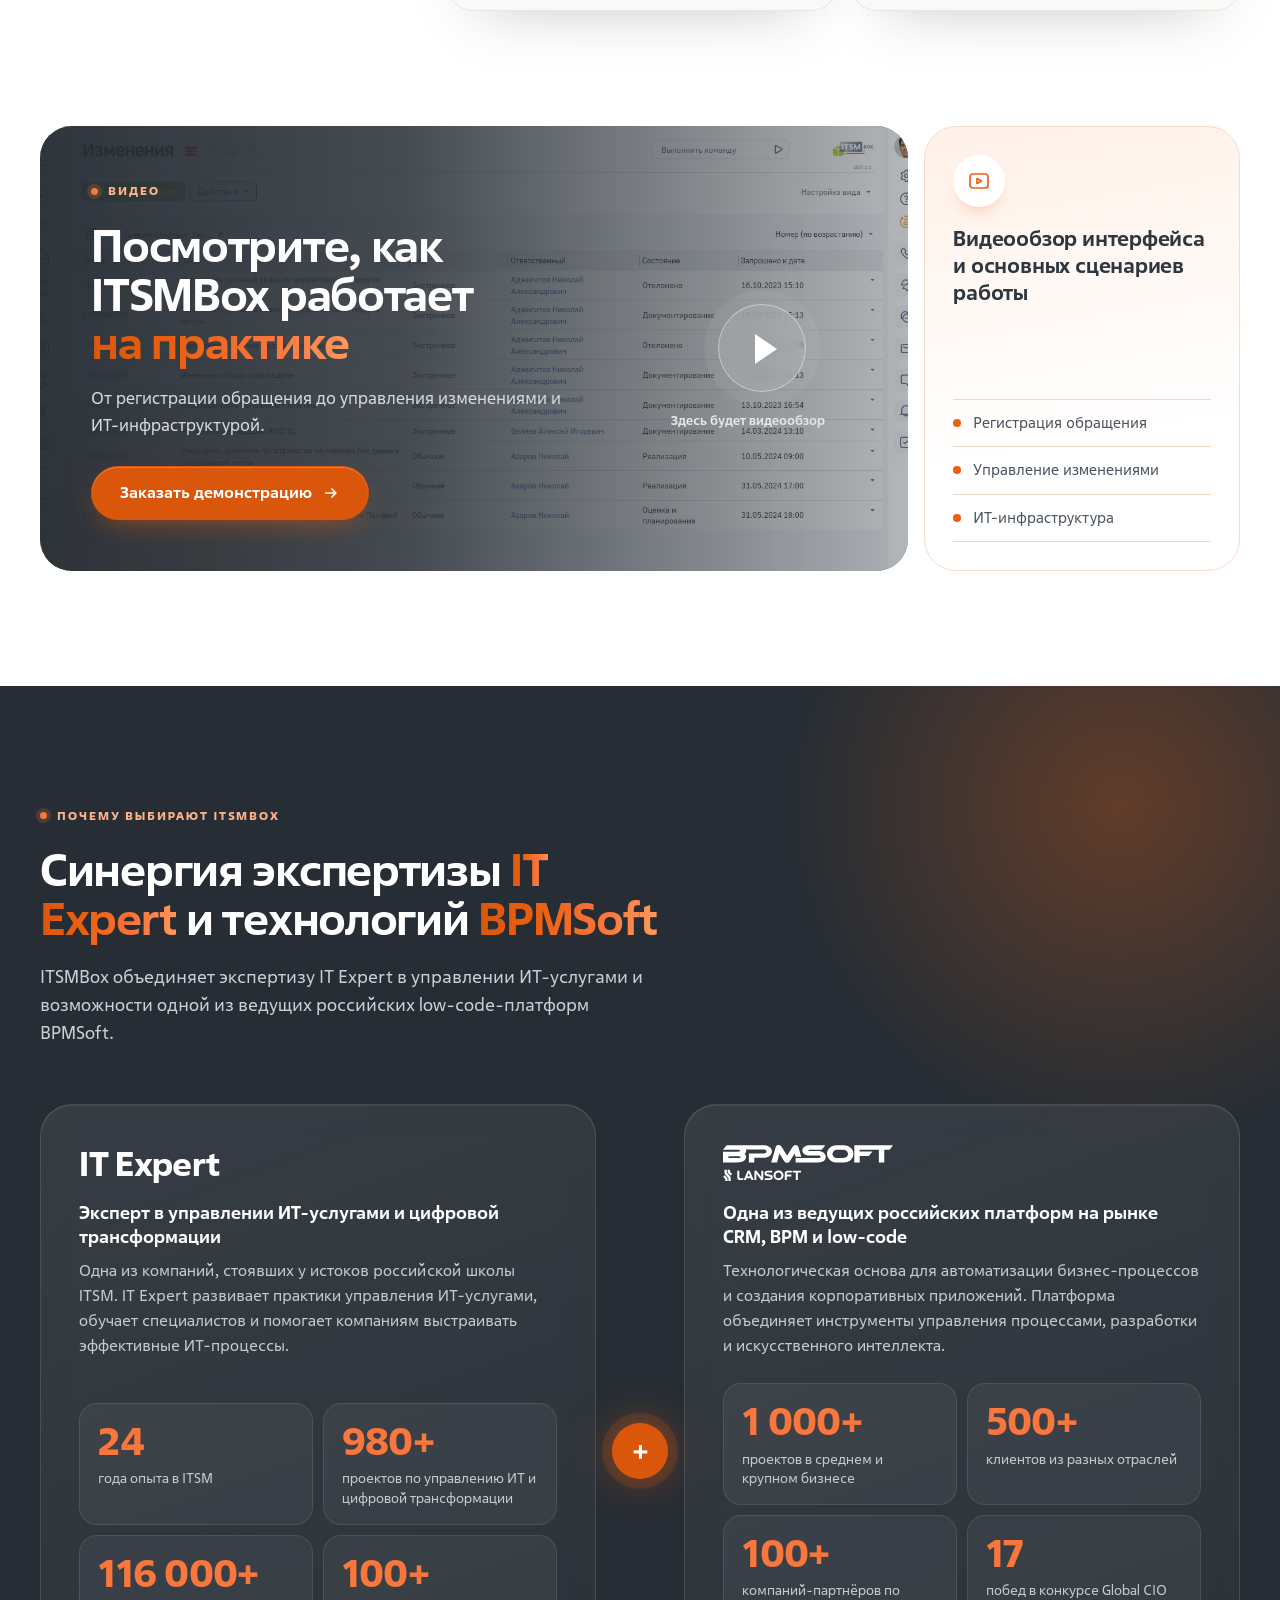
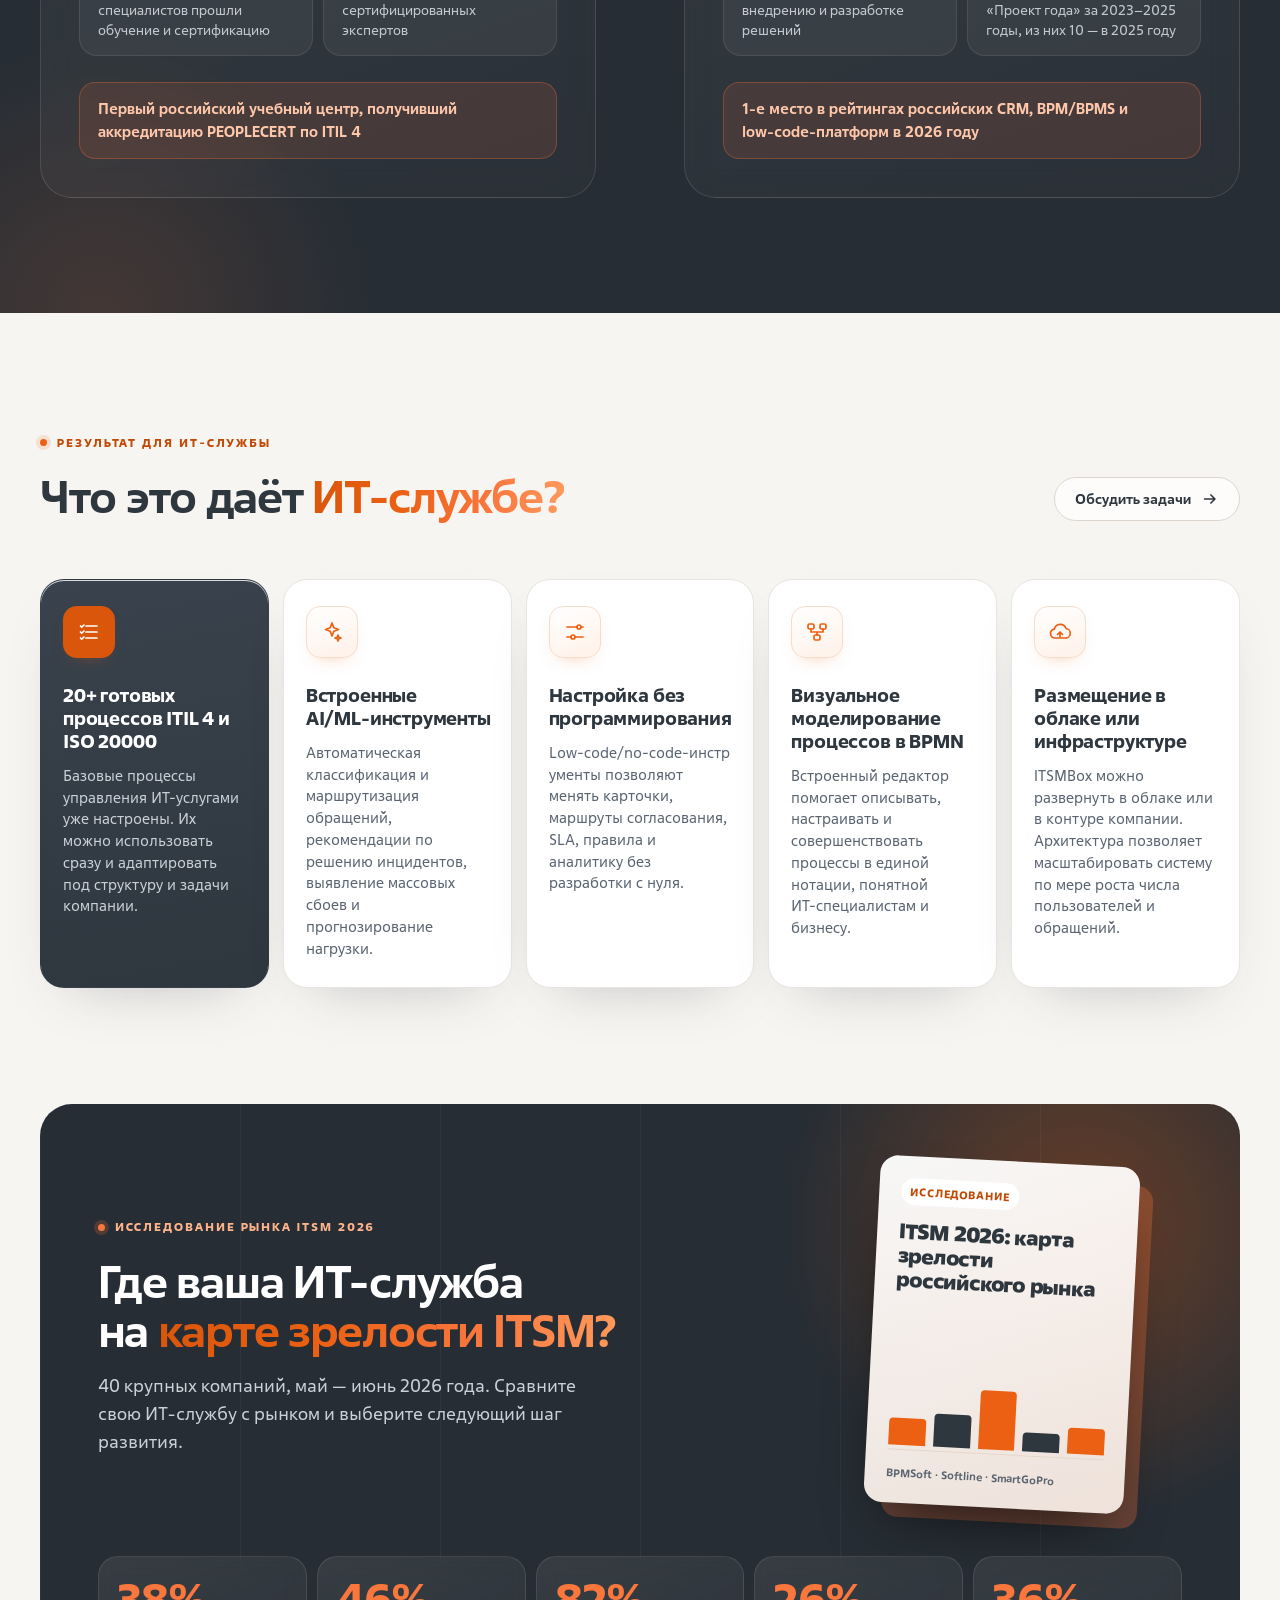
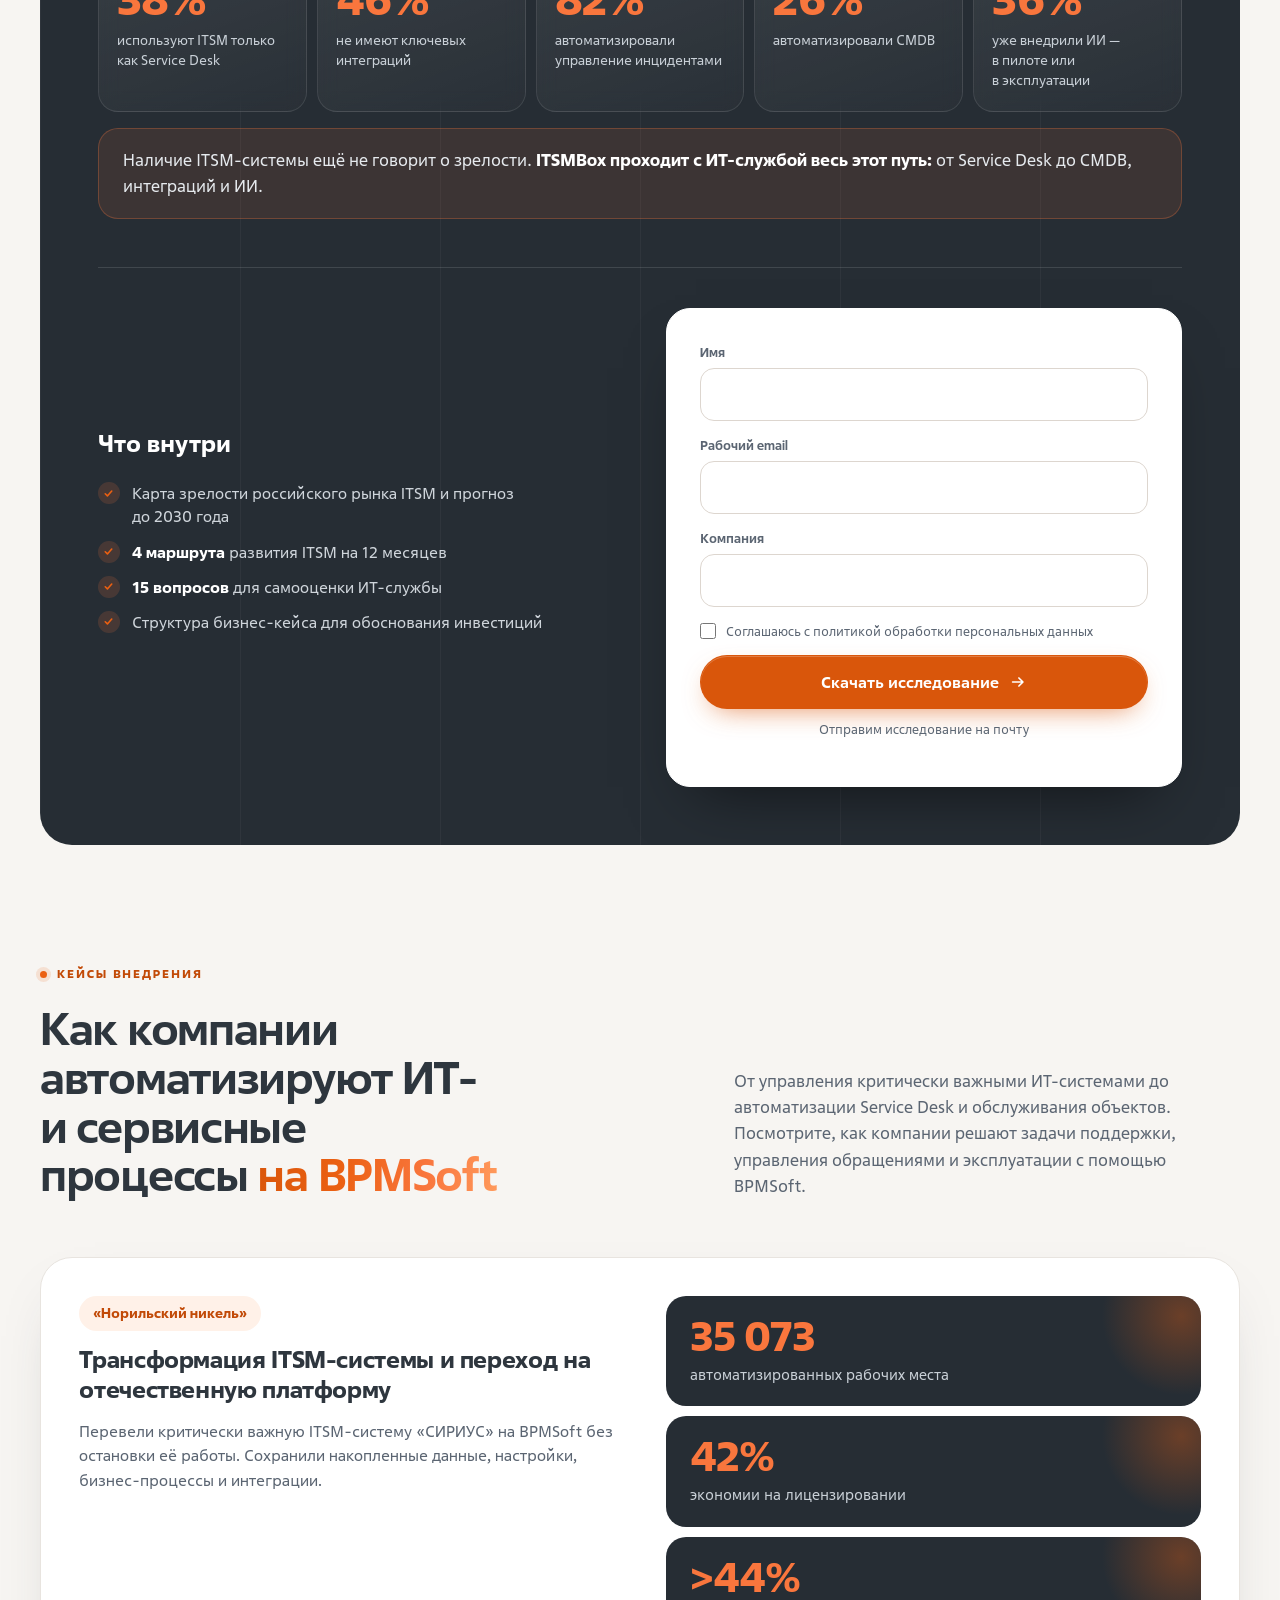
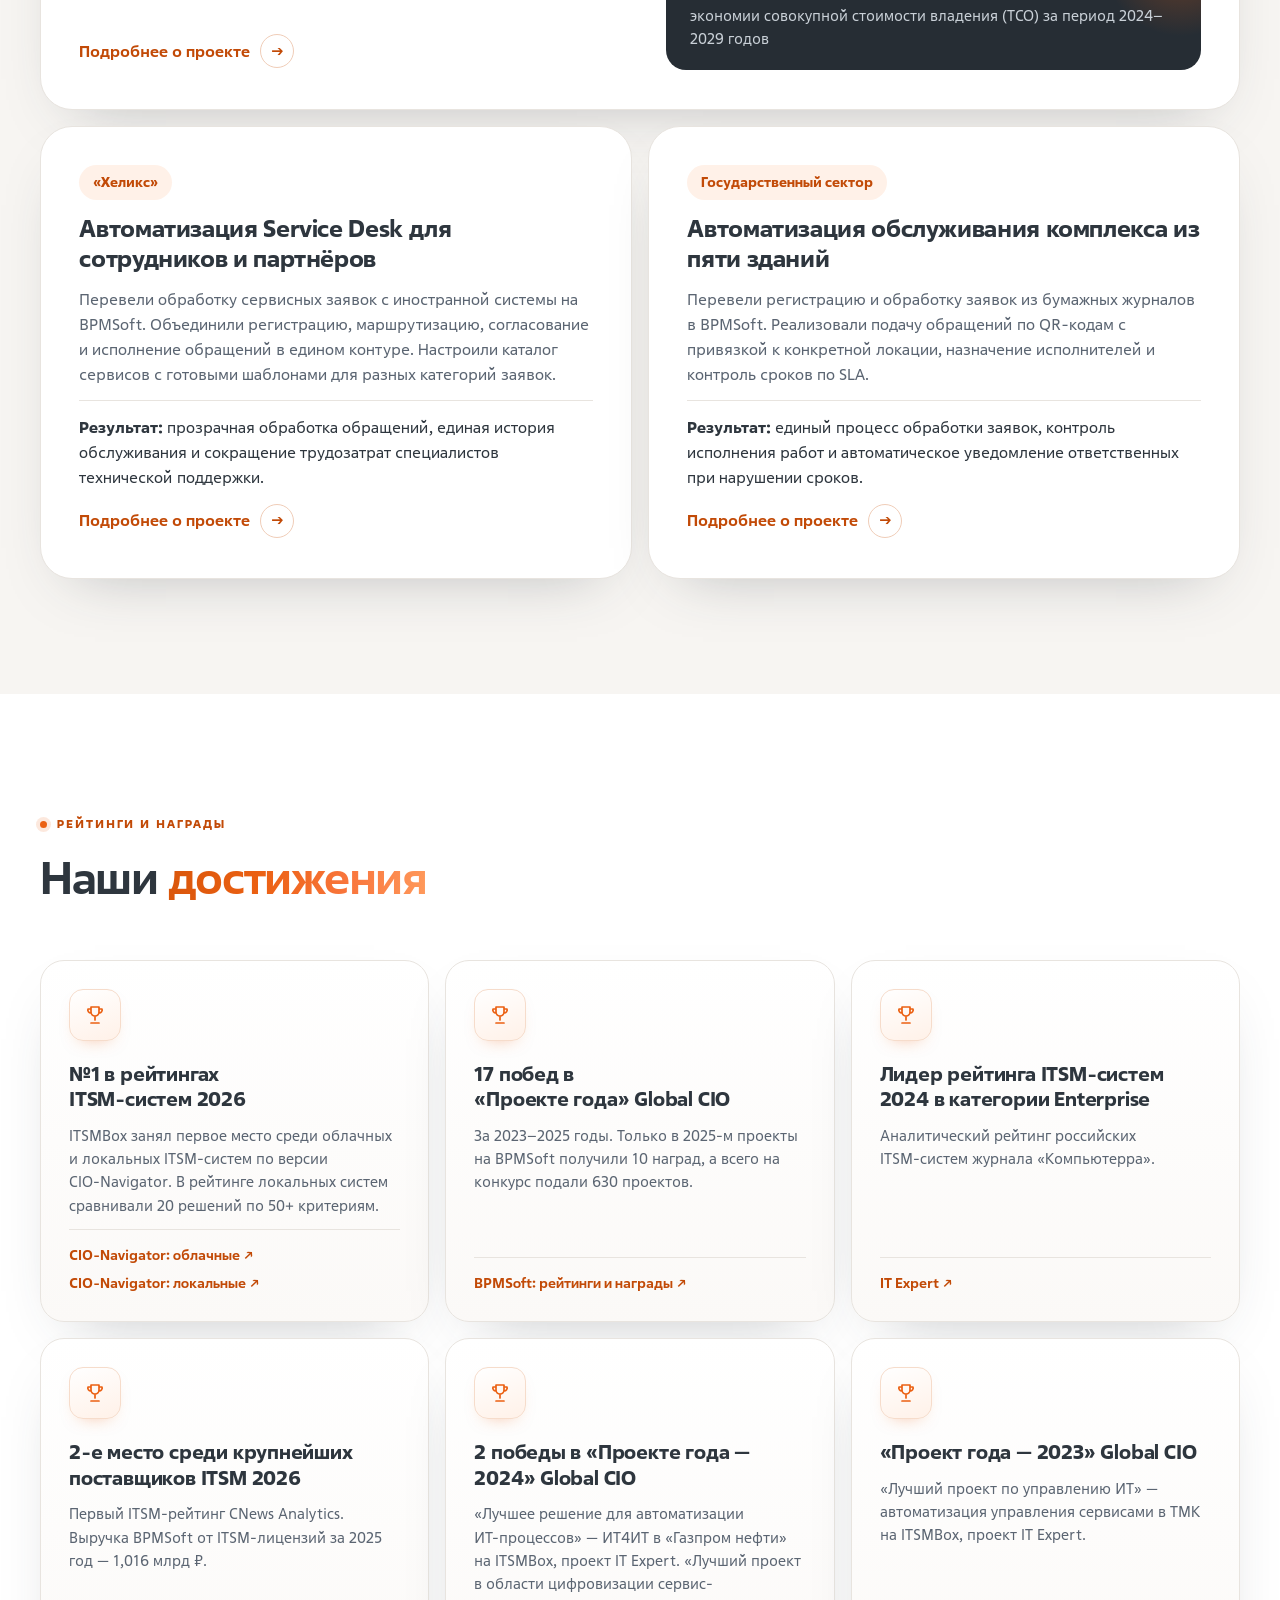
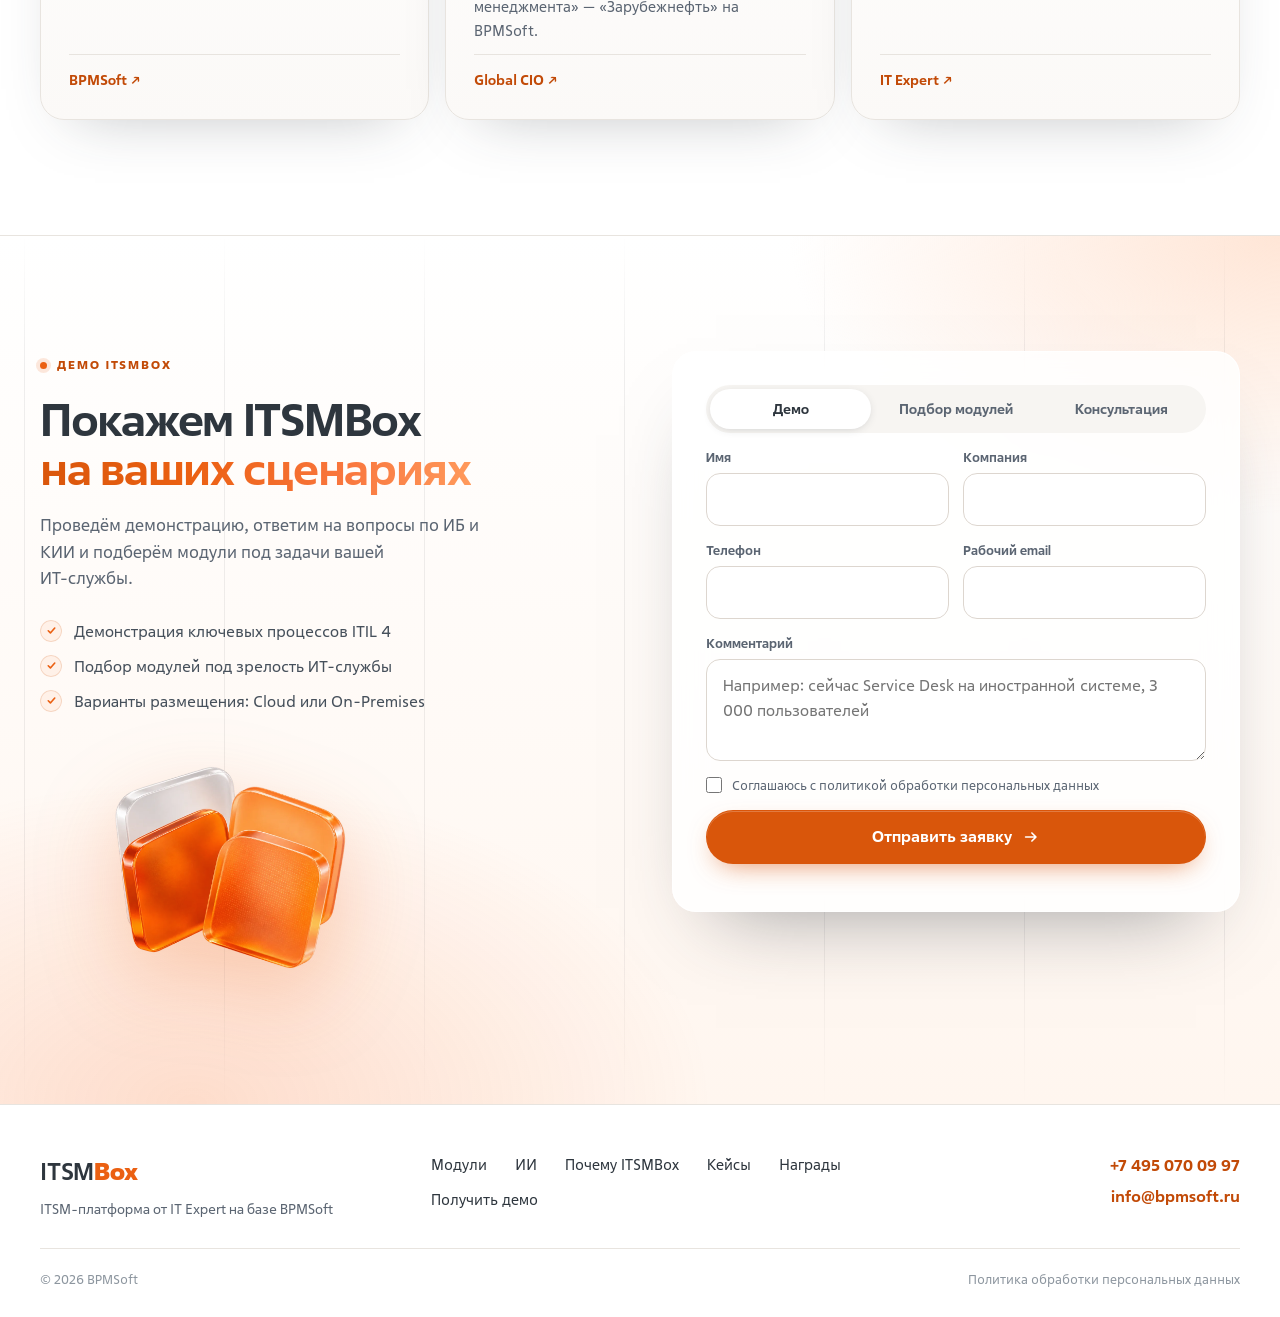
==== commit 2ea61897: "Hero: ITIL 4 line — IT Expert, one of the founders Co-authored-by: Perplexity <noreply@perplexity.ai" ====
--- a/index.html
+++ b/index.html
@@ -46,7 +46,7 @@
       <h1 id="hero-title" class="hero__title reveal">ITSM&#8209;платформа, которая <span class="grad">растёт вместе с&nbsp;ИТ&#8209;службой</span></h1>
       <p class="hero__lead reveal">От Service Desk до управления ИТ&#8209;услугами, активами и&nbsp;конфигурациями на&nbsp;единой AI&#8209;driven low&#8209;code&#8209;платформе</p>
       <ul class="checks reveal">
-        <li><strong>20+</strong> готовых процессов ITIL&nbsp;4 от основателей российской школы ITSM с&nbsp;24&#8209;летним опытом</li>
+        <li><strong>20+</strong> готовых процессов ITIL&nbsp;4 от IT Expert, одного из основателей российской школы ITSM</li>
         <li>Low&#8209;code&#8209;платформа со встроенными AI/ML&#8209;инструментами</li>
         <li>Отказоустойчивость и соответствие требованиям ИБ и КИИ</li>
       </ul>
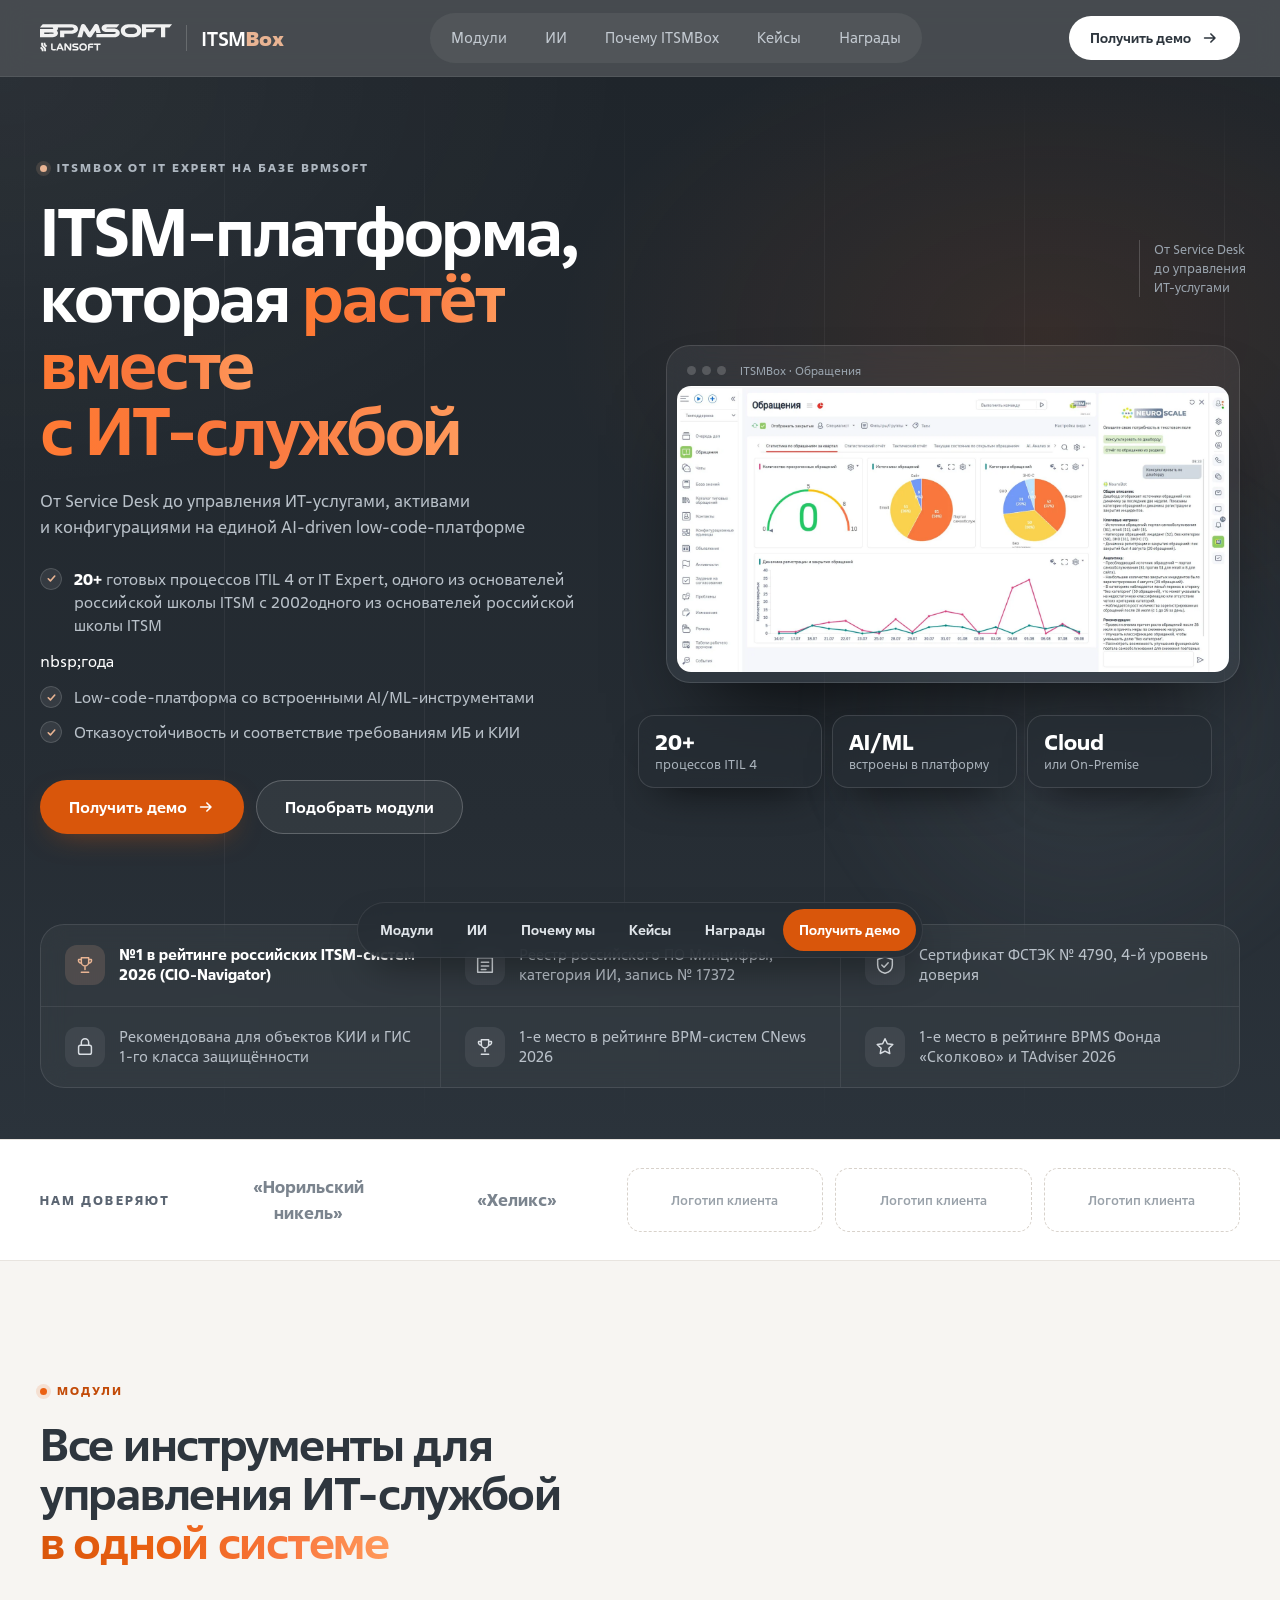
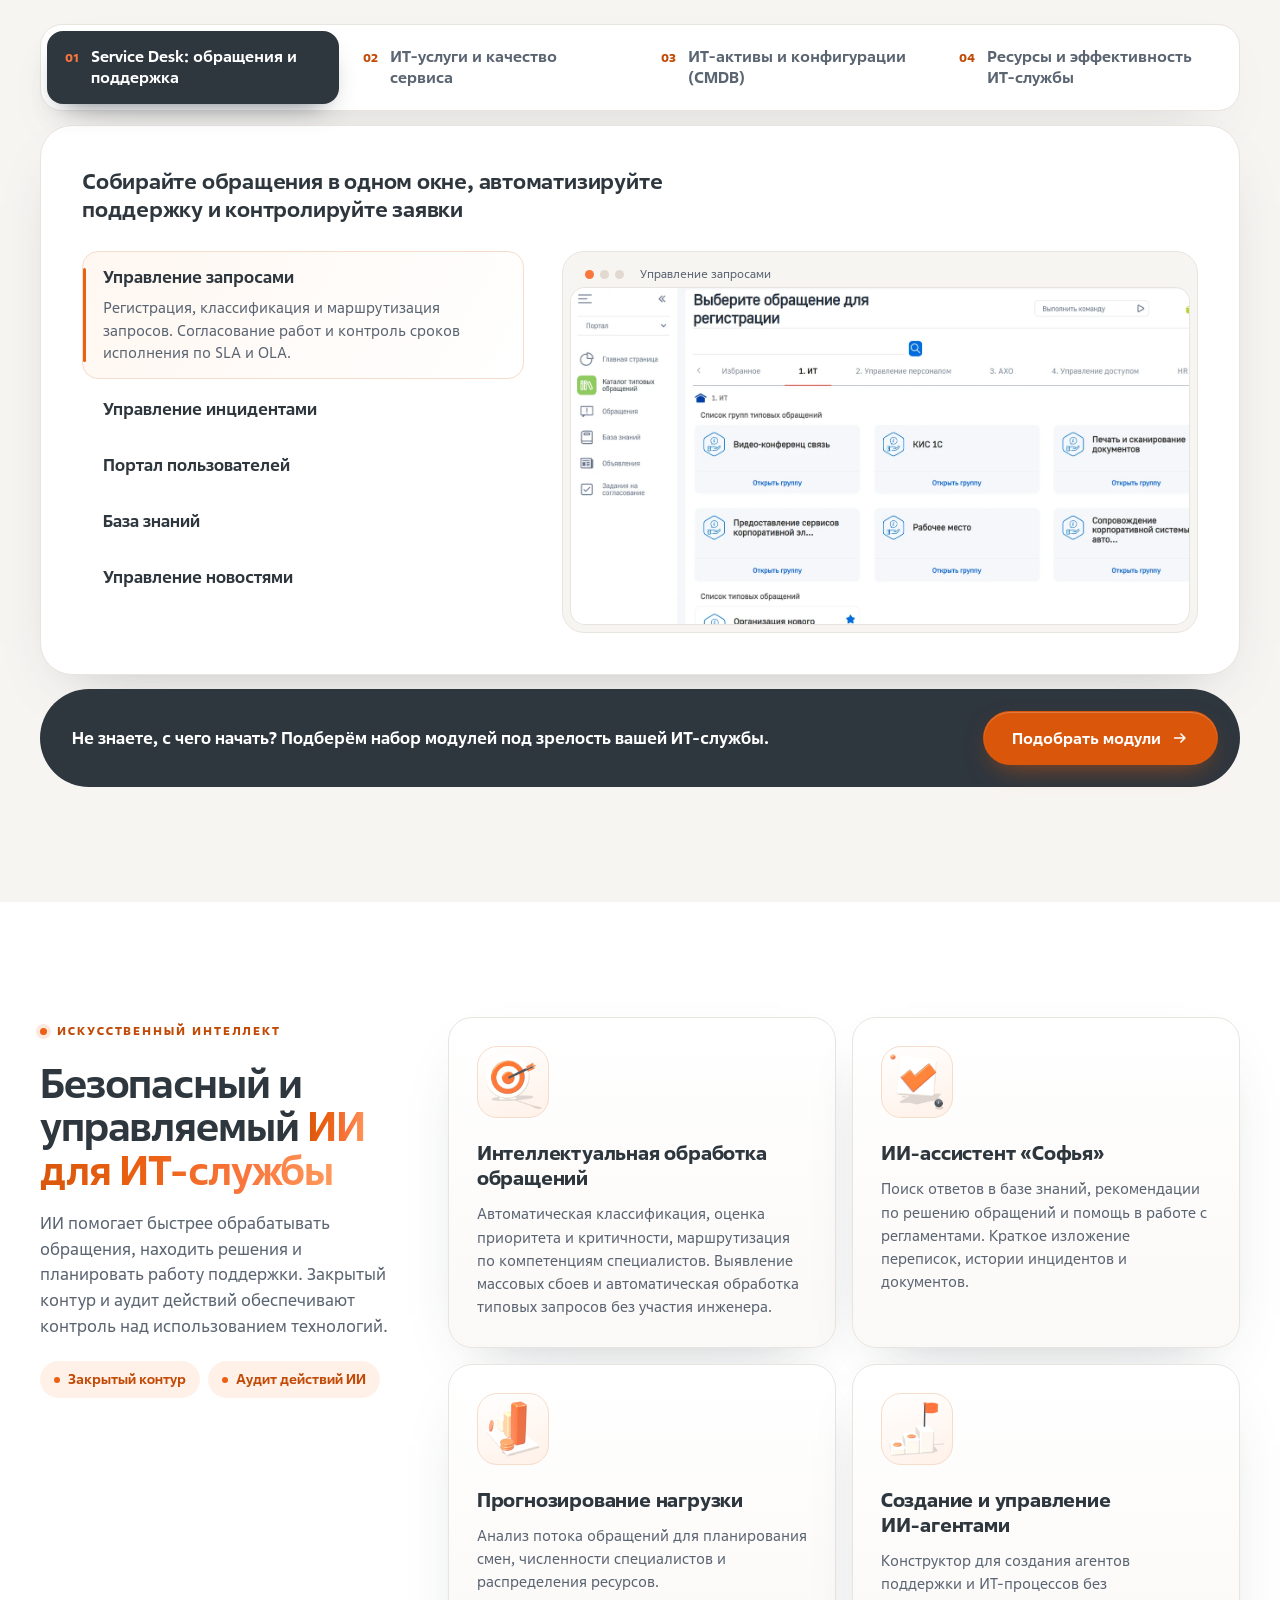
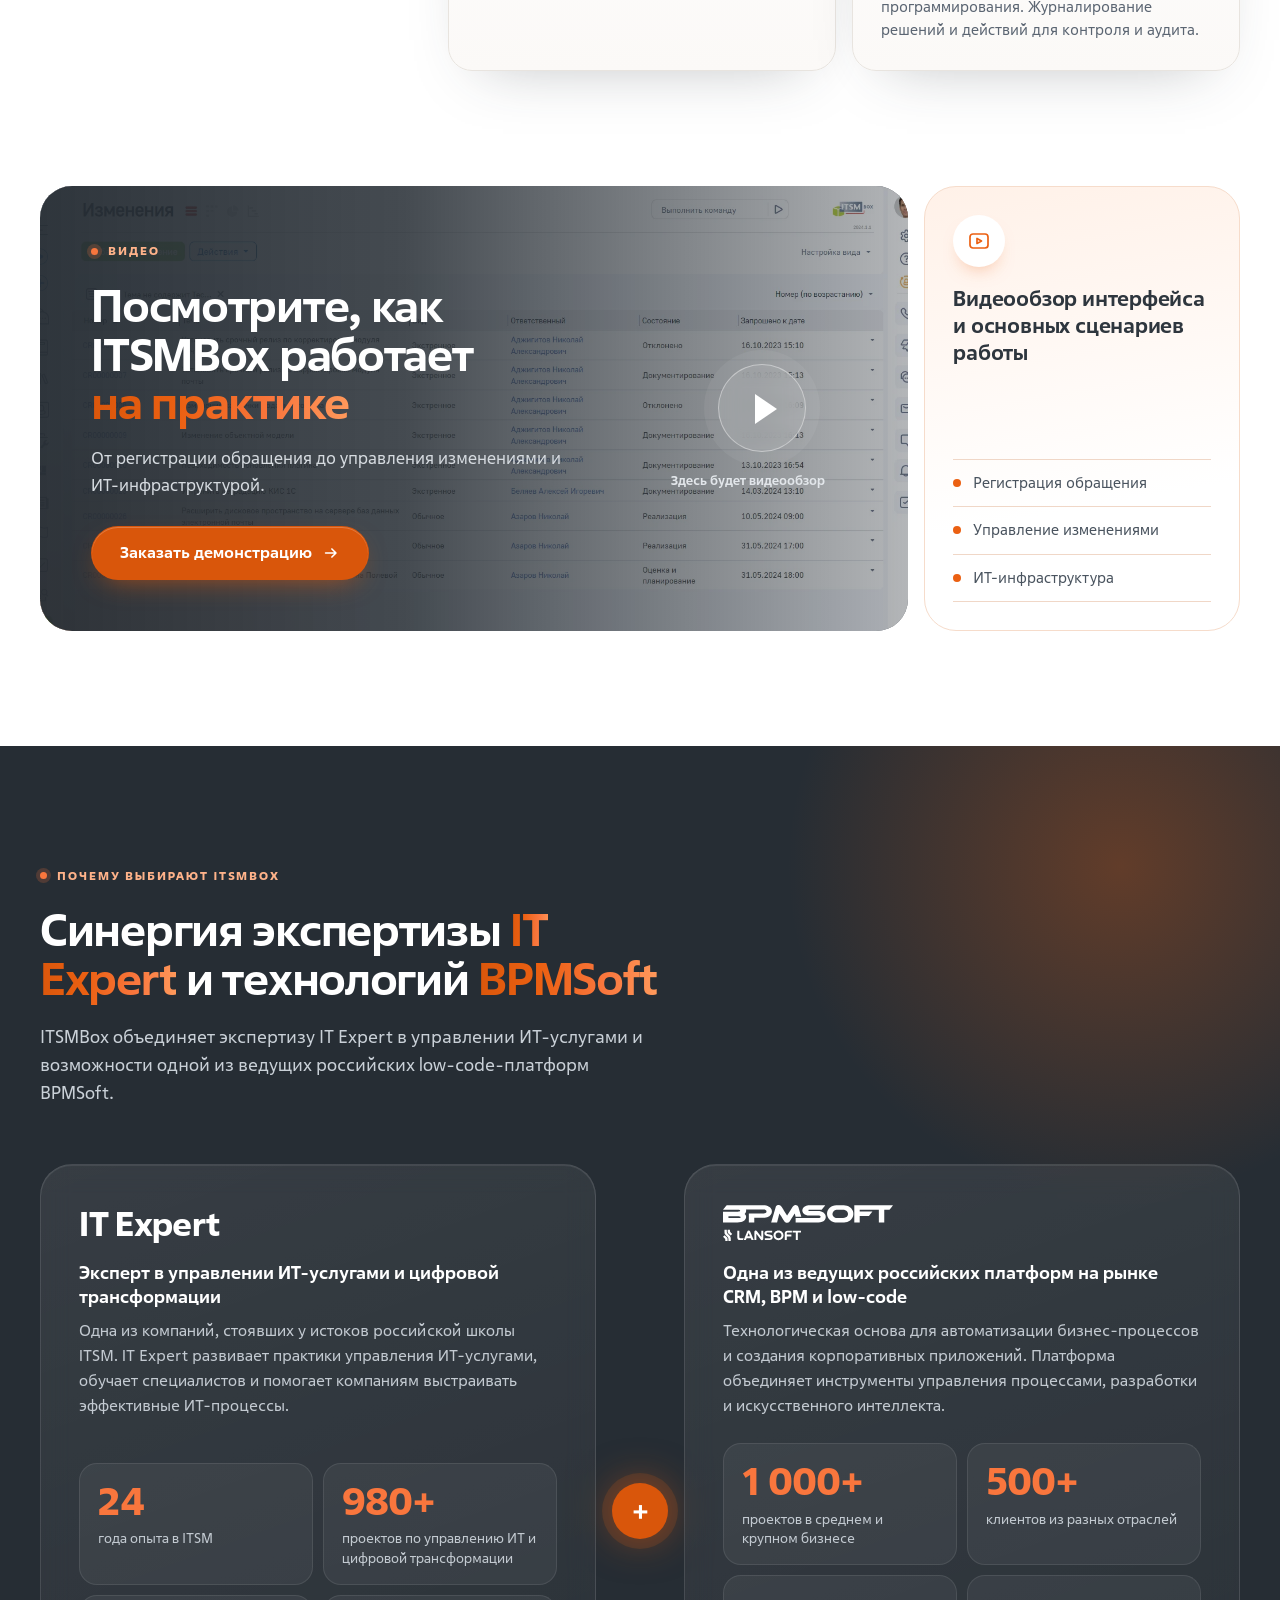
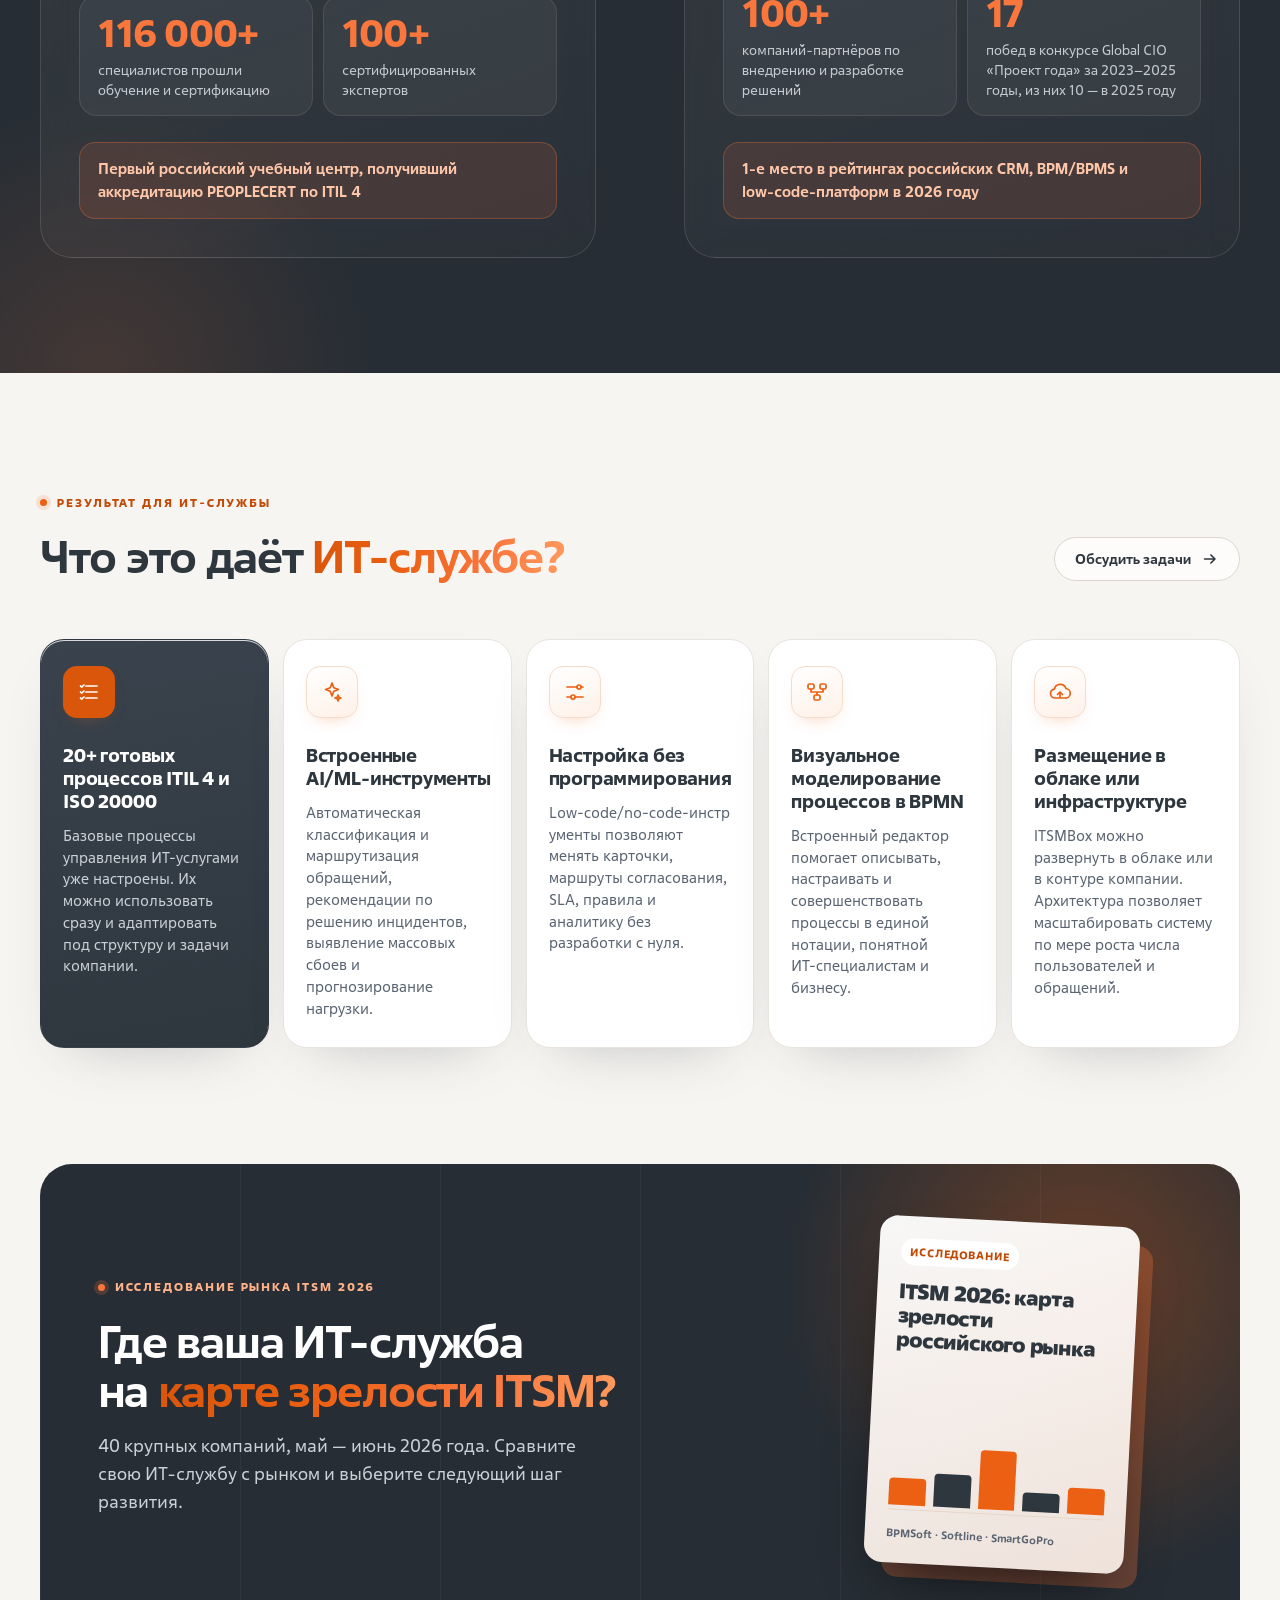
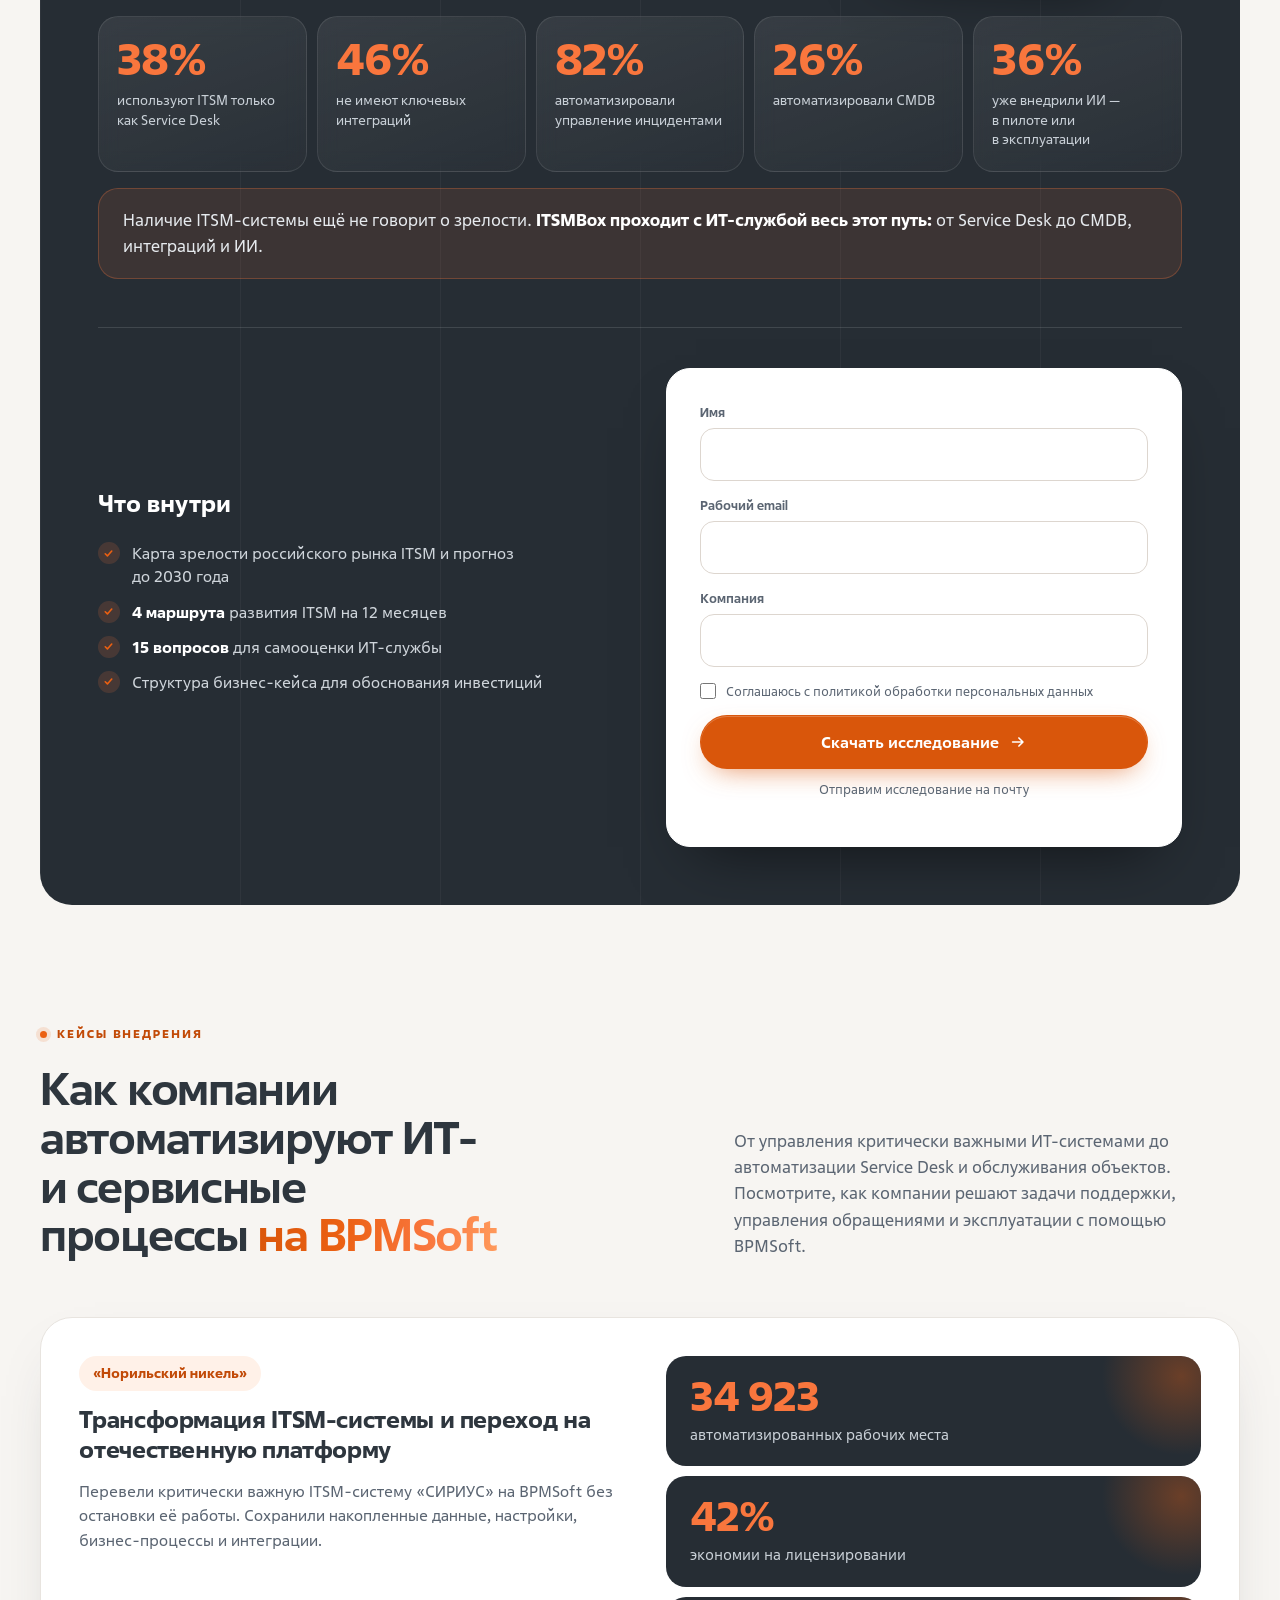
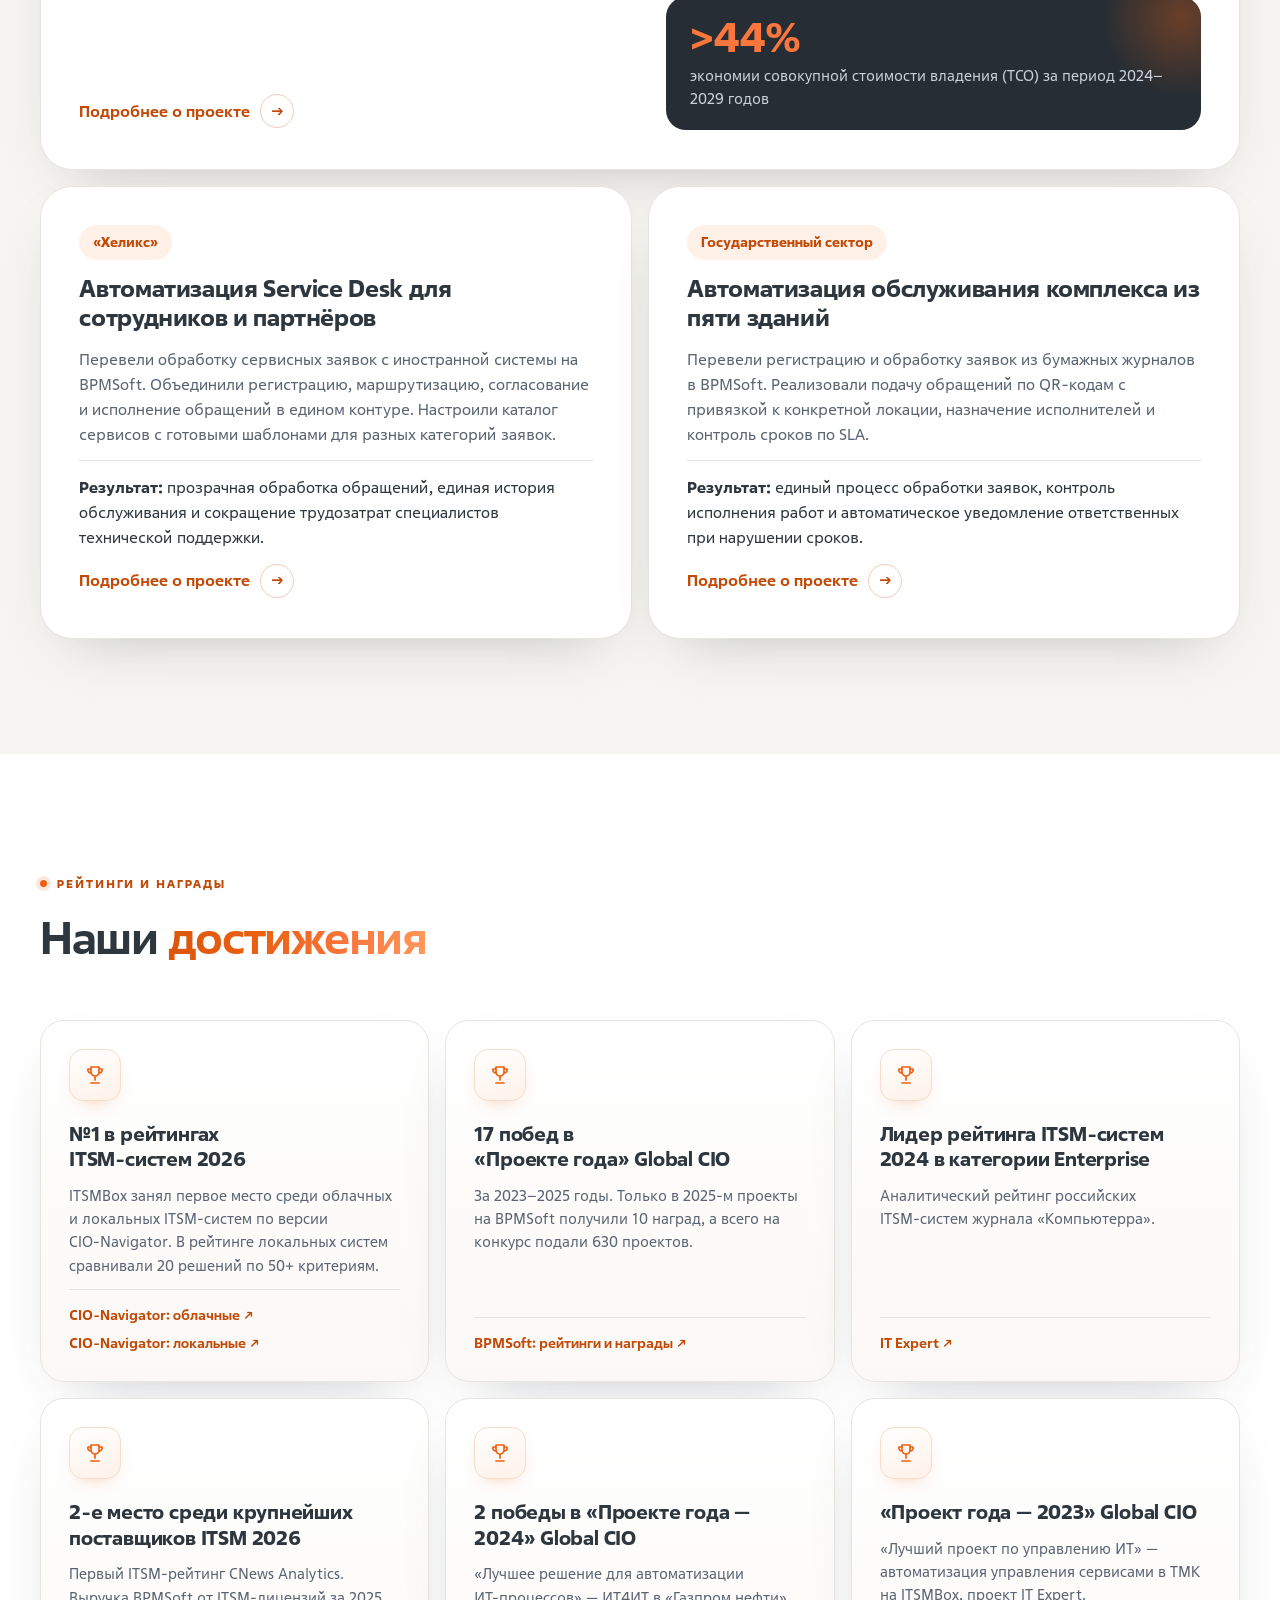
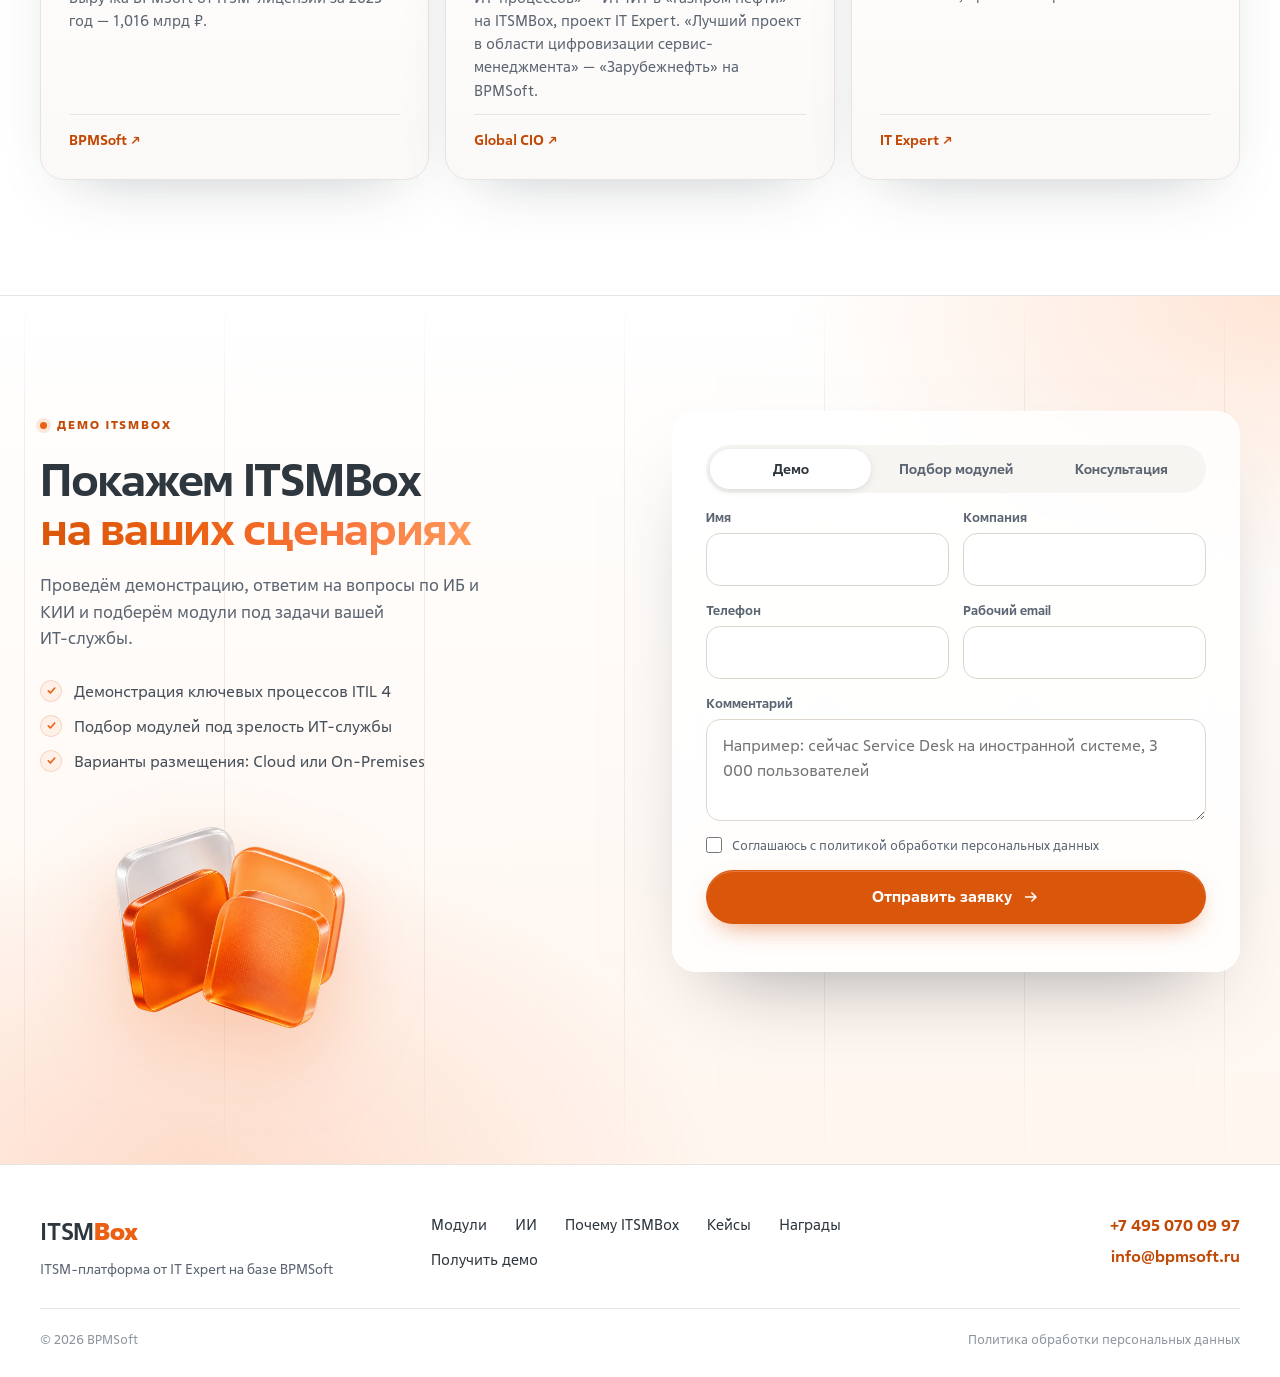
==== commit d88a6e2c: "Hero: add since 2002 Co-authored-by: Perplexity <noreply@perplexity.ai>" ====
--- a/index.html
+++ b/index.html
@@ -46,7 +46,7 @@
       <h1 id="hero-title" class="hero__title reveal">ITSM&#8209;платформа, которая <span class="grad">растёт вместе с&nbsp;ИТ&#8209;службой</span></h1>
       <p class="hero__lead reveal">От Service Desk до управления ИТ&#8209;услугами, активами и&nbsp;конфигурациями на&nbsp;единой AI&#8209;driven low&#8209;code&#8209;платформе</p>
       <ul class="checks reveal">
-        <li><strong>20+</strong> готовых процессов ITIL&nbsp;4 от IT Expert, одного из основателей российской школы ITSM</li>
+        <li><strong>20+</strong> готовых процессов ITIL&nbsp;4 от IT Expert, одного из основателей российской школы ITSM с&nbsp;2002одного из основателей российской школы ITSM</li>nbsp;года</li>
         <li>Low&#8209;code&#8209;платформа со встроенными AI/ML&#8209;инструментами</li>
         <li>Отказоустойчивость и соответствие требованиям ИБ и КИИ</li>
       </ul>
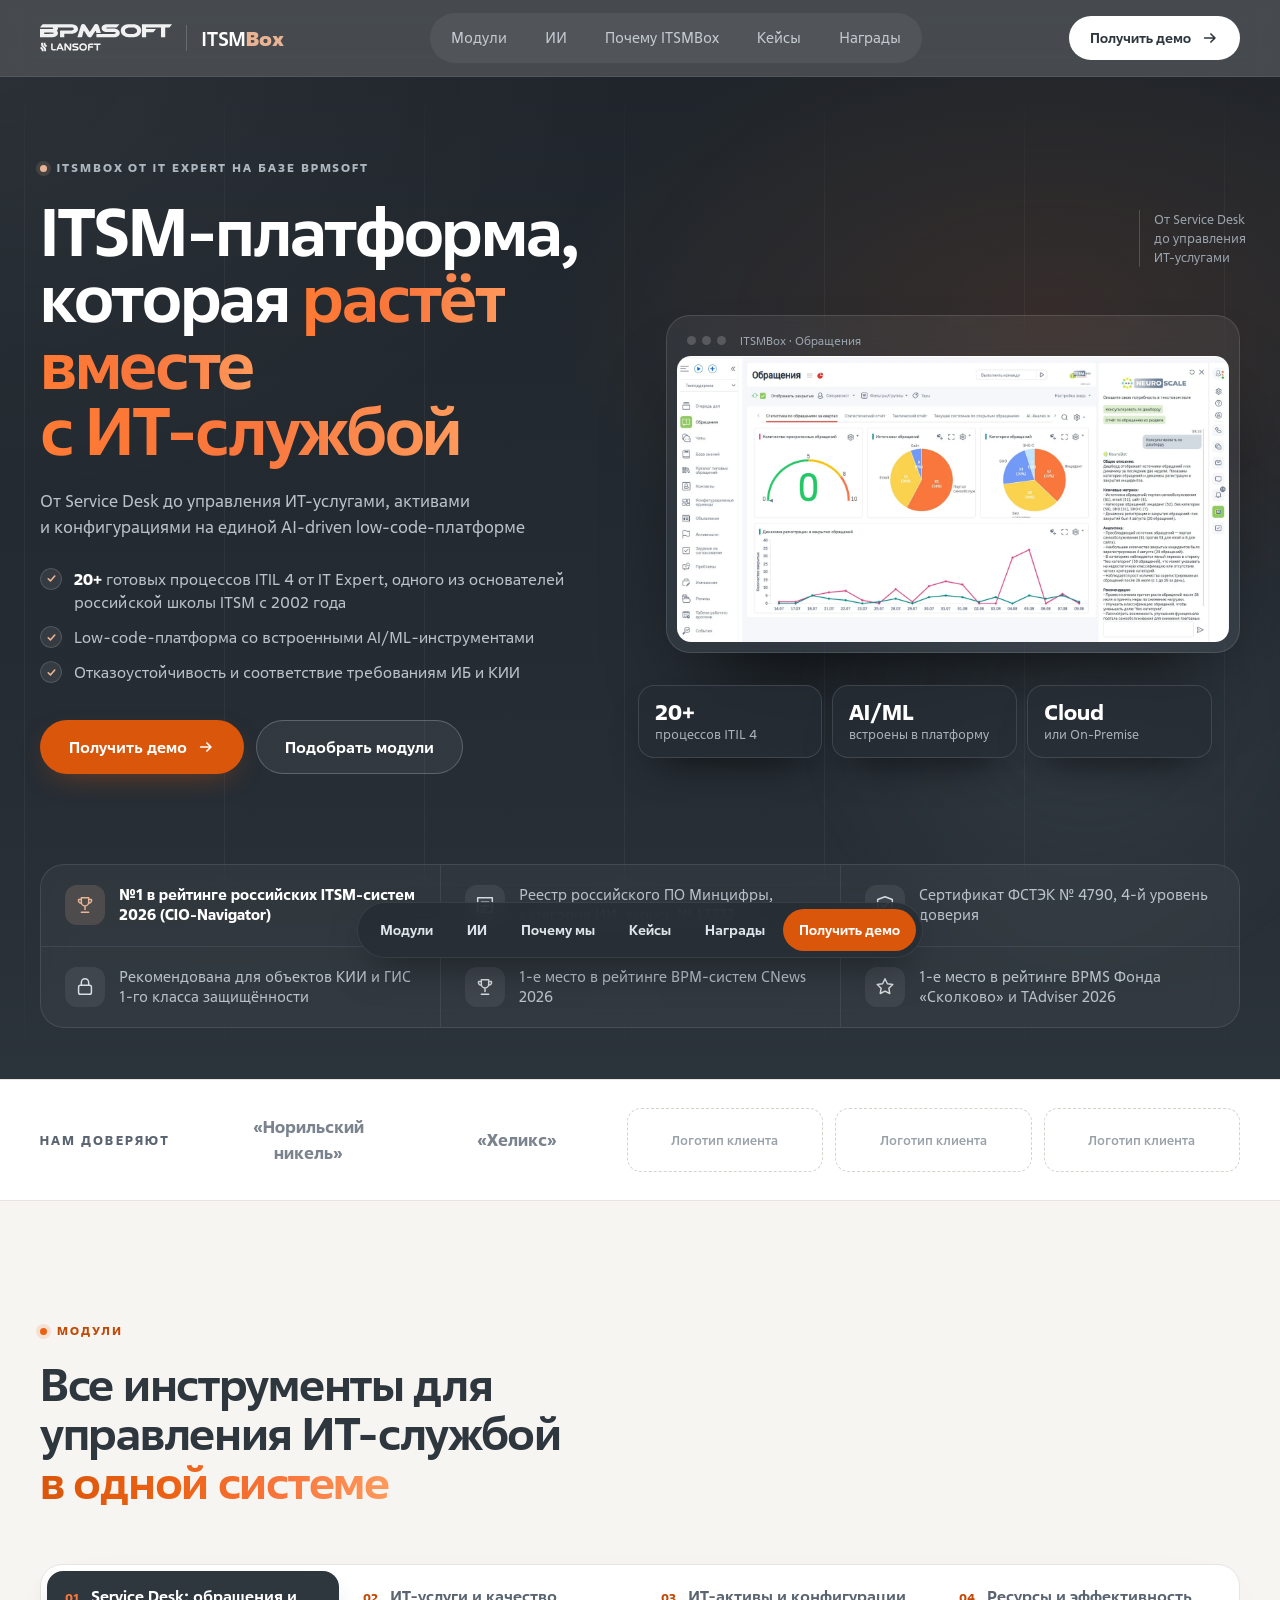
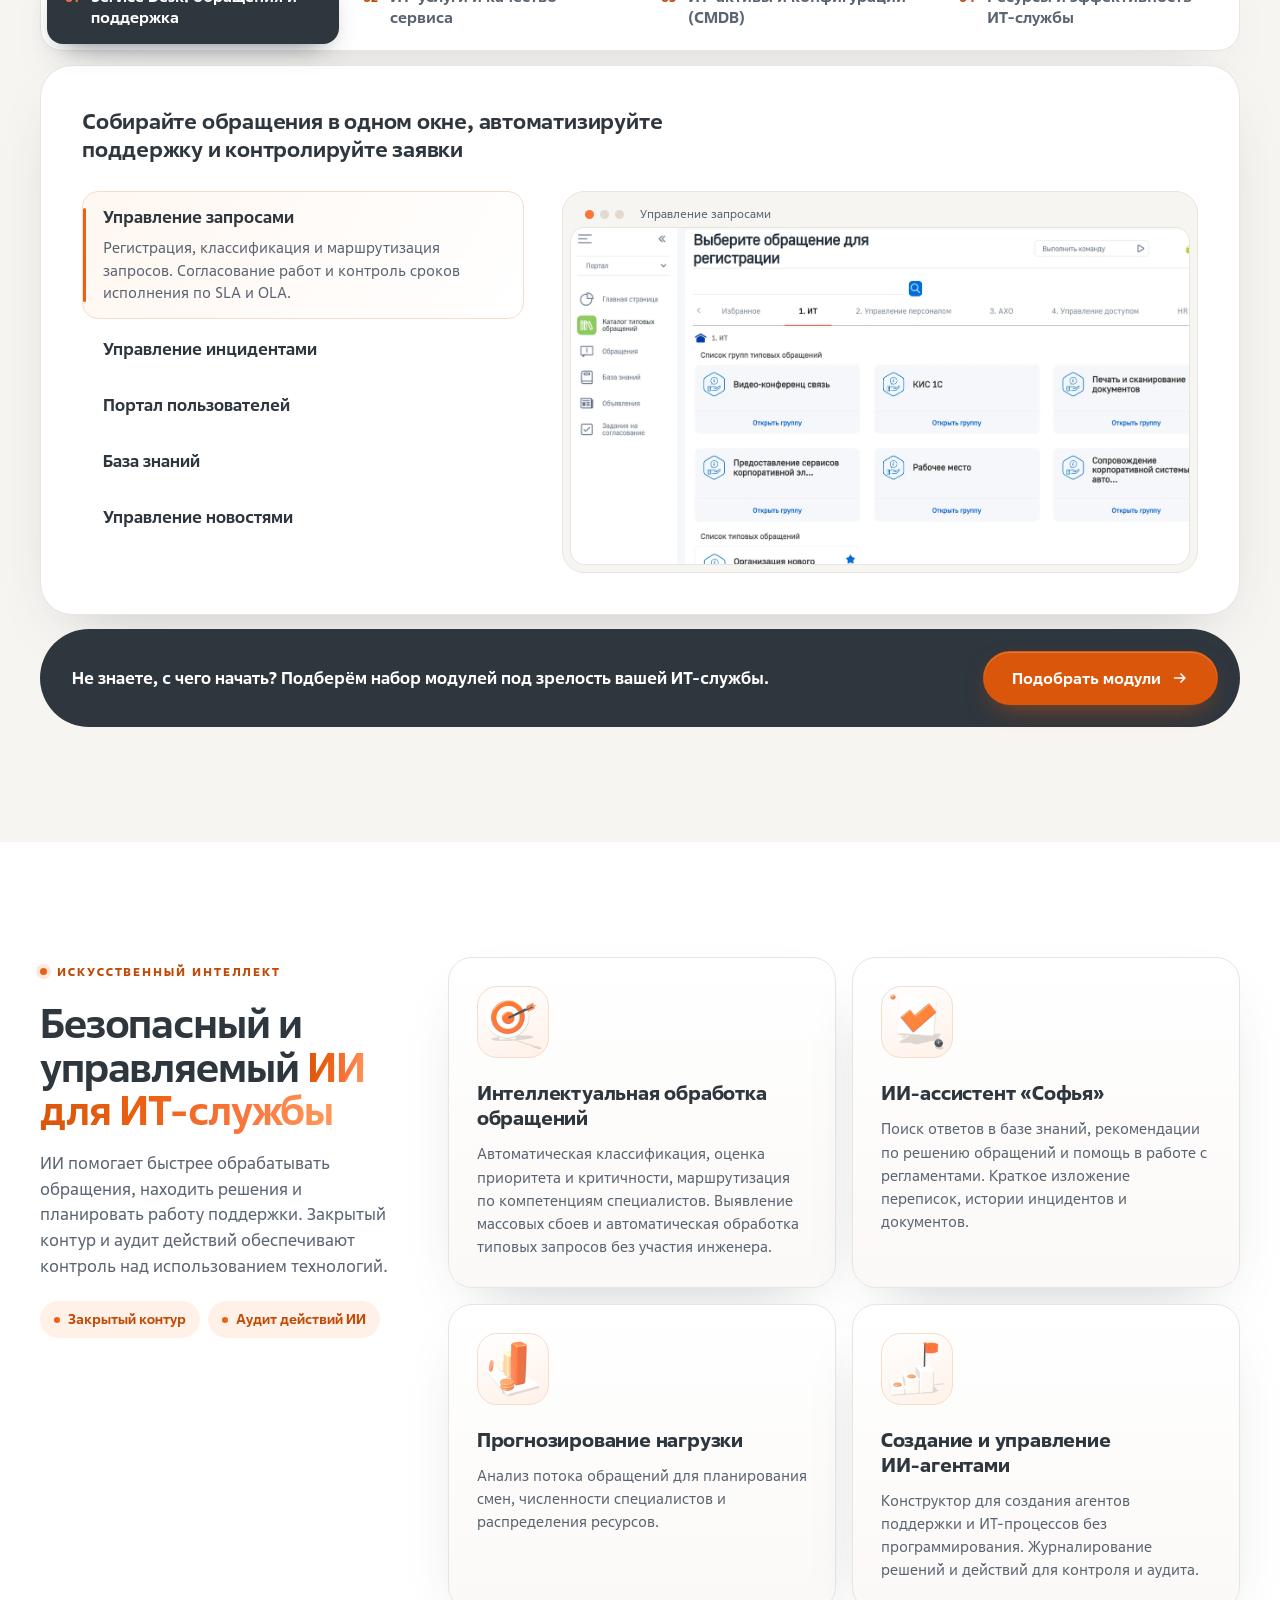
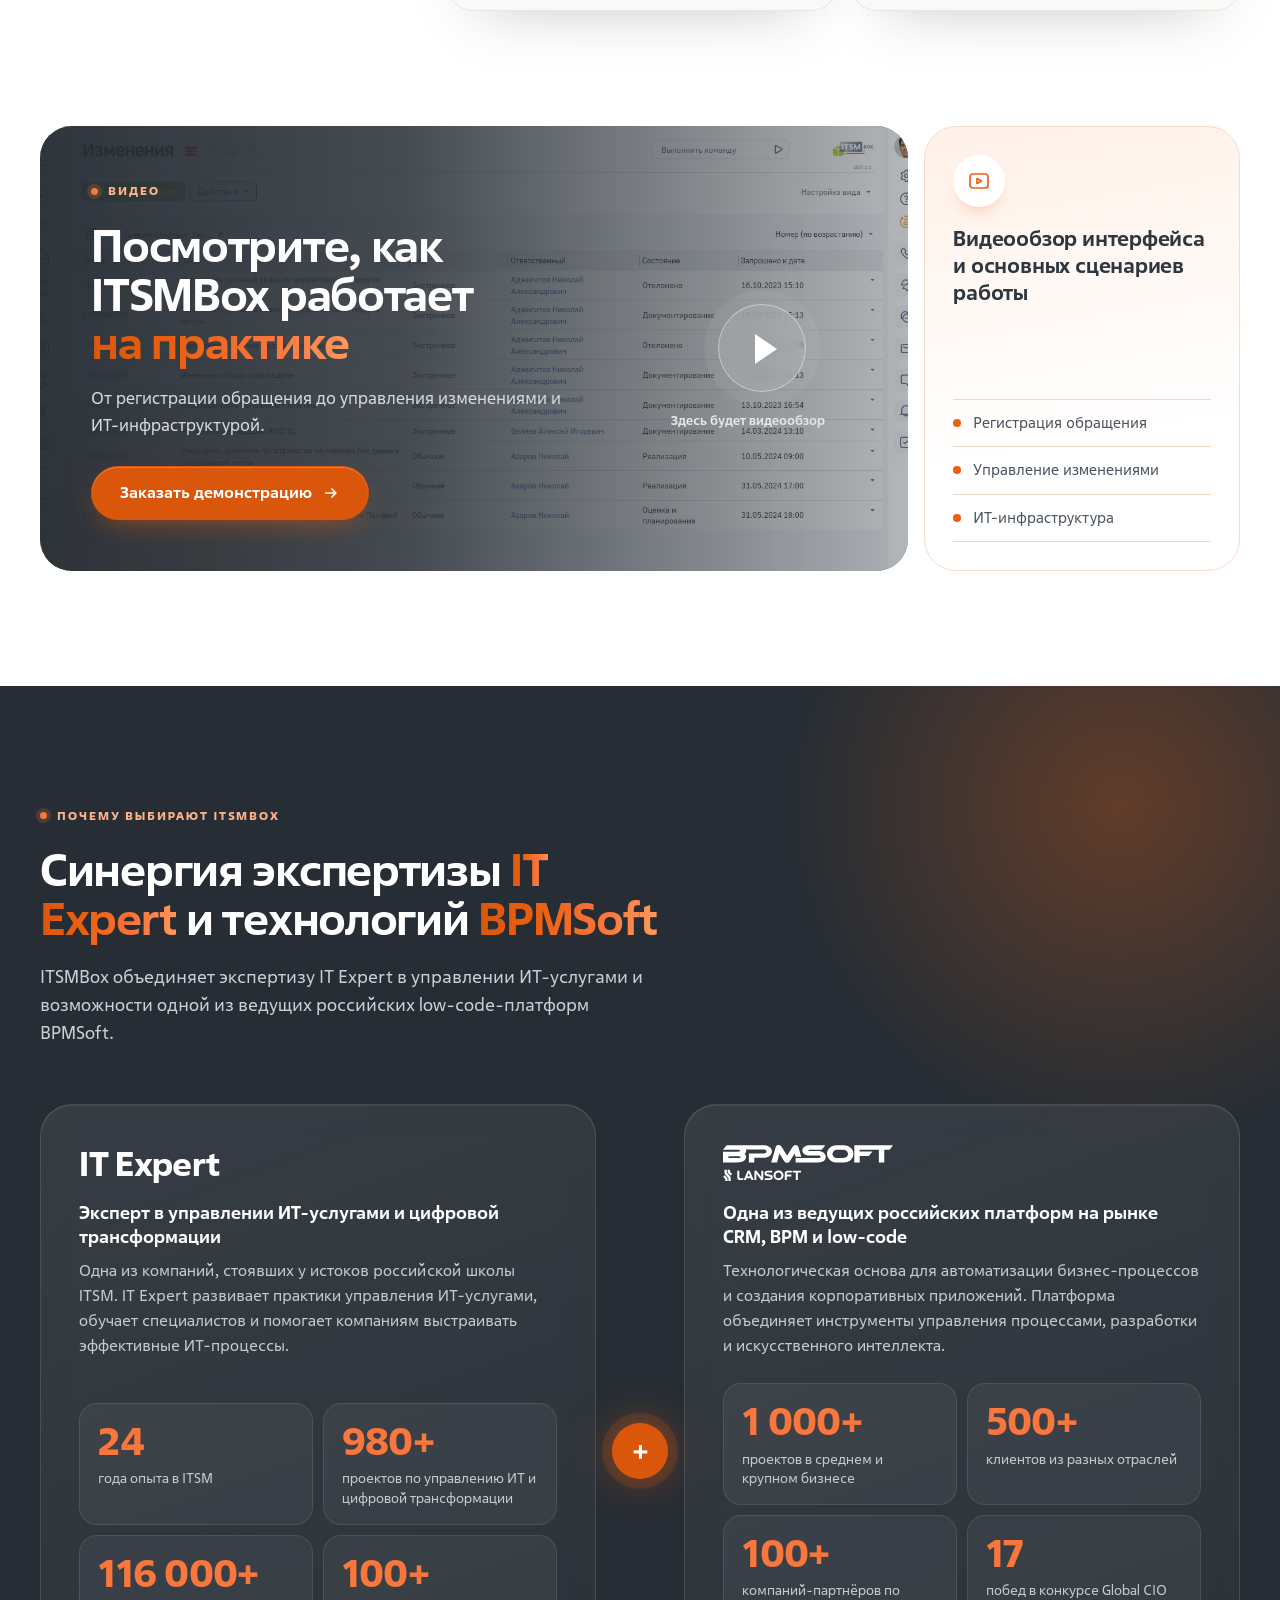
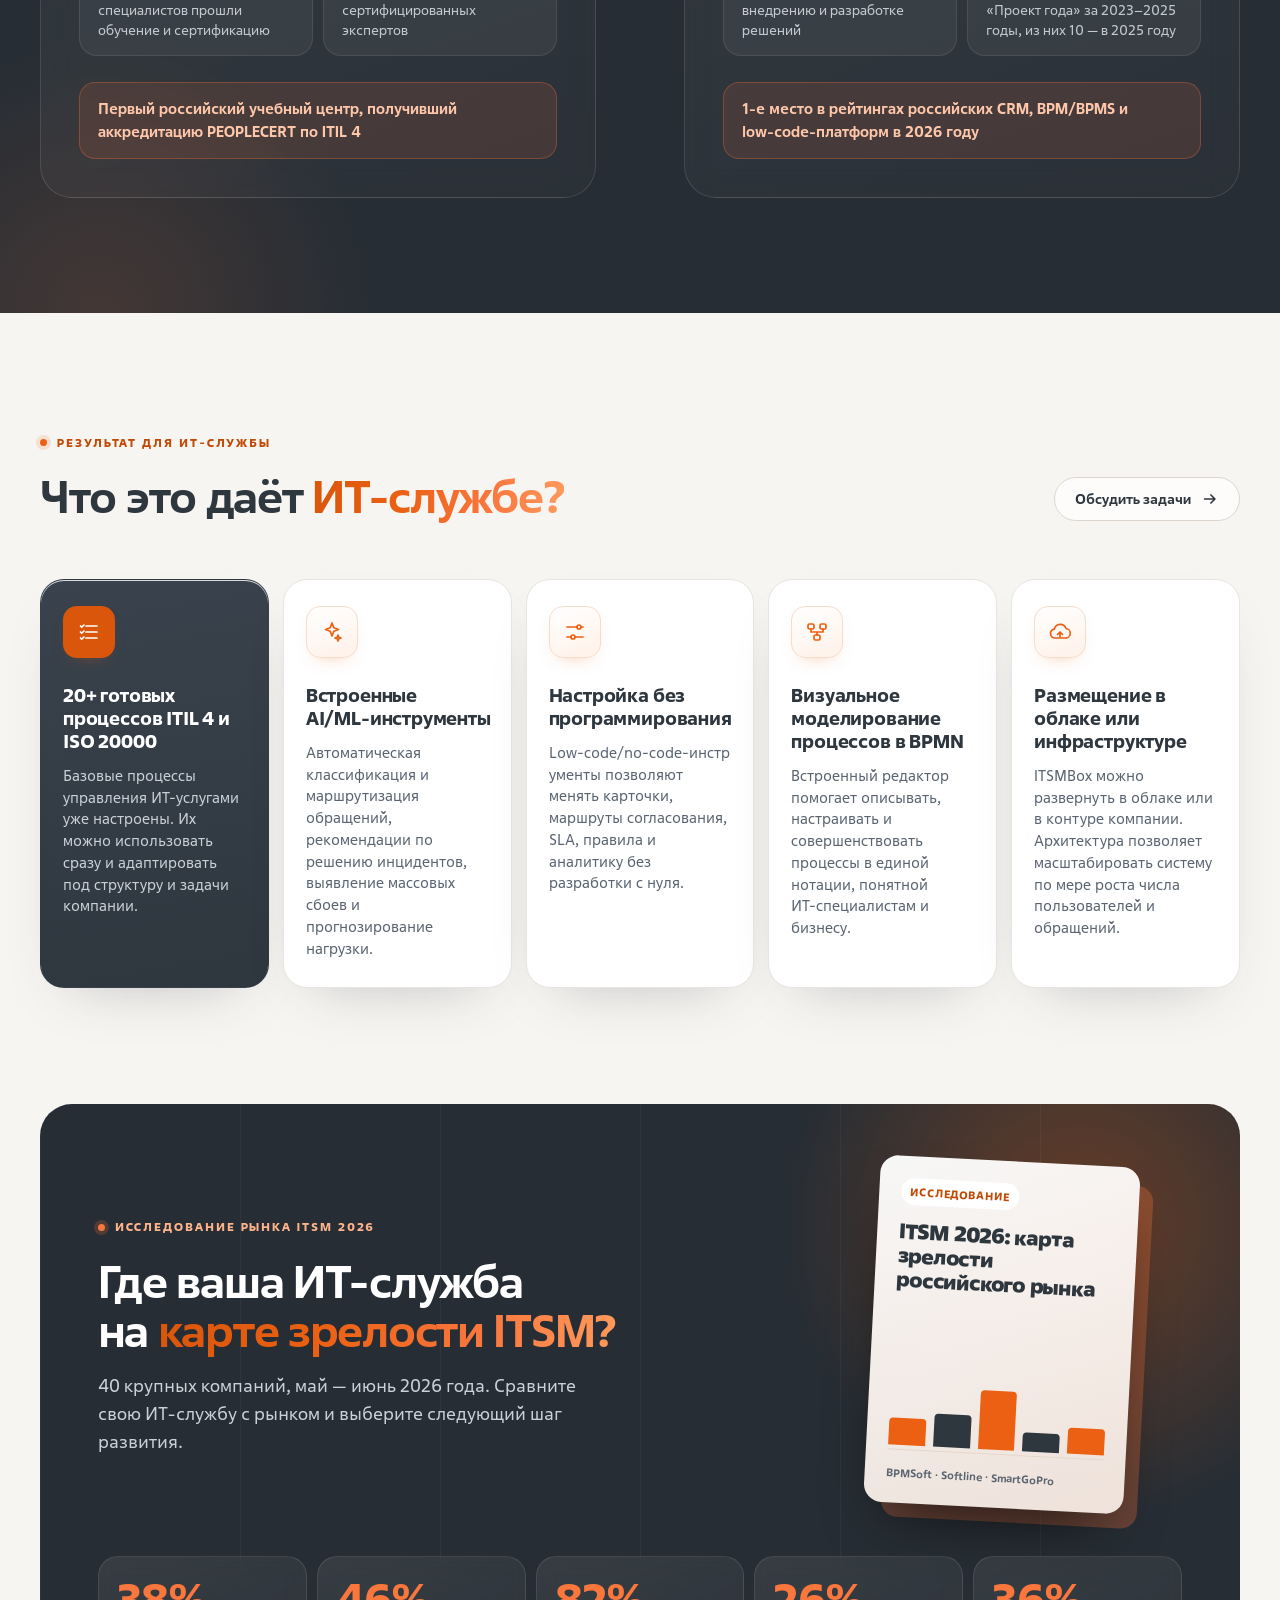
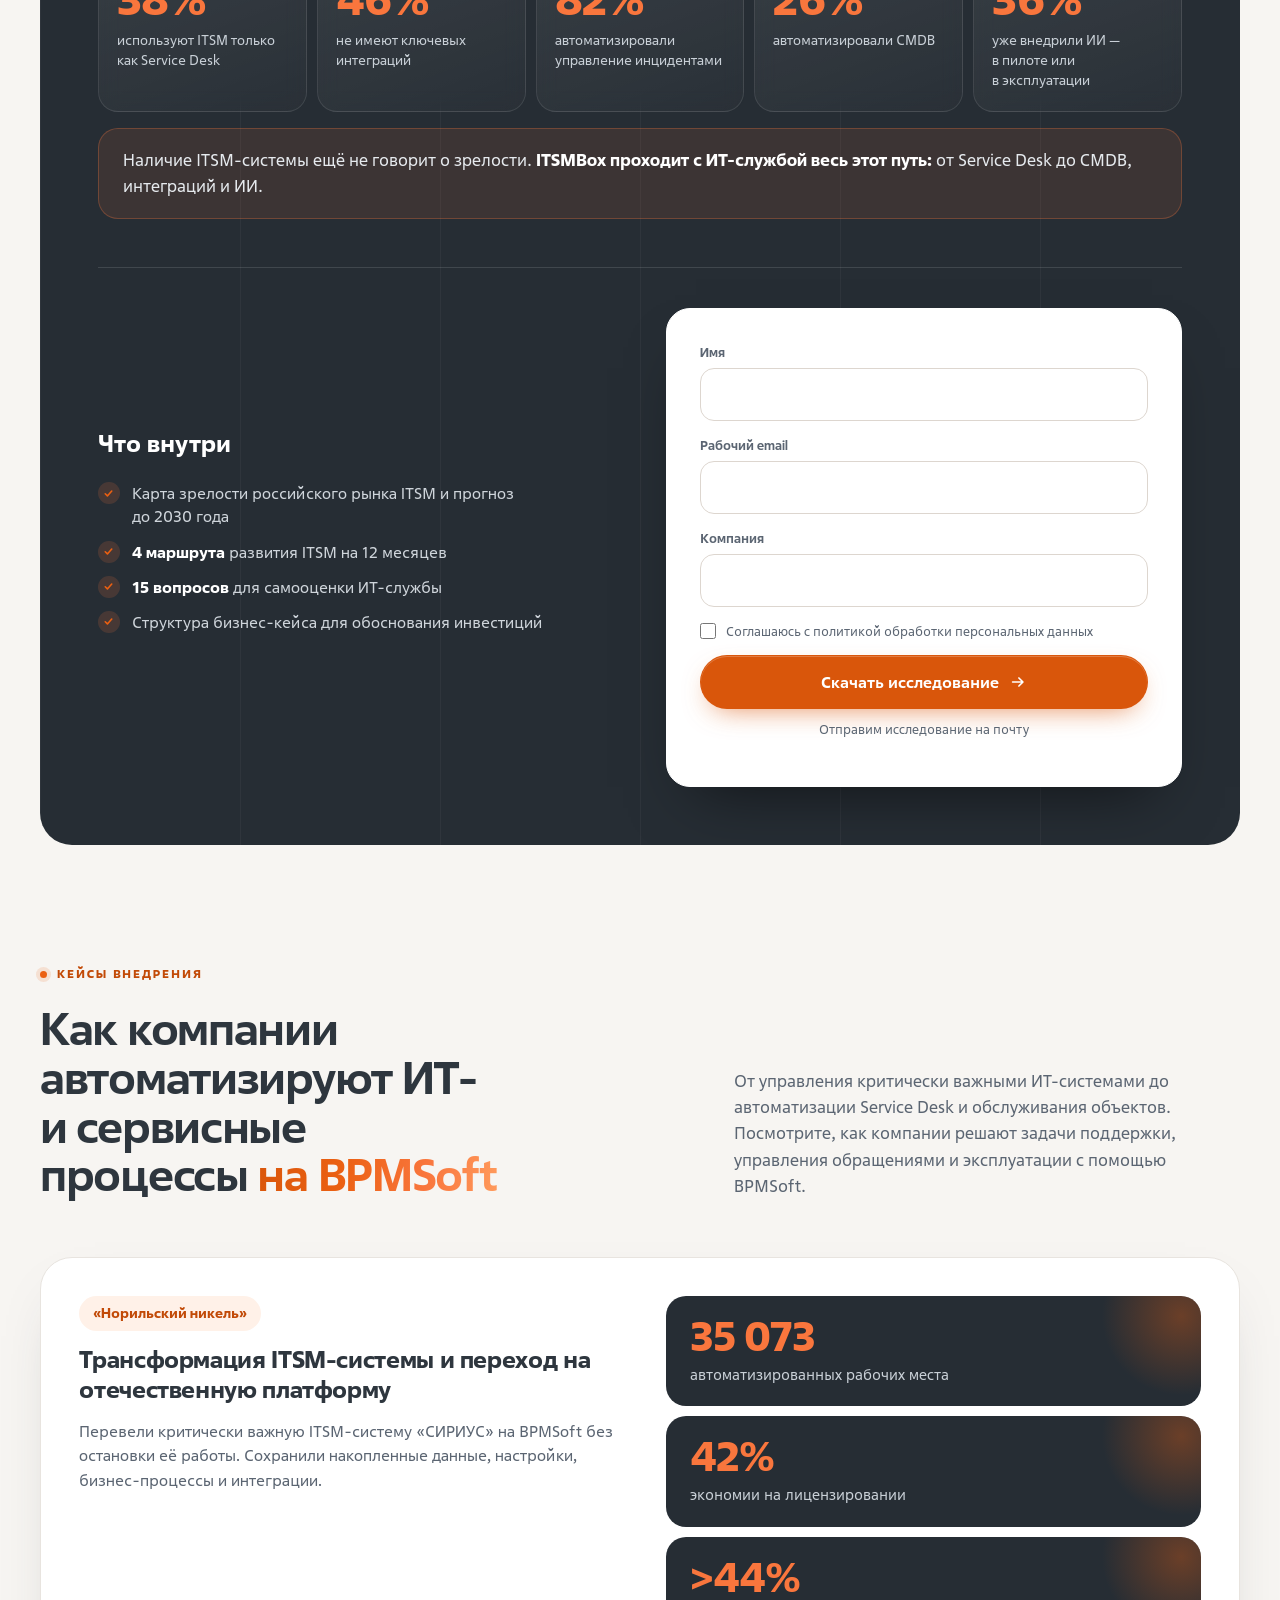
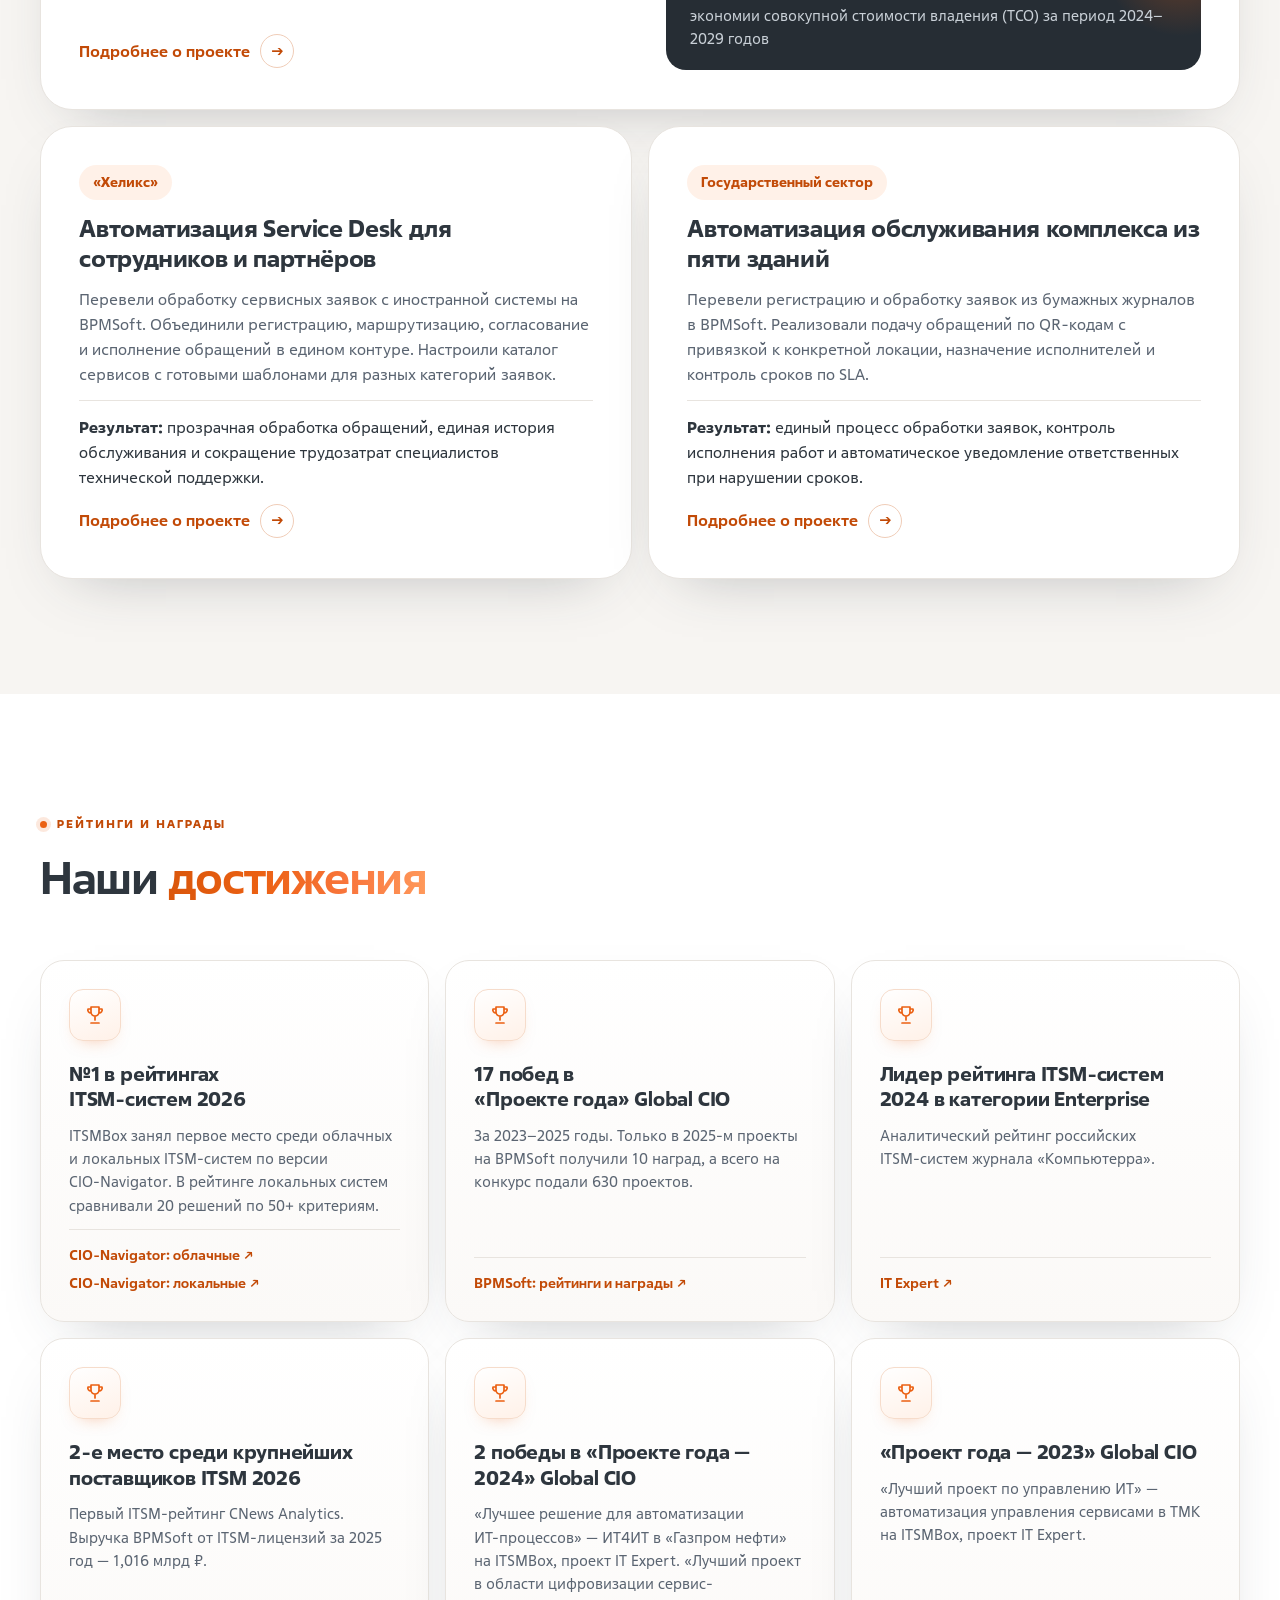
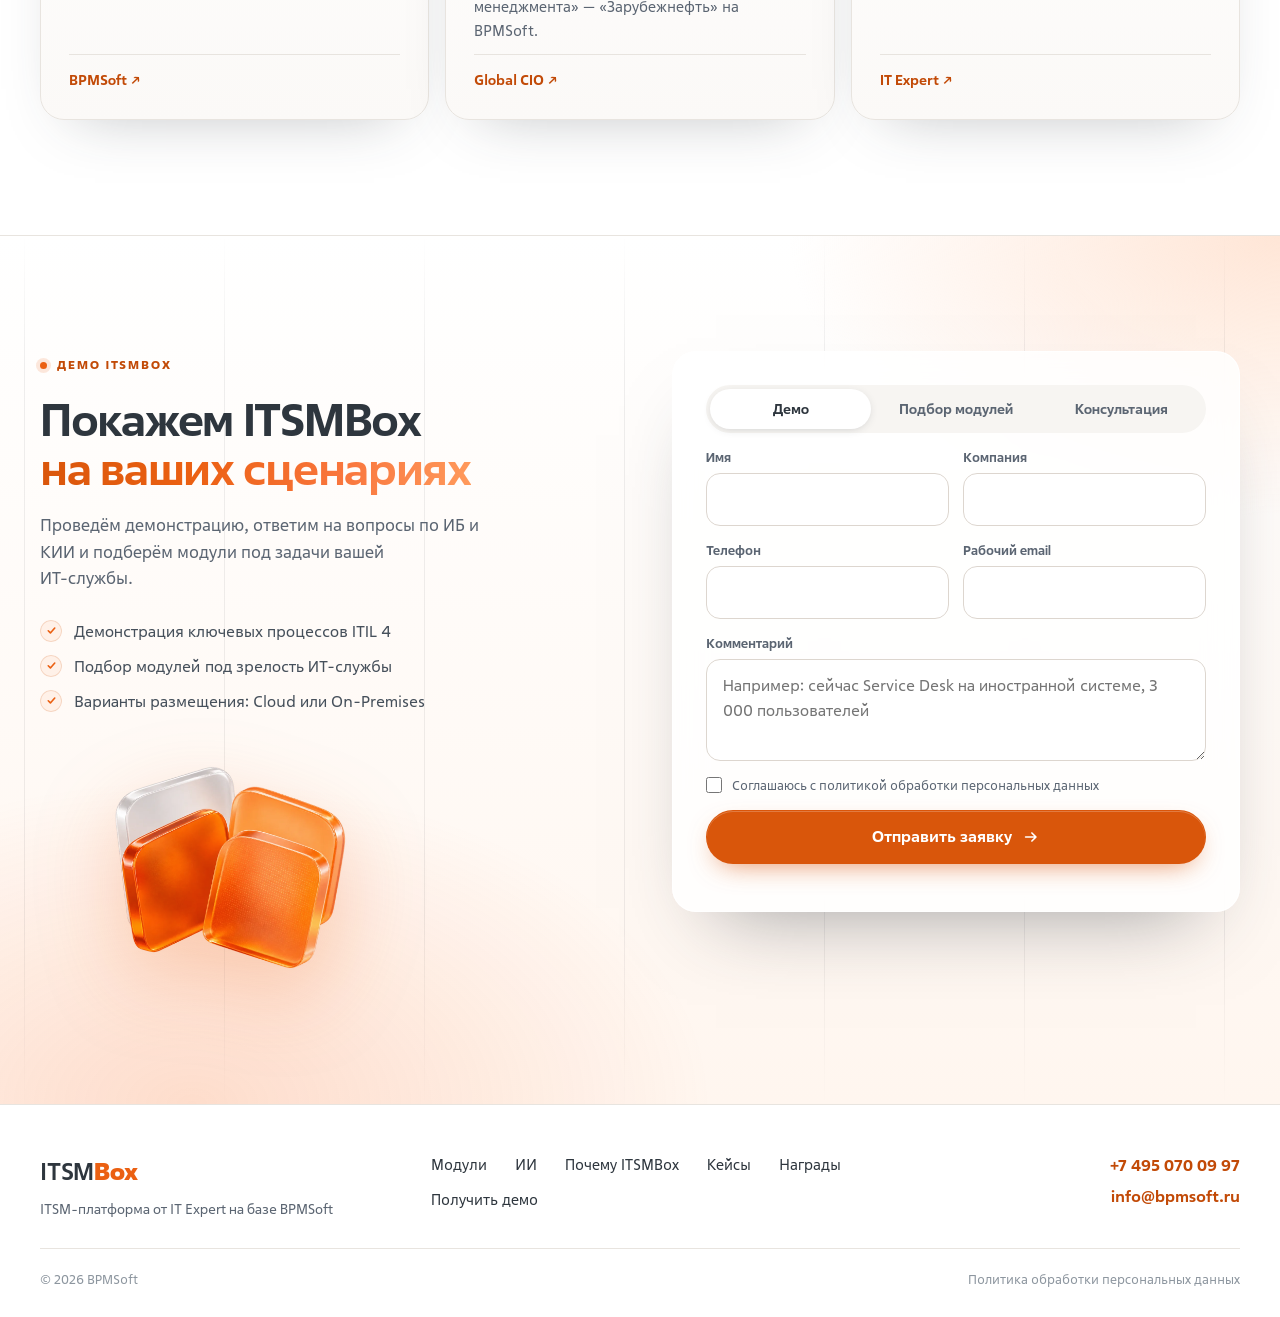
==== commit 46e72b5a: "Hero: fix ITIL 4 line Co-authored-by: Perplexity <noreply@perplexity.ai>" ====
--- a/index.html
+++ b/index.html
@@ -46,7 +46,7 @@
       <h1 id="hero-title" class="hero__title reveal">ITSM&#8209;платформа, которая <span class="grad">растёт вместе с&nbsp;ИТ&#8209;службой</span></h1>
       <p class="hero__lead reveal">От Service Desk до управления ИТ&#8209;услугами, активами и&nbsp;конфигурациями на&nbsp;единой AI&#8209;driven low&#8209;code&#8209;платформе</p>
       <ul class="checks reveal">
-        <li><strong>20+</strong> готовых процессов ITIL&nbsp;4 от IT Expert, одного из основателей российской школы ITSM с&nbsp;2002одного из основателей российской школы ITSM</li>nbsp;года</li>
+        <li><strong>20+</strong> готовых процессов ITIL&nbsp;4 от IT Expert, одного из основателей российской школы ITSM с&nbsp;2002&nbsp;года</li>
         <li>Low&#8209;code&#8209;платформа со встроенными AI/ML&#8209;инструментами</li>
         <li>Отказоустойчивость и соответствие требованиям ИБ и КИИ</li>
       </ul>
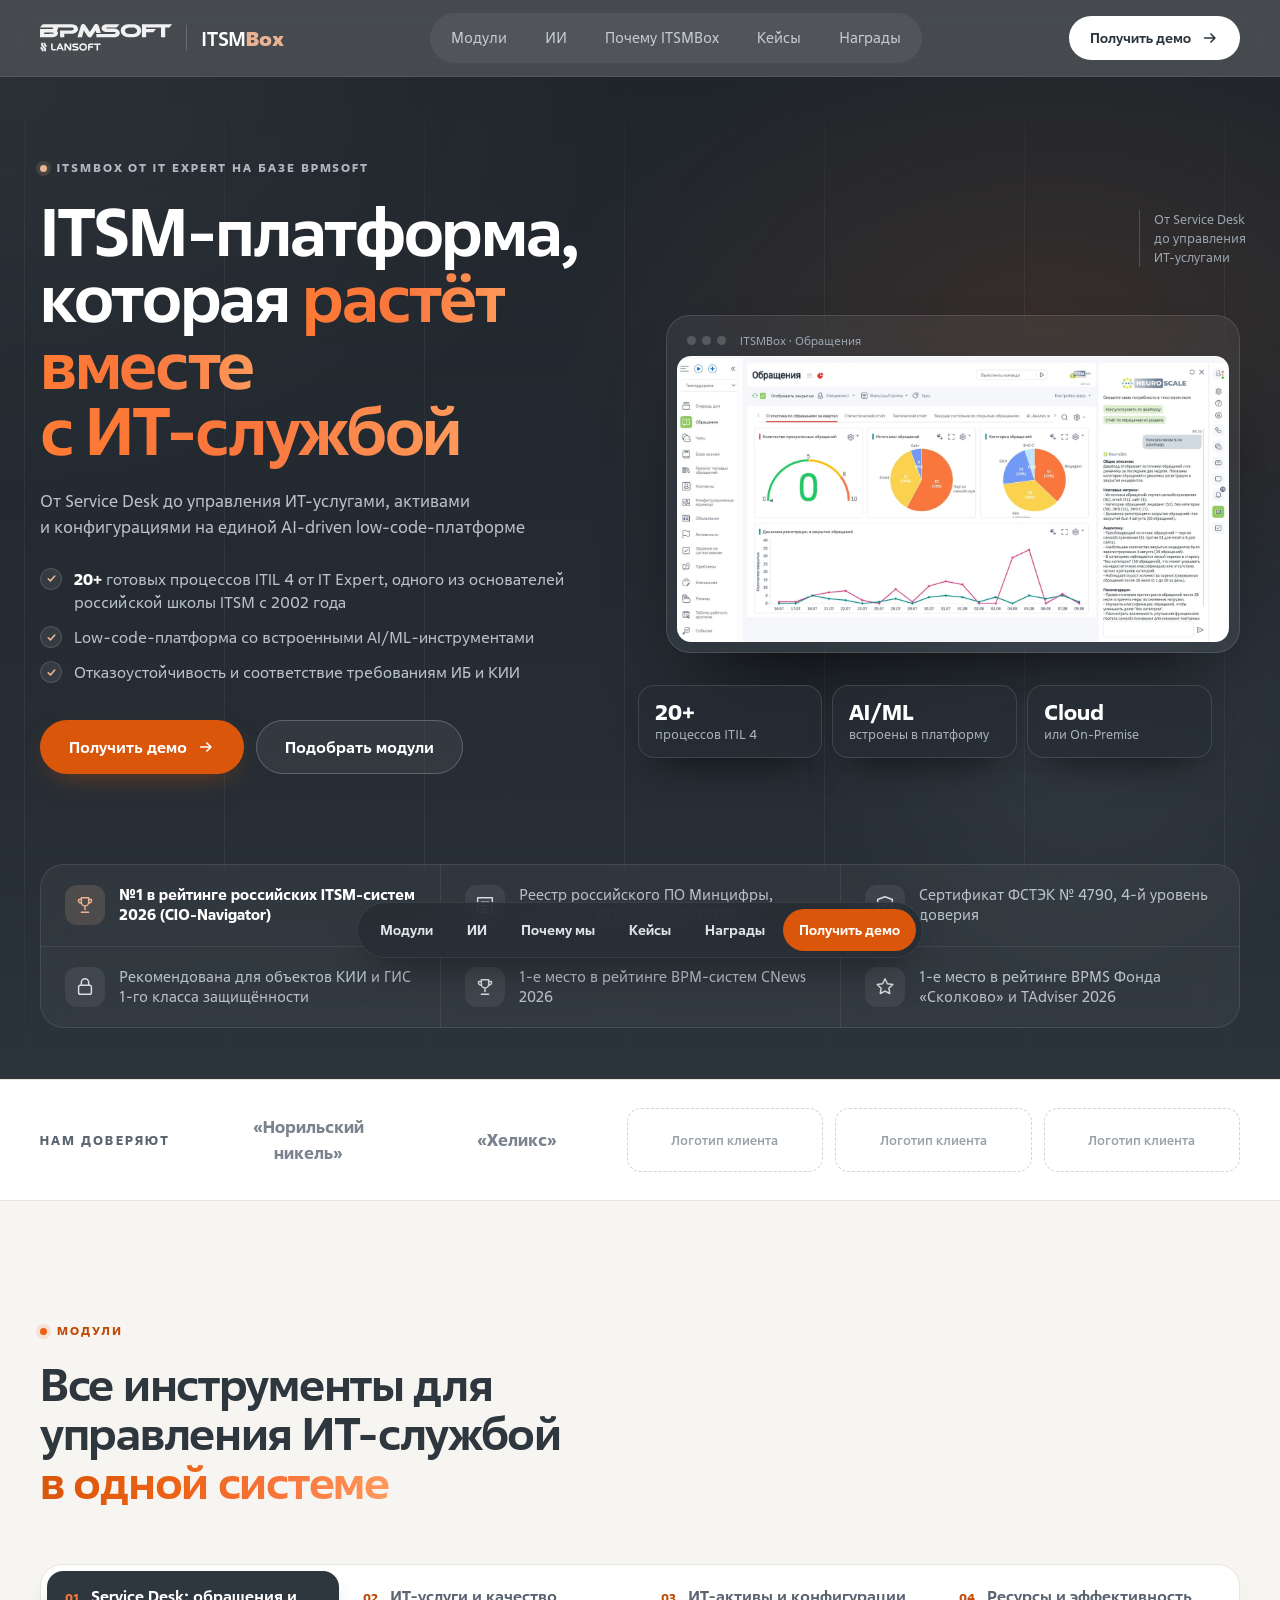
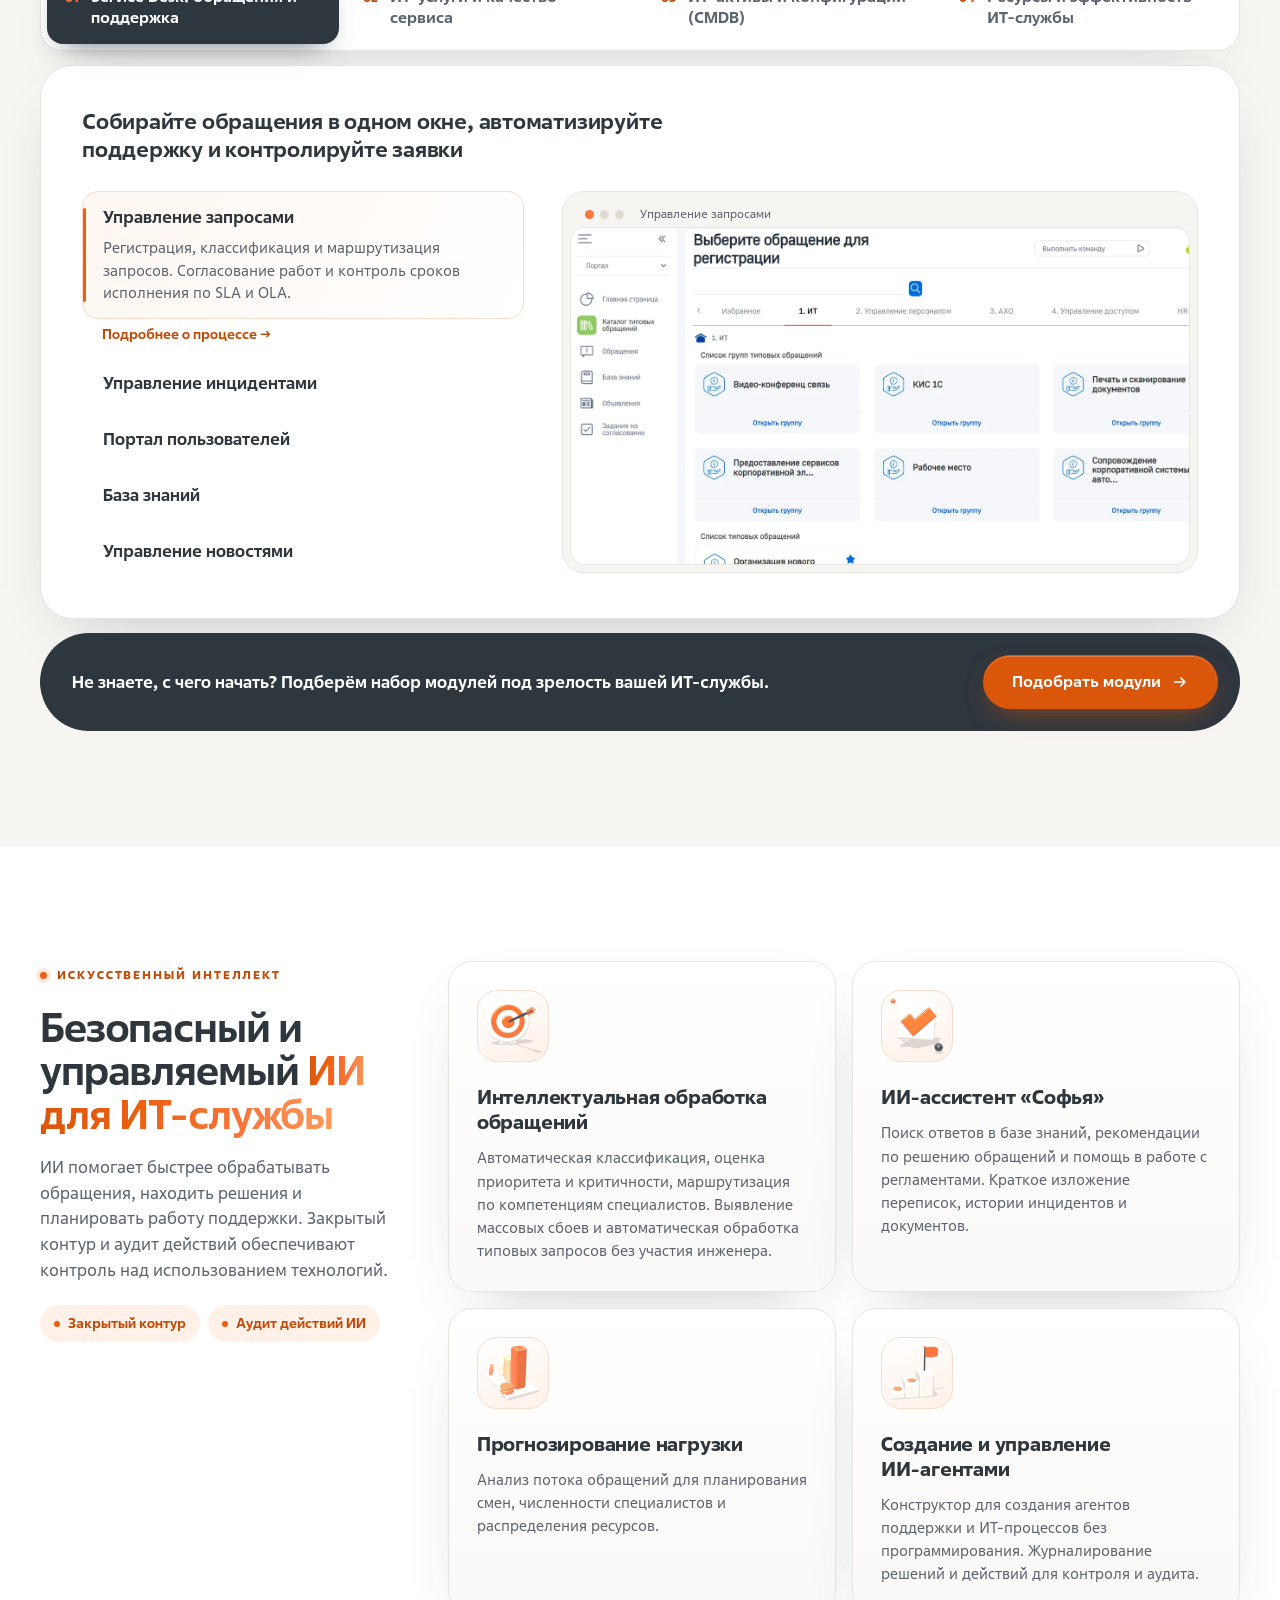
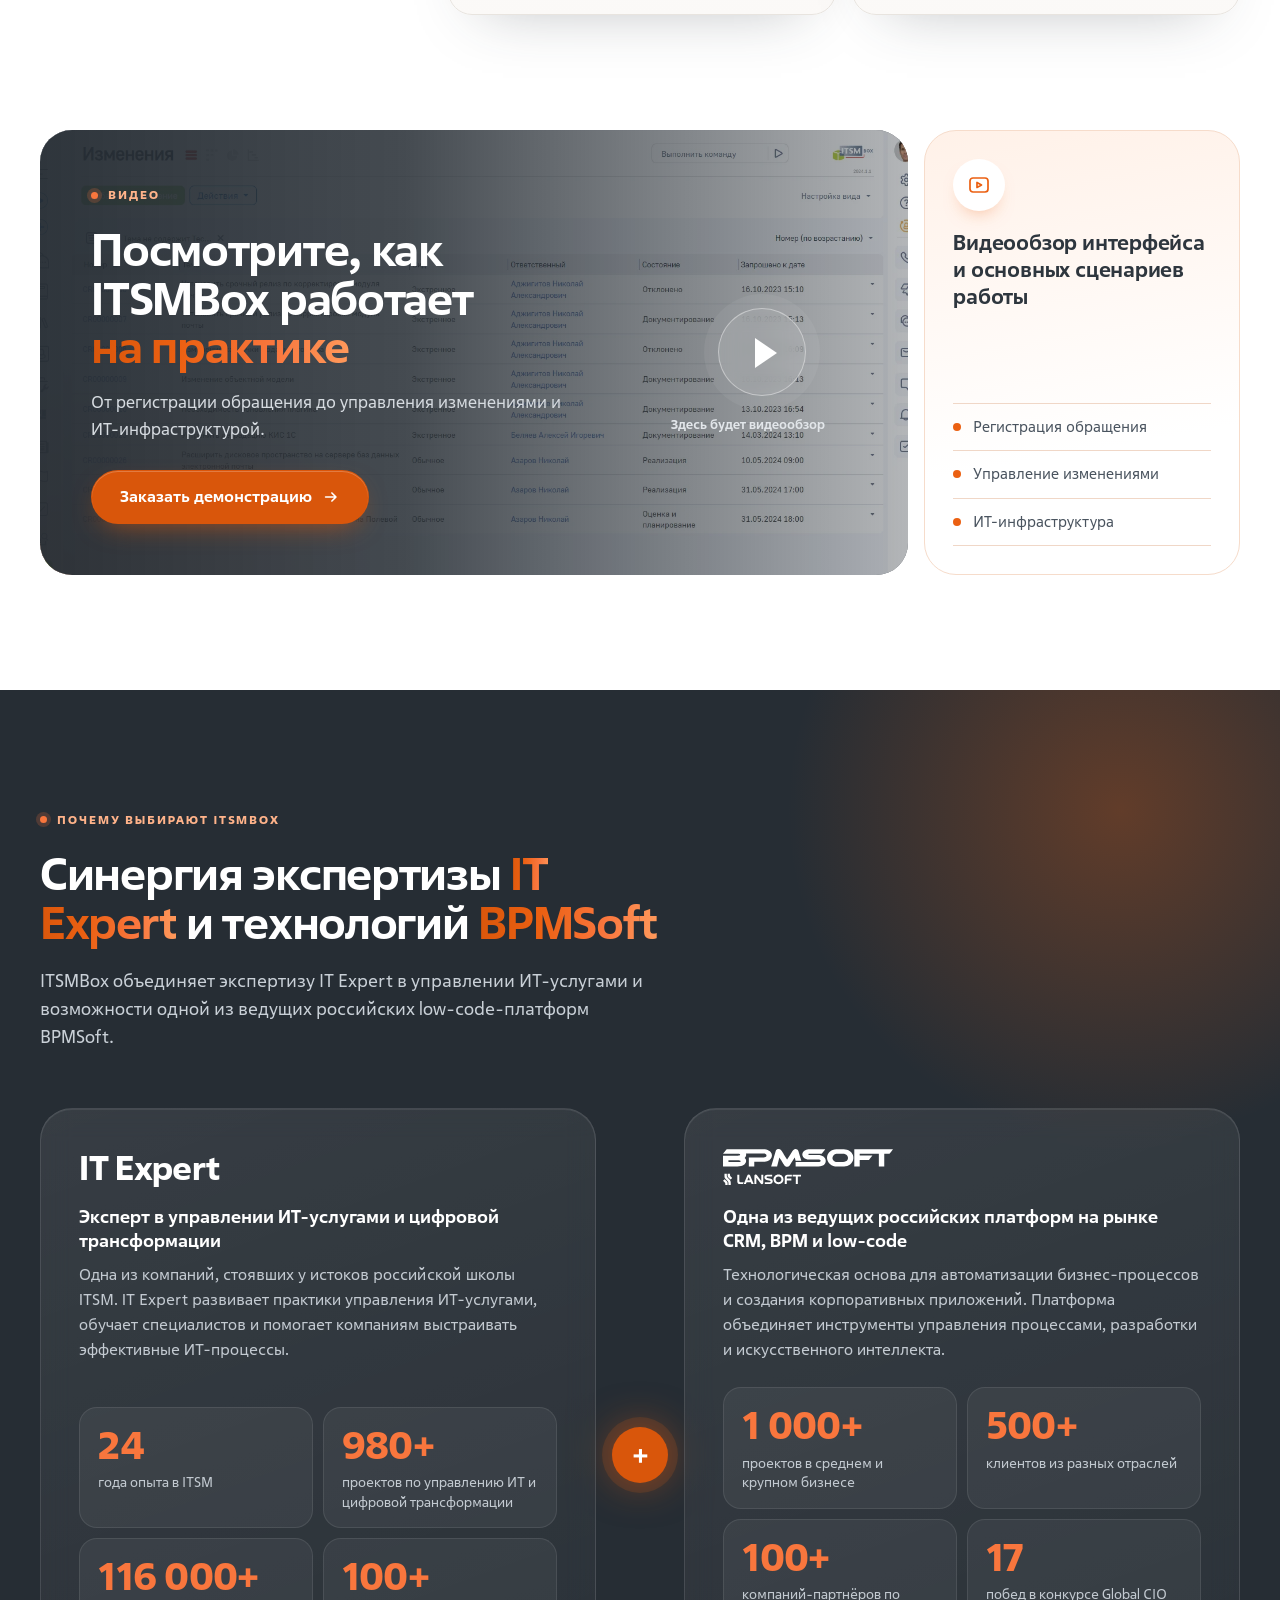
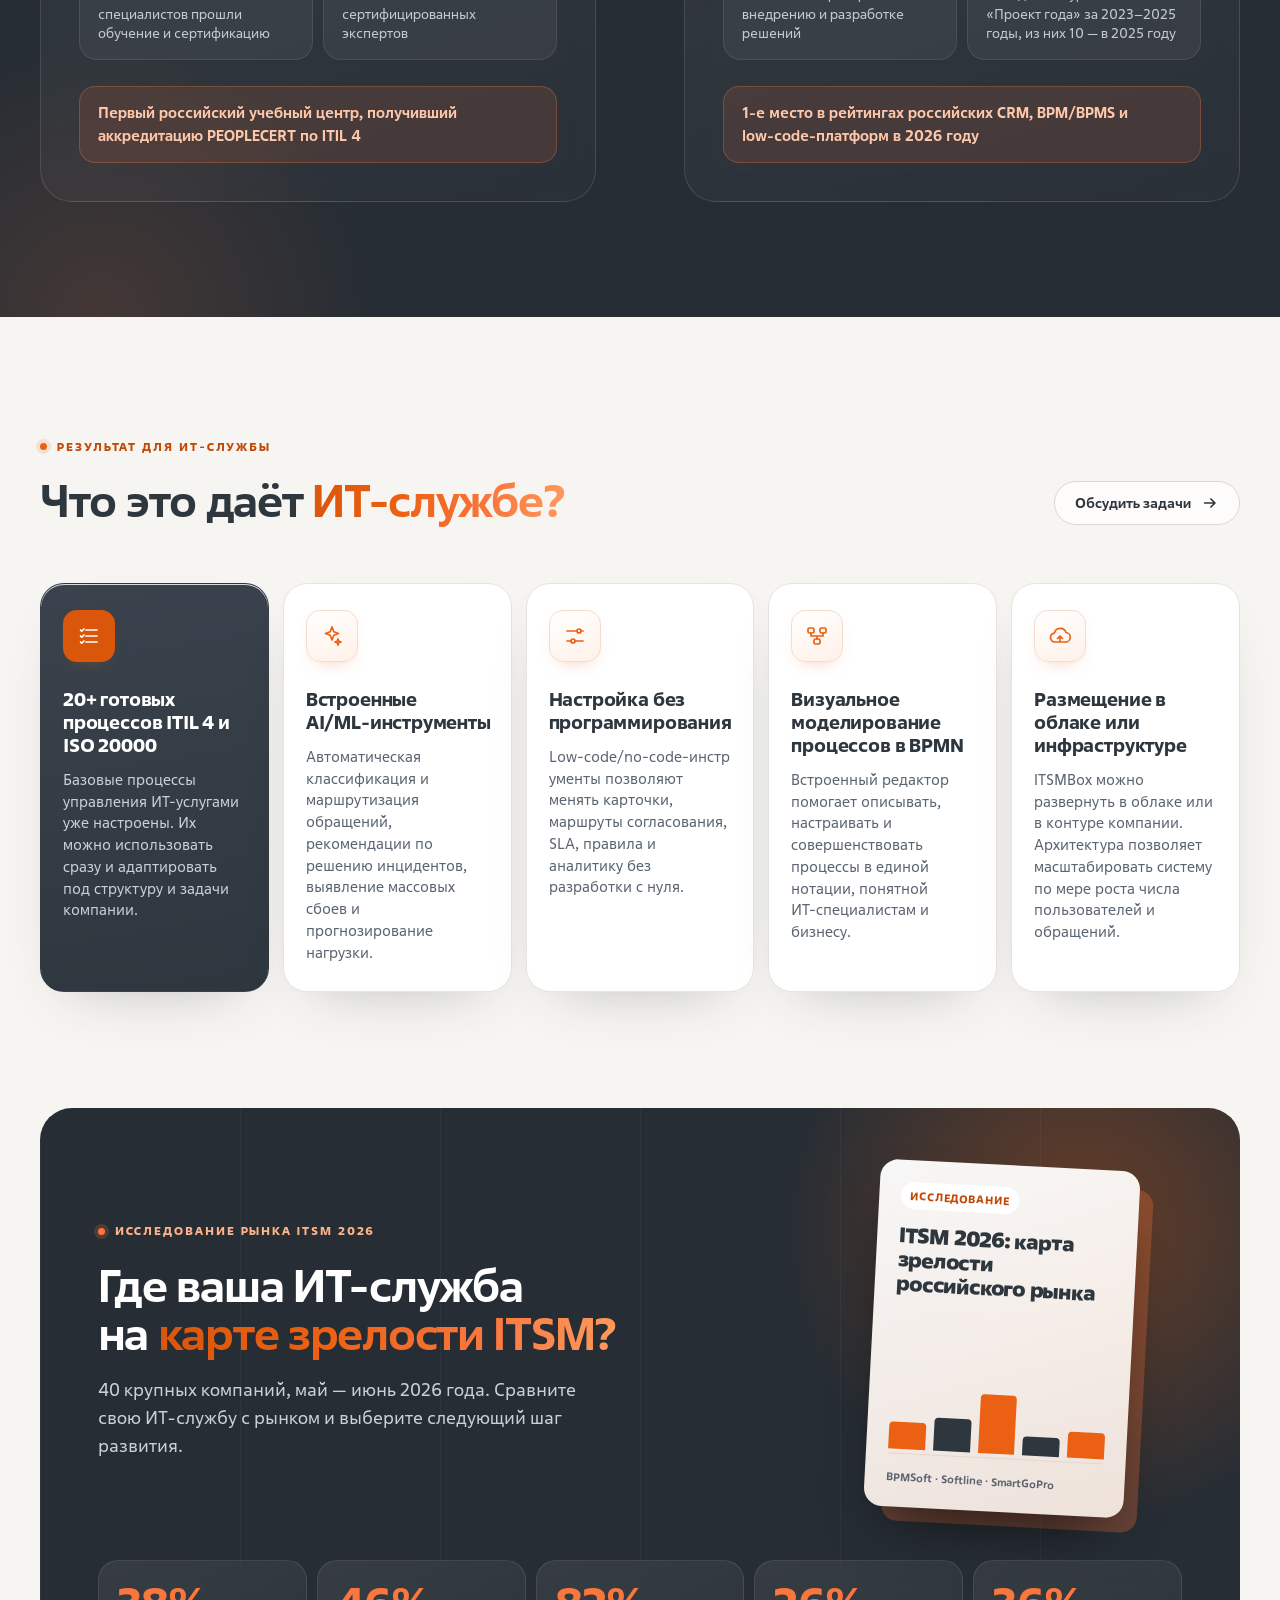
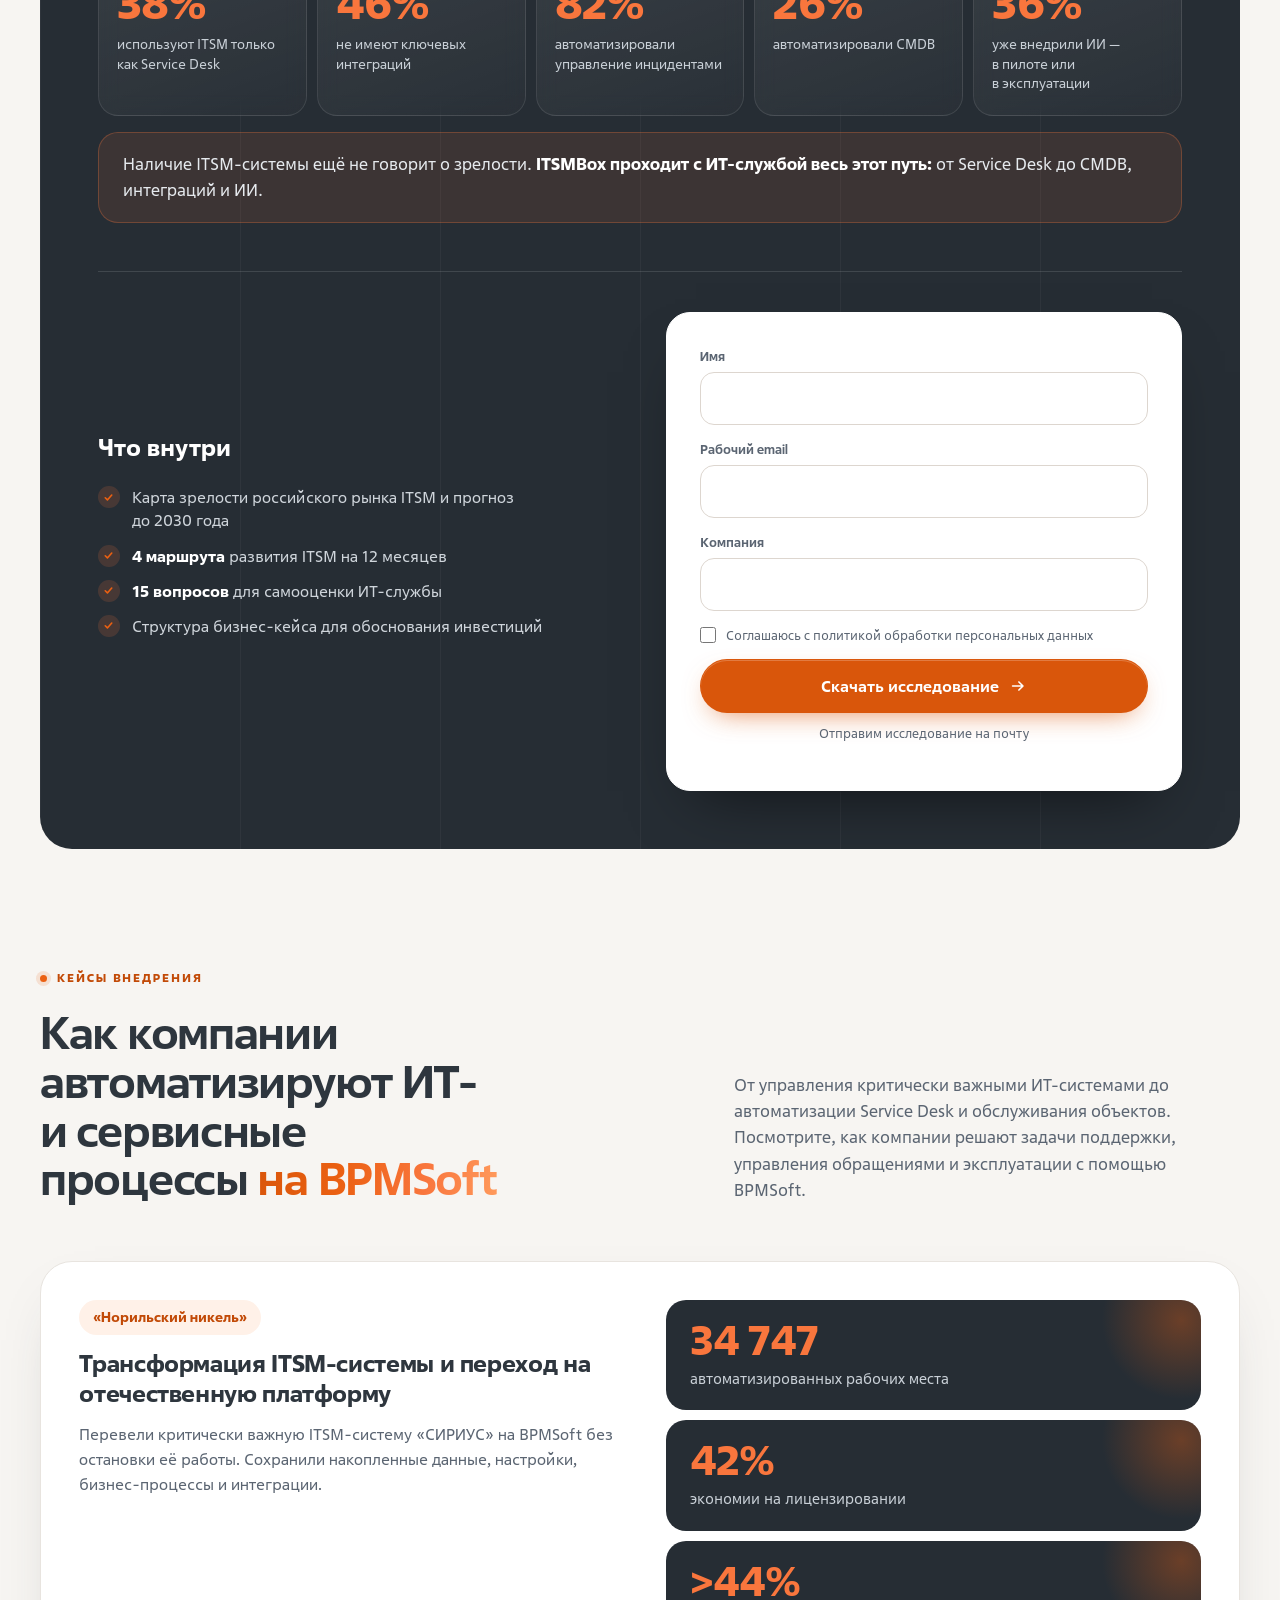
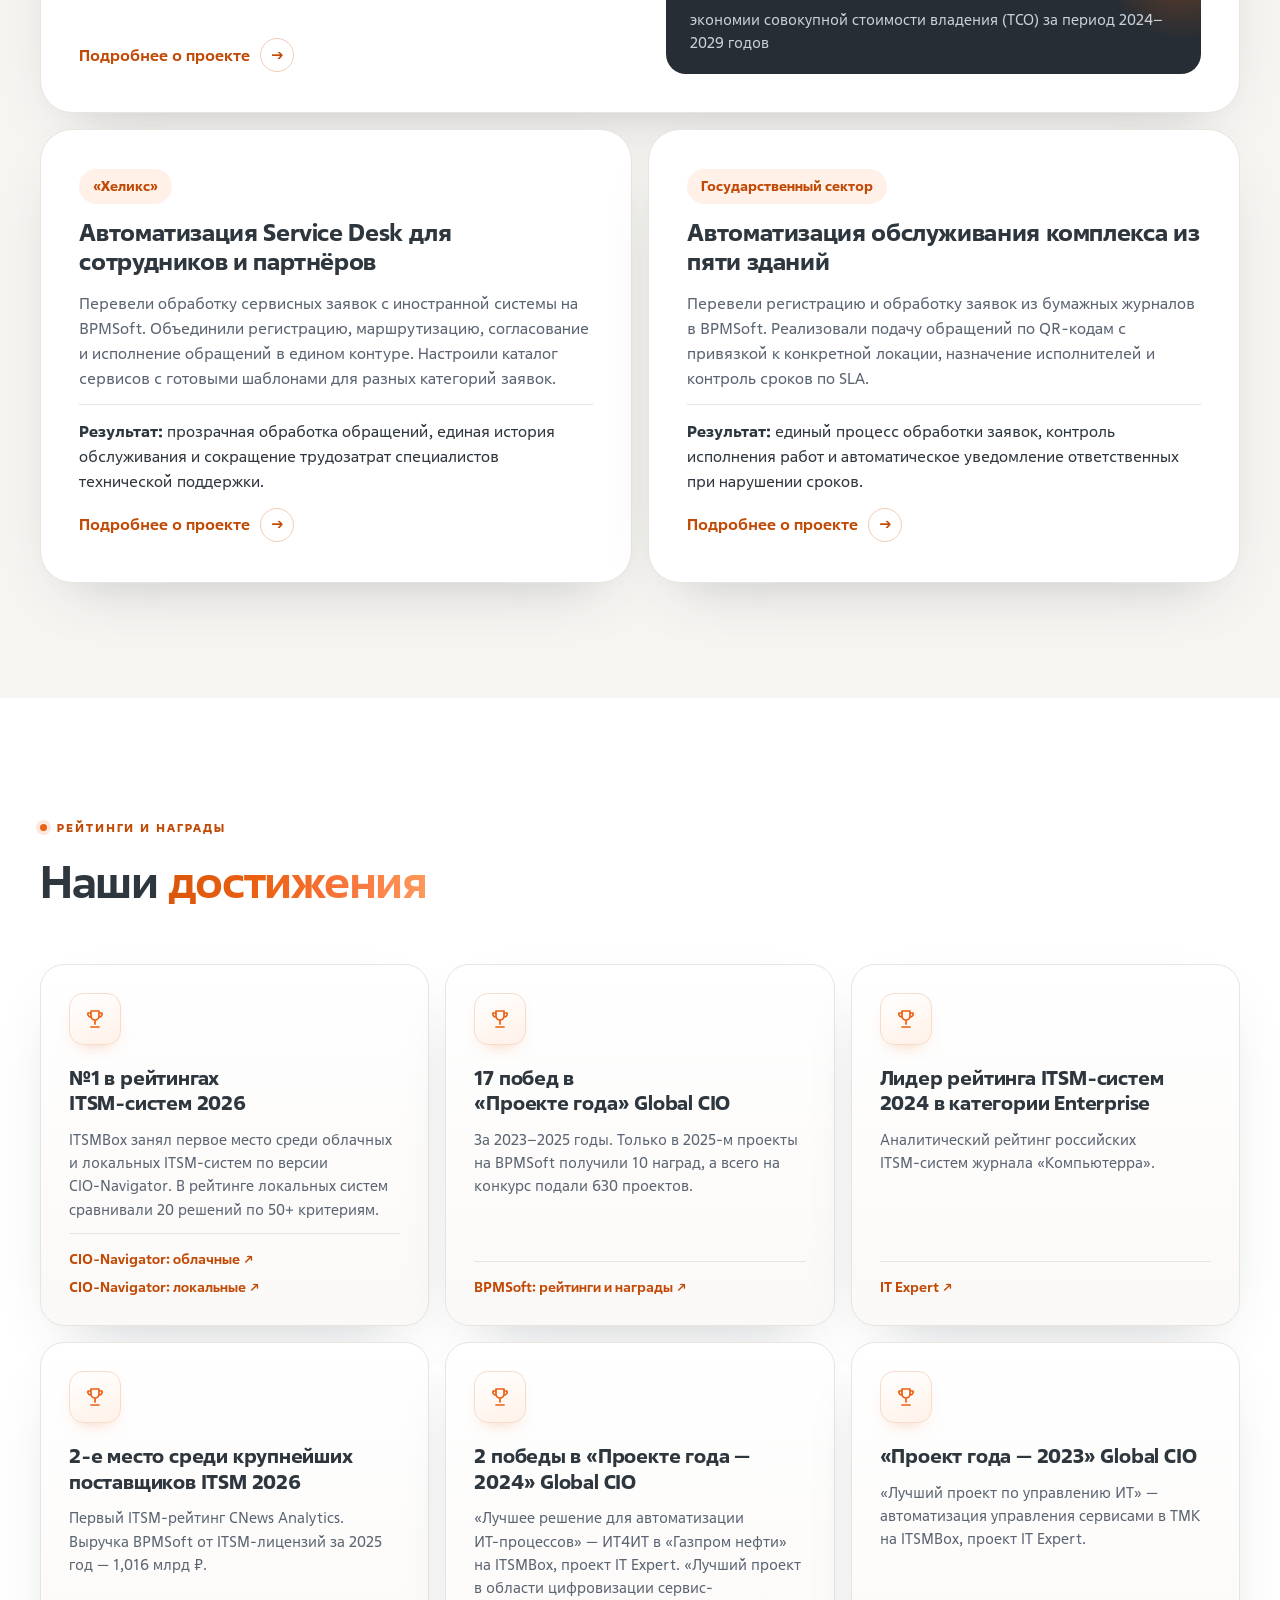
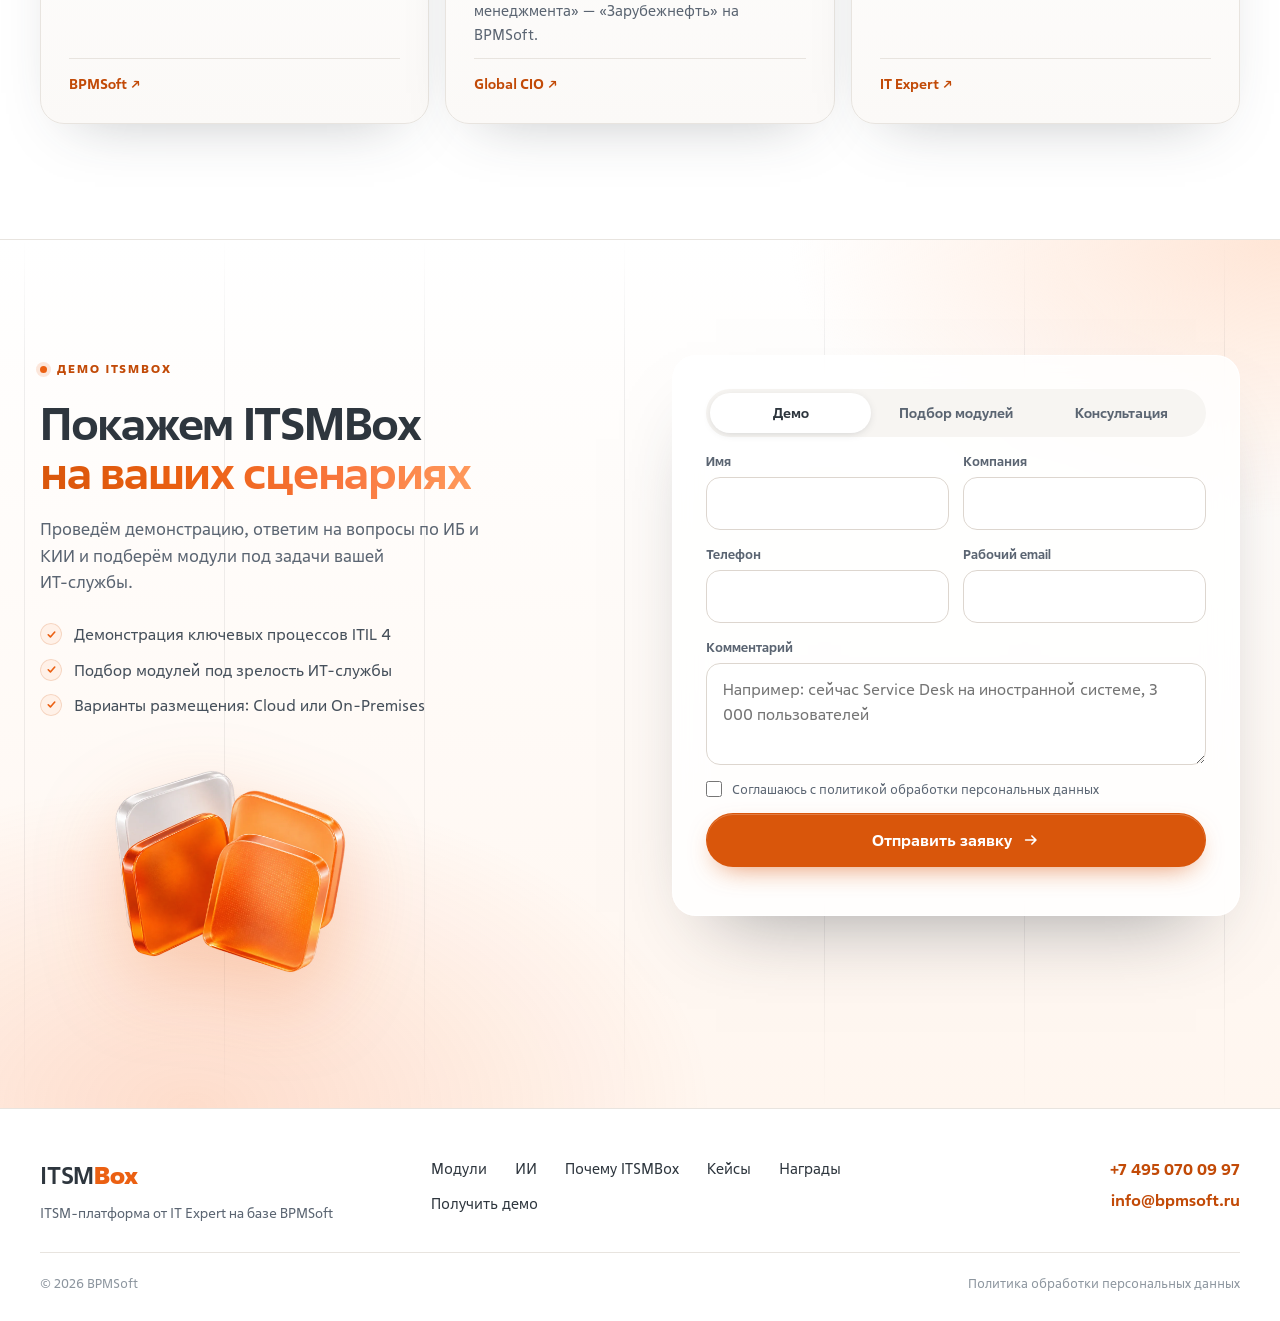
==== commit be7046ec: "Страница процесса «Управление запросами» Co-authored-by: Perplexity <noreply@perplexity.ai>" ====
--- a/index.html
+++ b/index.html
@@ -117,7 +117,7 @@
         <p class="panel__lead">Собирайте обращения в одном окне, автоматизируйте поддержку и контролируйте заявки</p>
         <div class="panel__grid">
           <ul class="fn-list">
-            <li><button class="fn is-active" data-shot="scr-catalog" aria-expanded="true"><span class="fn__t">Управление запросами</span><span class="fn__d">Регистрация, классификация и маршрутизация запросов. Согласование работ и контроль сроков исполнения по SLA и OLA.</span></button></li>
+            <li><button class="fn is-active" data-shot="scr-catalog" aria-expanded="true"><span class="fn__t">Управление запросами</span><span class="fn__d">Регистрация, классификация и маршрутизация запросов. Согласование работ и контроль сроков исполнения по SLA и OLA.</span></button><a class="fn__more" href="upravlenie-zaprosami/">Подробнее о процессе →</a></li>
             <li><button class="fn" data-shot="scr-incidents" aria-expanded="false"><span class="fn__t">Управление инцидентами</span><span class="fn__d">Регистрация сбоев, назначение ответственных и контроль сроков восстановления услуг. Отдельные сценарии обработки критических инцидентов.</span></button></li>
             <li><button class="fn" data-shot="scr-portal" aria-expanded="false"><span class="fn__t">Портал пользователей</span><span class="fn__d">Единое пространство для обращений сотрудников, подрядчиков и клиентов. Каталог услуг, инструкции, статусы заявок и переписка со специалистами.</span></button></li>
             <li><button class="fn" data-shot="scr-knowledge" aria-expanded="false"><span class="fn__t">База знаний</span><span class="fn__d">Создание, согласование и актуализация инструкций. Управление версиями и архивом документов, оценка материалов пользователями.</span></button></li>
--- a/style.css
+++ b/style.css
@@ -498,3 +498,135 @@
 @media (max-width:640px){
   .hero .trust li:nth-child(n+2){border-color:rgba(255,255,255,.08)!important}
 }
+
+/* ===== process page (ITIL practice) ===== */
+.pg-hero{padding-top:28px}
+.crumbs{position:relative;z-index:1;display:flex;flex-wrap:wrap;gap:8px;font-size:13.5px;color:#8f99a3;margin-bottom:clamp(28px,4vw,48px)}
+.crumbs a{color:#c3cad1}
+.crumbs a:hover{color:#fff}
+.crumbs [aria-current]{color:#e9e2dc}
+.pg-hero__title{font-size:clamp(38px,4.6vw,64px)}
+.pg-hero__media{min-height:0}
+.pg-hero__media .glass-card{margin-top:0}
+.pg-facts{position:relative;z-index:1;display:grid;grid-template-columns:repeat(4,minmax(0,1fr));gap:10px;margin:clamp(48px,5vw,72px) 0 clamp(40px,4vw,56px)}
+.pg-facts li{padding:18px 20px;border-radius:18px;background:rgba(255,255,255,.04);border:1px solid rgba(255,255,255,.1);display:grid;gap:4px}
+.pg-facts b{font-size:19px;font-weight:700;color:#fff}
+.pg-facts span{font-size:14px;line-height:1.4;color:#a9b2bb}
+
+.pg-article{background:#fff}
+.pg-article__grid{display:grid;grid-template-columns:240px minmax(0,1fr);gap:clamp(32px,5vw,80px);align-items:start}
+.toc{position:sticky;top:100px;padding:20px;border-radius:var(--r-md);background:var(--bg);border:1px solid var(--line)}
+.toc__t{font-size:12px;font-weight:700;letter-spacing:.14em;text-transform:uppercase;color:var(--muted);margin-bottom:12px}
+.toc ol{list-style:none;display:grid;gap:2px;counter-reset:t}
+.toc a{display:block;padding:7px 10px;border-radius:10px;font-size:14.5px;line-height:1.3;color:#4a545f;transition:background .2s,color .2s}
+.toc a:hover{background:#fff;color:var(--ink)}
+.toc a.is-current{background:#fff;color:var(--orange-text);font-weight:600;box-shadow:inset 3px 0 0 var(--orange)}
+.prose{max-width:760px}
+.prose .h2{margin-bottom:12px;max-width:24ch}
+.prose h3{font-size:clamp(22px,2vw,28px);line-height:1.2;font-weight:700;letter-spacing:-.015em;margin:48px 0 16px;scroll-margin-top:100px}
+.prose p{font-size:17px;line-height:1.65;color:#3d4650;margin-bottom:16px}
+.prose .checks{margin:8px 0 0}
+.prose .checks li{font-size:16.5px}
+.quote{margin:24px 0;padding:24px 28px;border-radius:var(--r-md);background:linear-gradient(120deg,var(--peach),#fff);border-left:3px solid var(--orange)}
+.quote p{font-size:18px;line-height:1.55;color:var(--ink);margin:0 0 10px}
+.quote cite{font-style:normal;font-size:13.5px;color:var(--muted)}
+.quote cite a{color:var(--orange-text);text-decoration:underline;text-underline-offset:3px}
+.vs{display:grid;grid-template-columns:1fr 1fr;gap:12px;margin-top:20px}
+.vs__col{padding:22px 24px;border-radius:var(--r-md);background:var(--ink);color:#fff}
+.vs__col--alt{background:var(--bg);color:var(--ink);border:1px solid var(--line)}
+.vs__t{font-size:18px!important;font-weight:700;color:inherit!important;margin-bottom:12px!important}
+.vs ul{display:grid;gap:10px}
+.vs li{position:relative;padding-left:18px;font-size:15px;line-height:1.45;color:#c9d0d7}
+.vs__col--alt li{color:#4a545f}
+.vs li::before{content:"";position:absolute;left:0;top:8px;width:7px;height:7px;border-radius:50%;background:var(--orange-light)}
+.ex-grid{display:grid;grid-template-columns:repeat(3,minmax(0,1fr));gap:10px;margin-top:16px}
+.ex-grid li{padding:18px;border-radius:16px;border:1px solid var(--line);background:#fff;display:grid;gap:6px;transition:border-color .25s,box-shadow .25s}
+.ex-grid li:hover{border-color:#f3d3bf;box-shadow:0 18px 36px -26px rgba(235,96,18,.5)}
+.ex-grid b{font-size:16px}
+.ex-grid span{font-size:14px;line-height:1.45;color:var(--muted)}
+.flow{list-style:none;counter-reset:f;display:grid;gap:0;margin-top:16px;border-left:2px solid var(--line);margin-left:15px}
+.flow li{counter-increment:f;position:relative;padding:0 0 22px 32px;font-size:16.5px;line-height:1.6;color:#3d4650}
+.flow li:last-child{padding-bottom:0}
+.flow li::before{content:counter(f);position:absolute;left:-17px;top:0;width:32px;height:32px;border-radius:50%;display:grid;place-items:center;background:#fff;border:2px solid var(--orange);color:var(--orange-text);font-weight:700;font-size:14px}
+.flow b{color:var(--ink)}
+.metrics{display:grid;gap:8px;margin-top:4px}
+.metrics li{position:relative;padding:12px 16px 12px 44px;border-radius:12px;background:var(--bg);font-size:16px;color:#3d4650}
+.metrics li::before{content:"";position:absolute;left:16px;top:50%;width:14px;height:14px;margin-top:-7px;border-radius:4px;background:linear-gradient(135deg,var(--orange),var(--orange-light))}
+
+.pg-sys{background:var(--ink-2);color:#fff;overflow:hidden}
+.pg-sys::before{content:"";position:absolute;right:-200px;top:-240px;width:700px;height:700px;border-radius:50%;background:radial-gradient(circle,rgba(235,96,18,.22),transparent 62%);pointer-events:none}
+.pg-sys .wrap{position:relative;z-index:1}
+.pg-sys__lead{max-width:44ch;color:#c9d0d7;font-size:17px}
+.steps{display:grid;grid-template-columns:minmax(0,.8fr) minmax(0,1.2fr);gap:clamp(24px,3vw,40px);align-items:start}
+.steps__list{display:grid;gap:8px}
+.step{width:100%;text-align:left;cursor:pointer;display:grid;grid-template-columns:auto 1fr;gap:4px 14px;padding:18px 20px;border-radius:18px;border:1px solid rgba(255,255,255,.1);background:rgba(255,255,255,.03);color:#fff;transition:background .25s,border-color .25s}
+.step:hover{background:rgba(255,255,255,.06)}
+.step__n{grid-row:span 2;font-size:13px;font-weight:700;color:#8f99a3;padding-top:3px}
+.step__t{font-size:18px;font-weight:600;line-height:1.3}
+.step__d{grid-column:2;font-size:15px;line-height:1.5;color:#c3cad1;max-height:0;opacity:0;overflow:hidden;transition:max-height .4s ease,opacity .3s ease,margin .3s}
+.step.is-active{background:rgba(255,255,255,.08);border-color:rgba(249,118,61,.45)}
+.step.is-active .step__n{color:var(--orange-light)}
+.step.is-active .step__d{max-height:220px;opacity:1;margin-top:6px}
+.steps__shot{position:sticky;top:100px;background:rgba(255,255,255,.06);border-color:rgba(255,255,255,.12)}
+.steps__shot .frame__bar{color:#9aa4ae}
+.steps__shot .frame__bar i,.steps__shot .frame__bar i:first-child{background:rgba(255,255,255,.2)}
+.steps__shot img{box-shadow:none}
+
+.pg-feat{background:var(--bg)}
+.feat-grid{display:grid;grid-template-columns:repeat(3,minmax(0,1fr));gap:16px}
+
+.pg-res{background:#fff}
+.pg-res__grid{display:grid;grid-template-columns:minmax(0,.9fr) minmax(0,1.1fr);gap:clamp(32px,5vw,80px);align-items:start}
+.pg-res__lead{font-size:17px;margin-top:20px;max-width:40ch}
+.nocode{margin-top:32px;padding:22px;border-radius:var(--r-md);background:var(--bg);border:1px solid var(--line)}
+.nocode__t{font-weight:700;margin-bottom:4px}
+.res-list{display:grid;gap:0;border-top:1px solid var(--line)}
+.res-list li{display:grid;grid-template-columns:48px 1fr;gap:16px;padding:20px 0;border-bottom:1px solid var(--line)}
+.res-list__n{font-size:14px;font-weight:700;color:var(--orange-text);padding-top:3px}
+.res-list b{display:block;font-size:18.5px;line-height:1.3;margin-bottom:4px}
+.res-list p{font-size:15.5px;color:var(--muted)}
+
+.pg-rel{background:var(--bg);padding-block:clamp(64px,7vw,96px)}
+.pg-rel .sec-head{margin-bottom:28px}
+.rel-grid{display:grid;grid-template-columns:repeat(5,minmax(0,1fr));gap:10px}
+.rel-grid a{display:grid;gap:6px;height:100%;padding:20px;border-radius:18px;background:#fff;border:1px solid var(--line);transition:border-color .25s,transform .25s,box-shadow .25s}
+.rel-grid a:hover{border-color:#f3d3bf;transform:translateY(-3px);box-shadow:0 20px 40px -28px rgba(235,96,18,.5)}
+.rel-grid span{font-size:12px;font-weight:700;letter-spacing:.1em;text-transform:uppercase;color:var(--muted)}
+.rel-grid b{font-size:16.5px;line-height:1.3}
+.rel-grid b::after{content:" →";color:var(--orange)}
+
+.pg-faq{background:#fff}
+.pg-faq__grid{display:grid;grid-template-columns:minmax(0,.7fr) minmax(0,1.3fr);gap:clamp(32px,5vw,80px);align-items:start}
+.faq{display:grid;gap:10px}
+.faq details{border:1px solid var(--line);border-radius:18px;background:var(--bg);transition:background .25s,border-color .25s}
+.faq details[open]{background:#fff;border-color:#f3d3bf;box-shadow:var(--shadow)}
+.faq summary{cursor:pointer;list-style:none;display:flex;justify-content:space-between;gap:16px;padding:20px 22px;font-weight:600;font-size:17px;line-height:1.35}
+.faq summary::-webkit-details-marker{display:none}
+.faq summary::after{content:"+";flex:0 0 28px;height:28px;border-radius:50%;display:grid;place-items:center;background:#fff;border:1px solid var(--line);color:var(--orange-text);font-size:18px;transition:transform .25s}
+.faq details[open] summary::after{transform:rotate(45deg)}
+.faq details p{padding:0 22px 20px;color:var(--muted);font-size:16px;line-height:1.6}
+
+/* landing: link to process page */
+.fn__more{display:none;margin:4px 0 8px 20px;font-size:14px;font-weight:600;color:var(--orange-text)}
+.fn__more:hover{text-decoration:underline;text-underline-offset:3px}
+.fn-list li:has(.fn.is-active) .fn__more{display:inline-flex}
+
+@media (max-width:1100px){
+  .rel-grid{grid-template-columns:repeat(3,minmax(0,1fr))}
+  .pg-facts{grid-template-columns:repeat(2,minmax(0,1fr))}
+}
+@media (max-width:960px){
+  .pg-article__grid,.steps,.pg-res__grid,.pg-faq__grid{grid-template-columns:1fr}
+  .toc{position:static}
+  .steps__shot{position:relative;top:0;order:-1}
+  .feat-grid{grid-template-columns:1fr 1fr}
+  .pg-hero__media{margin-bottom:0}
+}
+@media (max-width:640px){
+  .pg-facts,.vs,.ex-grid,.feat-grid,.rel-grid{grid-template-columns:1fr}
+  .prose p{font-size:16px}
+  .quote{padding:18px 20px}
+  .quote p{font-size:16.5px}
+  .faq summary{padding:16px 18px;font-size:16px}
+  .crumbs{font-size:12.5px}
+}
